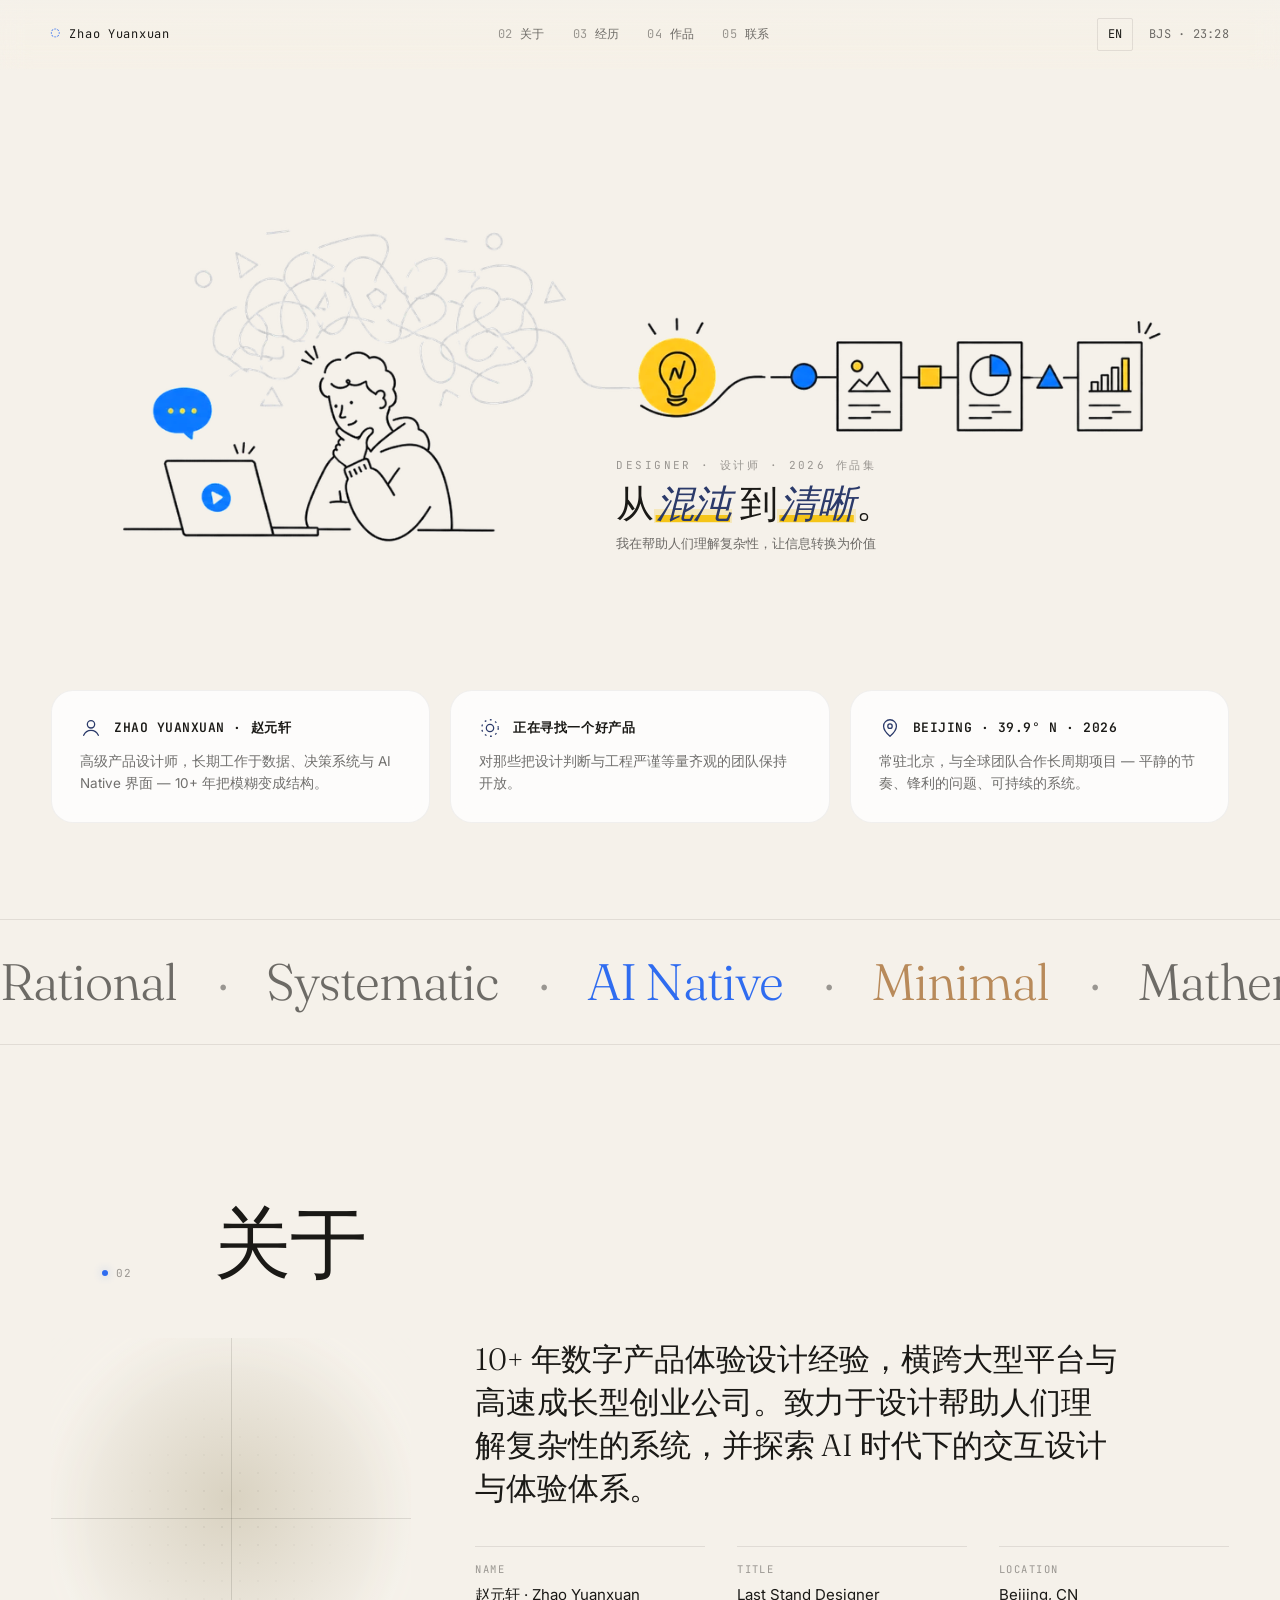
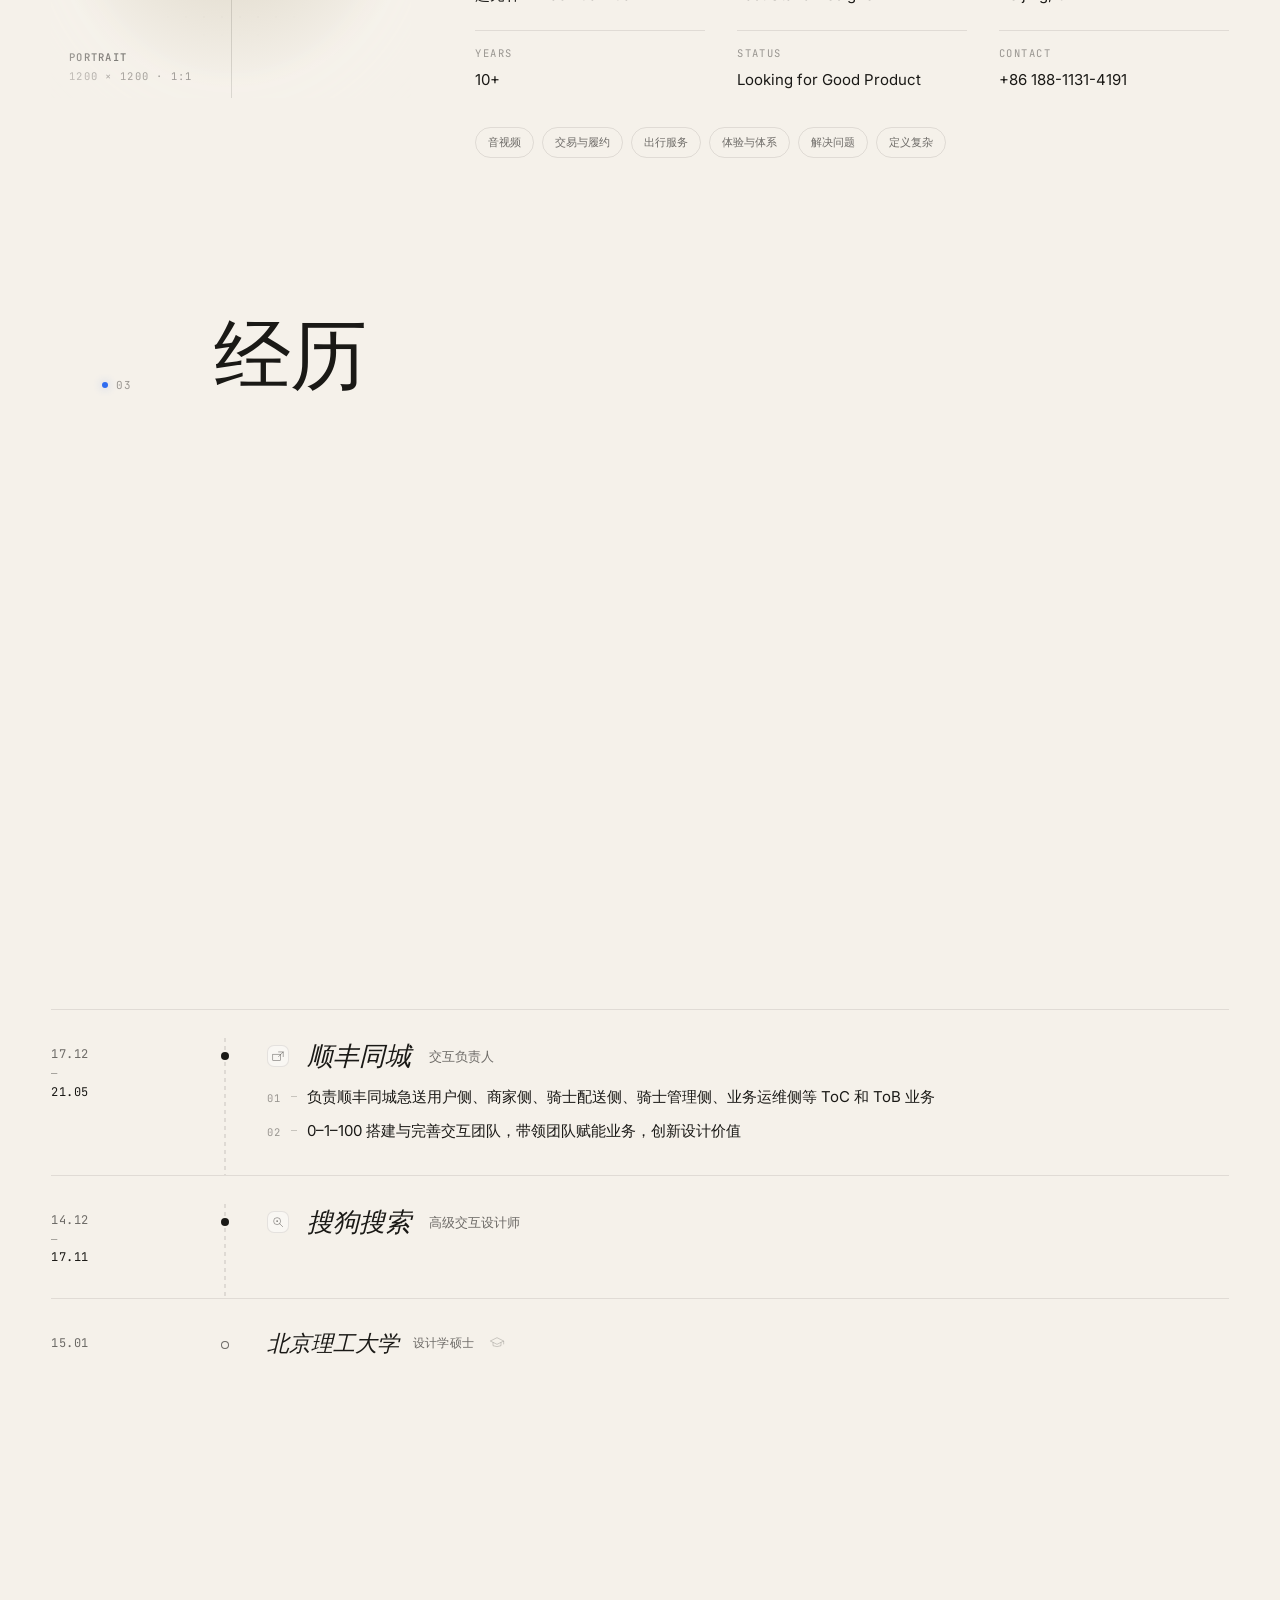
==== index.html @ a92122a8 "fix: hero 三张卡片中文版本正文未翻译（data-i18n key 路径错位）" ====
<!doctype html>
<html lang="zh-CN" data-lang="zh">
  <head>
    <meta charset="utf-8" />
    <meta name="viewport" content="width=device-width,initial-scale=1,viewport-fit=cover" />
    <meta name="color-scheme" content="light" />
    <meta name="theme-color" content="#f5f1ea" />
    <meta name="format-detection" content="telephone=no" />
    <title>Zhao Yuanxuan — Designer · 赵元轩 作品集</title>
    <meta
      name="description"
      content="Senior product designer · 10+ years across AI, data, mobility and platform systems. Selected work and case studies."
    />
    <meta name="author" content="Zhao Yuanxuan · 赵元轩" />

    <!-- Open Graph -->
    <meta property="og:type" content="website" />
    <meta property="og:title" content="Zhao Yuanxuan — Designer Portfolio 2026" />
    <meta property="og:description" content="From clutter to clarity. Selected work across AI, data, mobility and platform systems." />
    <meta property="og:image" content="assets/hero/hero-clarity.png" />
    <meta property="og:locale" content="zh_CN" />
    <meta property="og:locale:alternate" content="en_US" />
    <meta name="twitter:card" content="summary_large_image" />

    <link
      rel="icon"
      href="data:image/svg+xml,%3Csvg xmlns='http://www.w3.org/2000/svg' viewBox='0 0 24 24'%3E%3Crect width='24' height='24' fill='%23f5f1ea'/%3E%3Ccircle cx='12' cy='12' r='6' fill='none' stroke='%234a5a8a' stroke-width='1.2'/%3E%3C/svg%3E"
    />

    <!-- Critical resource priority hints -->
    <link rel="preconnect" href="https://fonts.googleapis.com" />
    <link rel="preconnect" href="https://fonts.gstatic.com" crossorigin />
    <link
      rel="preload"
      as="image"
      href="assets/hero/hero-clarity.webp"
      type="image/webp"
      fetchpriority="high"
    />
    <link
      href="https://fonts.googleapis.com/css2?family=Inter:wght@300;400;500;600&family=JetBrains+Mono:wght@400;500;600&family=Fraunces:ital,opsz,wght@0,9..144,300;1,9..144,300&display=swap"
      rel="stylesheet"
    />
    <link rel="stylesheet" href="./styles.css" />
  </head>
  <body>
    <!-- Ambient light layer -->
    <div class="ambient" aria-hidden="true">
      <div class="ambient__grid"></div>
      <div class="ambient__halo ambient__halo--a"></div>
      <div class="ambient__halo ambient__halo--b"></div>
      <div class="ambient__grain"></div>
    </div>

    <!-- Top navigation -->
    <header class="nav" id="nav">
      <a href="#top" class="nav__brand" aria-label="Home">
        <span class="nav__brand-mark">◌</span>
        <span class="nav__brand-name">Zhao Yuanxuan</span>
      </a>

      <nav class="nav__links" aria-label="Primary">
        <a href="#about" data-num="02" data-i18n="nav.about">About</a>
        <a href="#career" data-num="03" data-i18n="nav.career">Career</a>
        <a href="#work" data-num="04" data-i18n="nav.work">Work</a>
        <a href="#contact" data-num="05" data-i18n="nav.contact">Contact</a>
      </nav>

      <div class="nav__meta">
        <button class="nav__lang" id="lang-toggle" aria-label="Toggle language" type="button">
          <span data-lang-active="zh">EN</span>
          <span data-lang-active="en" hidden>中</span>
        </button>
        <span class="nav__time" id="nav-time" aria-hidden="true">— : —</span>
      </div>
    </header>

    <main id="top">
      <!-- ============================================================
       01 · HERO  — visual fused INTO the background
            Replace the .hero__media element with <img> or <video>.
       ============================================================ -->
      <section class="hero" id="hero">
        <div class="hero__stage">
          <!-- hero__frame: 2:1 aspect-ratio wrapper so absolute % positions
               map 1-to-1 onto the illustration's coordinate space. -->
          <div class="hero__frame">
            <!-- Hero illustration -->
            <picture>
              <source srcset="assets/hero/hero-clarity.webp" type="image/webp" />
              <img
                class="hero__illus"
                src="assets/hero/hero-clarity.png"
                alt="From clutter to clarity — a designer turning a tangle of input into structured output"
                decoding="async"
                fetchpriority="high"
                width="1280"
                height="640"
              />
            </picture>

            <!-- Caption anchored inside the empty rectangle:
                 right ~48%–100%, vertical ~56%–83% of image height -->
            <div class="hero__caption">
              <p class="hero__kicker" data-i18n="hero.kicker">Designer · 设计师 · Portfolio 2026</p>
              <h1 class="hero__title" data-i18n="hero.title">
                From <em>clutter</em> to <em>clarity</em>.
              </h1>
              <p class="hero__sub" data-i18n="hero.sub">
                I help people make sense of complexity — through structure, rhythm and quiet decisions.
              </p>
            </div>
          </div>
        </div>

        <!-- Personal info cards — three-up row, inspired by the reference design -->
        <ul class="hero__cards" aria-label="About the designer">
          <li class="hero__card">
            <div class="hero__card-head">
              <svg class="hero__card-ico" viewBox="0 0 24 24" aria-hidden="true">
                <circle cx="12" cy="8" r="4" fill="none" stroke="currentColor" stroke-width="1.4"/>
                <path d="M4 20c1.6-3.6 4.5-5.4 8-5.4s6.4 1.8 8 5.4" fill="none" stroke="currentColor" stroke-width="1.4" stroke-linecap="round"/>
              </svg>
              <h3 class="hero__card-title" data-i18n="hero.card.name">Zhao Yuanxuan · 赵元轩</h3>
            </div>
            <p class="hero__card-body" data-i18n="hero.card.name_body">
              Senior product designer working across data, decision systems and AI-native interfaces — 10+ years turning ambiguity into structure.
            </p>
          </li>
          <li class="hero__card">
            <div class="hero__card-head">
              <svg class="hero__card-ico" viewBox="0 0 24 24" aria-hidden="true">
                <circle cx="12" cy="12" r="4" fill="none" stroke="currentColor" stroke-width="1.4"/>
                <circle cx="12" cy="12" r="9" fill="none" stroke="currentColor" stroke-width="1.4" stroke-dasharray="2 4"/>
              </svg>
              <h3 class="hero__card-title" data-i18n="hero.card.status">Looking for a Good Product</h3>
            </div>
            <p class="hero__card-body" data-i18n="hero.card.status_body">
              Open to teams building meaningful tools where design judgement and engineering rigor meet on equal terms.
            </p>
          </li>
          <li class="hero__card">
            <div class="hero__card-head">
              <svg class="hero__card-ico" viewBox="0 0 24 24" aria-hidden="true">
                <path d="M12 21s-7-6.2-7-11a7 7 0 1 1 14 0c0 4.8-7 11-7 11z" fill="none" stroke="currentColor" stroke-width="1.4" stroke-linejoin="round"/>
                <circle cx="12" cy="10" r="2.4" fill="none" stroke="currentColor" stroke-width="1.4"/>
              </svg>
              <h3 class="hero__card-title">
                <span data-i18n="hero.card.based">Beijing · 39.9° N</span> · <span id="hero-year">2026</span>
              </h3>
            </div>
            <p class="hero__card-body" data-i18n="hero.card.based_body">
              Based in Beijing, working with global teams on long-horizon design — calm pace, sharp questions, lasting systems.
            </p>
          </li>
        </ul>
      </section>

      <!-- Quiet keyword strip -->
      <section class="strip" aria-hidden="true">
        <div class="strip__track">
          <span>Rational</span><span>·</span>
          <span>Systematic</span><span>·</span>
          <span>AI Native</span><span>·</span>
          <span>Minimal</span><span>·</span>
          <span>Mathematical</span><span>·</span>
          <span>Quiet Luxury</span><span>·</span>
          <span>Structured</span><span>·</span>
          <span>Futuristic</span><span>·</span>
          <span>Rational</span><span>·</span>
          <span>Systematic</span><span>·</span>
          <span>AI Native</span><span>·</span>
          <span>Minimal</span><span>·</span>
          <span>Mathematical</span><span>·</span>
          <span>Quiet Luxury</span><span>·</span>
          <span>Structured</span><span>·</span>
          <span>Futuristic</span><span>·</span>
        </div>
      </section>

      <!-- ============================================================
       02 · ABOUT  (single bio kept; portrait fused with background)
       ============================================================ -->
      <section class="about" id="about">
        <header class="section__head">
          <span class="num">02</span>
          <h2 data-i18n="about.heading">About</h2>
        </header>

        <div class="about__grid">
          <!-- Portrait — feathered into background via radial mask -->
          <figure class="about__portrait placeholder placeholder--feather"
                  data-ph="portrait"
                  data-size="1200×1200 · 1:1">
            <div class="placeholder__crosshair"></div>
            <figcaption>
              <span>PORTRAIT</span>
              <span>1200 × 1200 · 1:1</span>
            </figcaption>
          </figure>

          <div class="about__info">
            <p class="about__bio" data-i18n="about.bio">
              10+ 年数字产品体验设计经验，横跨大型平台与高速成长型创业公司。
              致力于设计帮助人们理解复杂性的系统，并探索 AI 时代下的交互设计与体验体系。
            </p>

            <dl class="about__facts">
              <div>
                <dt data-i18n="about.name">Name</dt>
                <dd data-i18n="about.fact_value.name">赵元轩 · Zhao Yuanxuan</dd>
              </div>
              <div>
                <dt data-i18n="about.title">Title</dt>
                <dd>Last Stand Designer</dd>
              </div>
              <div>
                <dt data-i18n="about.location">Location</dt>
                <dd>Beijing, CN</dd>
              </div>
              <div>
                <dt data-i18n="about.years">Years</dt>
                <dd>10+</dd>
              </div>
              <div>
                <dt data-i18n="about.status2">Status</dt>
                <dd>Looking for Good Product</dd>
              </div>
              <div>
                <dt data-i18n="about.contact">Contact</dt>
                <dd>+86 188-1131-4191</dd>
              </div>
            </dl>

            <ul class="tags">
              <li data-i18n="about.tags[0]">音视频</li>
              <li data-i18n="about.tags[1]">交易与履约</li>
              <li data-i18n="about.tags[2]">出行服务</li>
              <li data-i18n="about.tags[3]">体验与体系</li>
              <li data-i18n="about.tags[4]">解决问题</li>
              <li data-i18n="about.tags[5]">定义复杂</li>
            </ul>
          </div>
        </div>
      </section>

      <!-- ============================================================
       03 · CAREER  (real content · refined timeline)
       ============================================================ -->
      <section class="career" id="career">
        <header class="section__head">
          <span class="num">03</span>
          <h2 data-i18n="career.heading">Career</h2>
        </header>

        <ol class="career__list">
          <!-- Kuaishou — current -->
          <li class="career__row career__row--current" data-reveal>
            <div class="career__years">
              <span class="career__y-start">24.04</span>
              <span class="career__y-sep">—</span>
              <span class="career__y-end" data-i18n="career.present">至今</span>
            </div>
            <div class="career__node" aria-hidden="true">
              <span class="career__dot"></span>
              <span class="career__dot-ring"></span>
            </div>
            <div class="career__head">
              <svg class="career__co-ico" viewBox="0 0 24 24" aria-hidden="true">
                <rect x="3" y="3" width="18" height="18" rx="5" fill="none" stroke="currentColor" stroke-width="1"/>
                <path d="M10 8.5 L15.5 12 L10 15.5 Z" fill="currentColor"/>
              </svg>
              <span class="career__co" data-i18n="career.rows.kuaishou.co">快手</span>
              <span class="career__role" data-i18n="career.rows.kuaishou.role">交互设计专家</span>
              <span class="career__chip">E10</span>
            </div>
            <ol class="career__bullets">
              <li>
                <span class="career__bnum">01</span>
                <p data-i18n="career.rows.kuaishou.b1">负责人力资源线 — 组织发展 ToB、ToC 相关体验设计，并制定与指导设计规范</p>
              </li>
              <li>
                <span class="career__bnum">02</span>
                <p data-i18n="career.rows.kuaishou.b2">负责 HR 业务部门的 AI、低代码平台等创新项目的交互体验设计</p>
              </li>
            </ol>
          </li>

          <!-- LingDong -->
          <li class="career__row" data-reveal>
            <div class="career__years">
              <span class="career__y-start">23.02</span>
              <span class="career__y-sep">—</span>
              <span class="career__y-end">24.04</span>
            </div>
            <div class="career__node" aria-hidden="true">
              <span class="career__dot"></span>
            </div>
            <div class="career__head">
              <svg class="career__co-ico" viewBox="0 0 24 24" aria-hidden="true">
                <circle cx="12" cy="12" r="9" fill="none" stroke="currentColor" stroke-width="1"/>
                <circle cx="12" cy="12" r="3.2" fill="none" stroke="currentColor" stroke-width="1"/>
                <line x1="12" y1="3" x2="12" y2="8.6" stroke="currentColor" stroke-width="1"/>
              </svg>
              <span class="career__co" data-i18n="career.rows.lingdong.co">零洞科技</span>
            </div>
            <ol class="career__bullets">
              <li>
                <span class="career__bnum">01</span>
                <p data-i18n="career.rows.lingdong.b1">负责零洞智慧家（智能家居）相关体验设计</p>
              </li>
            </ol>
          </li>

          <!-- Tencent -->
          <li class="career__row" data-reveal>
            <div class="career__years">
              <span class="career__y-start">22.01</span>
              <span class="career__y-sep">—</span>
              <span class="career__y-end">23.01</span>
            </div>
            <div class="career__node" aria-hidden="true">
              <span class="career__dot"></span>
            </div>
            <div class="career__head">
              <svg class="career__co-ico" viewBox="0 0 24 24" aria-hidden="true">
                <path d="M12 4 C 7.5 4 4.5 7 4.5 12 C 4.5 15.5 6.4 18.4 9.2 19.4 L14.8 19.4 C 17.6 18.4 19.5 15.5 19.5 12 C 19.5 7 16.5 4 12 4 Z" fill="none" stroke="currentColor" stroke-width="1"/>
                <line x1="14.8" y1="19.4" x2="17" y2="21.4" stroke="currentColor" stroke-width="1" stroke-linecap="round"/>
                <circle cx="10" cy="10.5" r="0.8" fill="currentColor"/>
                <circle cx="14" cy="10.5" r="0.8" fill="currentColor"/>
              </svg>
              <span class="career__co" data-i18n="career.rows.tencent.co">腾讯</span>
              <span class="career__role" data-i18n="career.rows.tencent.role">交互设计专家</span>
              <span class="career__chip">D10</span>
            </div>
            <ol class="career__bullets">
              <li>
                <span class="career__bnum">01</span>
                <p data-i18n="career.rows.tencent.b1">负责腾讯地图基线与导航模块交互设计；0–1 搭建并完善组件库相关设计原则并推动落地</p>
              </li>
            </ol>
          </li>

          <!-- iQIYI -->
          <li class="career__row" data-reveal>
            <div class="career__years">
              <span class="career__y-start">21.08</span>
              <span class="career__y-sep">—</span>
              <span class="career__y-end">21.12</span>
            </div>
            <div class="career__node" aria-hidden="true">
              <span class="career__dot"></span>
            </div>
            <div class="career__head">
              <svg class="career__co-ico" viewBox="0 0 24 24" aria-hidden="true">
                <rect x="3" y="7" width="18" height="13" rx="3" fill="none" stroke="currentColor" stroke-width="1"/>
                <path d="M10.5 11 L15 13.5 L10.5 16 Z" fill="currentColor"/>
                <circle cx="6" cy="4.2" r="1" fill="currentColor"/>
              </svg>
              <span class="career__co" data-i18n="career.rows.iqiyi.co">爱奇艺</span>
              <span class="career__role" data-i18n="career.rows.iqiyi.role">设计经理</span>
              <span class="career__chip" data-i18n="career.rows.iqiyi.chip">8级</span>
            </div>
            <ol class="career__bullets">
              <li>
                <span class="career__bnum">01</span>
                <p data-i18n="career.rows.iqiyi.b1">负责海外事业部全端产品（移动端、PC 端、TV 端）与垂直模块的设计优化与设计策略</p>
              </li>
            </ol>
          </li>

          <!-- SF City -->
          <li class="career__row" data-reveal>
            <div class="career__years">
              <span class="career__y-start">17.12</span>
              <span class="career__y-sep">—</span>
              <span class="career__y-end">21.05</span>
            </div>
            <div class="career__node" aria-hidden="true">
              <span class="career__dot"></span>
            </div>
            <div class="career__head">
              <svg class="career__co-ico" viewBox="0 0 24 24" aria-hidden="true">
                <rect x="3" y="9" width="13" height="11" fill="none" stroke="currentColor" stroke-width="1"/>
                <path d="M13 5 L21 5 L21 13" fill="none" stroke="currentColor" stroke-width="1" stroke-linecap="round" stroke-linejoin="round"/>
                <line x1="13" y1="13" x2="21" y2="5" stroke="currentColor" stroke-width="1" stroke-linecap="round"/>
              </svg>
              <span class="career__co" data-i18n="career.rows.sf.co">顺丰同城</span>
              <span class="career__role" data-i18n="career.rows.sf.role">交互负责人</span>
            </div>
            <ol class="career__bullets">
              <li>
                <span class="career__bnum">01</span>
                <p data-i18n-html="career.rows.sf.b1">负责顺丰同城急送用户侧、商家侧、骑士配送侧、骑士管理侧、业务运维侧等 ToC 和 ToB 业务<span class="career__period">2017 – 2021</span></p>
              </li>
              <li>
                <span class="career__bnum">02</span>
                <p data-i18n-html="career.rows.sf.b2">0–1–100 搭建与完善交互团队，带领团队赋能业务，创新设计价值<span class="career__period">2017 – 2021</span></p>
              </li>
            </ol>
          </li>

          <!-- Sogou -->
          <li class="career__row" data-reveal>
            <div class="career__years">
              <span class="career__y-start">14.12</span>
              <span class="career__y-sep">—</span>
              <span class="career__y-end">17.11</span>
            </div>
            <div class="career__node" aria-hidden="true">
              <span class="career__dot"></span>
            </div>
            <div class="career__head">
              <svg class="career__co-ico" viewBox="0 0 24 24" aria-hidden="true">
                <circle cx="10.5" cy="10.5" r="6" fill="none" stroke="currentColor" stroke-width="1"/>
                <line x1="15" y1="15" x2="20" y2="20" stroke="currentColor" stroke-width="1" stroke-linecap="round"/>
                <circle cx="10.5" cy="10.5" r="1.4" fill="currentColor"/>
              </svg>
              <span class="career__co" data-i18n="career.rows.sogou.co">搜狗搜索</span>
              <span class="career__role" data-i18n="career.rows.sogou.role">高级交互设计师</span>
            </div>
          </li>

          <!-- Education — distinct visual treatment -->
          <li class="career__row career__row--edu" data-reveal>
            <div class="career__years">
              <span class="career__y-start">15.01</span>
            </div>
            <div class="career__node" aria-hidden="true">
              <span class="career__dot career__dot--hollow"></span>
            </div>
            <div class="career__head">
              <span class="career__co" data-i18n="career.rows.edu.co">北京理工大学</span>
              <span class="career__role career__role--edu" data-i18n="career.rows.edu.role">设计学硕士</span>
              <svg class="career__edu-ico" viewBox="0 0 24 24" aria-hidden="true">
                <path d="M2 9 L12 4 L22 9 L12 14 L2 9 Z" fill="none" stroke="currentColor" stroke-width="1"/>
                <path d="M6 11 L6 16 Q 12 19 18 16 L18 11" fill="none" stroke="currentColor" stroke-width="1"/>
                <line x1="22" y1="9" x2="22" y2="14" stroke="currentColor" stroke-width="1"/>
              </svg>
            </div>
          </li>
        </ol>
      </section>

      <!-- ============================================================
       BELIEFS  (quieter · refined · single-line typographic style)
       ============================================================ -->
      <section class="beliefs" id="beliefs">
        <header class="section__head section__head--inline">
          <span class="num">·</span>
          <h2 class="section__h2-sm" data-i18n="beliefs.heading">Design Beliefs</h2>
          <span class="beliefs__count" aria-hidden="true">04 / 04</span>
        </header>
        <ol class="beliefs__list">
          <li>
            <span class="b__ico" aria-hidden="true"><img src="assets/design-belief-icons/01-structured-expression.svg" alt=""></span>
            <span class="b__num">01</span>
            <p data-i18n="beliefs.items[0]">复杂系统需要结构化表达</p>
          </li>
          <li>
            <span class="b__ico" aria-hidden="true"><img src="assets/design-belief-icons/02-judgment-taste.svg" alt=""></span>
            <span class="b__num">02</span>
            <p data-i18n="beliefs.items[1]">AI 时代，设计的核心是判断力与品味</p>
          </li>
          <li>
            <span class="b__ico" aria-hidden="true"><img src="assets/design-belief-icons/03-cognitive-friction.svg" alt=""></span>
            <span class="b__num">03</span>
            <p data-i18n="beliefs.items[2]">好的体验设计，本质是降低认知摩擦</p>
          </li>
          <li>
            <span class="b__ico" aria-hidden="true"><img src="assets/design-belief-icons/04-surface-deep.svg" alt=""></span>
            <span class="b__num">04</span>
            <p><em>Design surface, understand the deep.</em></p>
          </li>
        </ol>
      </section>

      <!-- ============================================================
       04 · SELECTED WORK  (refined hover details)
       ============================================================ -->
      <section class="work" id="work">
        <header class="section__head">
          <span class="num">04</span>
          <h2 data-i18n="work.heading">Selected Work</h2>
          <p class="section__sub" data-i18n="work.sub">
            A short list of projects that defined how I think — across AI,
            data, mobility, and platform systems.
          </p>
        </header>

        <ol class="work__list">
          <!-- ============ P.01 · 快手 · 人才全景评价（原 P.04）============ -->
          <li class="work__item" data-reveal>
            <a href="case.html?p=1" class="work__link">
              <figure class="work__cover placeholder cover-art cover-art--illus" aria-label="P.01 cover · thinker with lightbulb">
                <svg class="cover-art__svg" viewBox="0 0 480 270" preserveAspectRatio="xMidYMid meet" aria-hidden="true">
                  <text class="lbl-num--left" x="36" y="178">01</text>
                  <image class="illus-img" href="assets/covers/p1-thinker.webp" x="180" y="20" width="280" height="230" preserveAspectRatio="xMidYMid meet"/>
                </svg>
                <span class="work__badge" aria-hidden="true">CASE</span>
                <div class="work__overlay" aria-hidden="true">
                  <span class="work__overlay-cta">Open · interactive case</span>
                  <span class="work__overlay-arrow">
                    <svg viewBox="0 0 24 24" width="16" height="16"><path d="M5 12h13M13 6l6 6-6 6" fill="none" stroke="currentColor" stroke-width="1.4" stroke-linecap="round" stroke-linejoin="round"/></svg>
                  </span>
                </div>
              </figure>
              <div class="work__bottom">
                <div class="work__meta">
                  <span class="num">P.01</span>
                  <span class="src">Kuaishou</span>
                  <span class="tag">OD · Talent System</span>
                  <span class="year">2026</span>
                </div>
                <h3 data-i18n-html="work.p1.title_html">组织决策系统提效 <span class="work__rule"></span></h3>
                <p class="work__line" data-i18n="work.p1.line">如何让管理者更高效地判断团队成绩分布、做出公正公平的裁决。</p>
              </div>
            </a>
          </li>

          <!-- ============ P.02 · 快手 · 数据图表选型决策引擎（原 P.03）============ -->
          <li class="work__item" data-reveal>
            <a href="case.html?p=2" class="work__link">
              <figure class="work__cover placeholder cover-art cover-art--illus" aria-label="P.02 cover · presenter with flip-chart">
                <svg class="cover-art__svg" viewBox="0 0 480 270" preserveAspectRatio="xMidYMid meet" aria-hidden="true">
                  <text class="lbl-num--left" x="36" y="178">02</text>
                  <image class="illus-img" href="assets/covers/p2-presenter.webp" x="180" y="20" width="280" height="230" preserveAspectRatio="xMidYMid meet"/>
                </svg>
                <span class="work__badge" aria-hidden="true">CASE</span>
                <div class="work__overlay" aria-hidden="true">
                  <span class="work__overlay-cta">Open case · interactive</span>
                  <span class="work__overlay-arrow">
                    <svg viewBox="0 0 24 24" width="20" height="20"><path d="M5 12h13M13 6l6 6-6 6" fill="none" stroke="currentColor" stroke-width="1.4" stroke-linecap="round" stroke-linejoin="round"/></svg>
                  </span>
                </div>
              </figure>
              <div class="work__bottom">
                <div class="work__meta">
                  <span class="num">P.02</span>
                  <span class="src">Kuaishou</span>
                  <span class="tag">Decision Engine</span>
                  <span class="year">2025</span>
                </div>
                <h3 data-i18n-html="work.p2.title_html">图表选型引擎 <span class="work__rule"></span></h3>
                <p class="work__line" data-i18n="work.p2.line">把"凭感觉选图"抽象为 47 条规则、Top-1 准确率 89%。</p>
              </div>
            </a>
          </li>

          <!-- ============ P.03 · 顺丰同城 · 履约系统体验治理（原 P.01）============ -->
          <li class="work__item" data-reveal>
            <a href="case.html?p=3" class="work__link" data-pdf="assets/pdf/P3.pdf">
              <figure class="work__cover placeholder cover-art cover-art--illus" aria-label="P.03 cover · package and coin handoff">
                <svg class="cover-art__svg" viewBox="0 0 480 270" preserveAspectRatio="xMidYMid meet" aria-hidden="true">
                  <text class="lbl-num--left" x="36" y="178">03</text>
                  <image class="illus-img" href="assets/covers/p3-handoff.webp" x="180" y="20" width="280" height="230" preserveAspectRatio="xMidYMid meet"/>
                </svg>
                <span class="work__badge" aria-hidden="true">PDF</span>
                <div class="work__overlay" aria-hidden="true">
                  <span class="work__overlay-cta">Open case · PDF</span>
                  <span class="work__overlay-arrow">
                    <svg viewBox="0 0 24 24" width="20" height="20"><path d="M5 12h13M13 6l6 6-6 6" fill="none" stroke="currentColor" stroke-width="1.4" stroke-linecap="round" stroke-linejoin="round"/></svg>
                  </span>
                </div>
              </figure>
              <div class="work__bottom">
                <div class="work__meta">
                  <span class="num">P.03</span>
                  <span class="src">SF · 顺丰同城</span>
                  <span class="tag">Fulfillment UX</span>
                  <span class="year">2021</span>
                </div>
                <h3 data-i18n-html="work.p3.title_html">履约体验治理 <span class="work__rule"></span></h3>
                <p class="work__line" data-i18n="work.p3.line">用户 · 骑士 · 平台三方系统的体验与效率重构。</p>
              </div>
            </a>
          </li>

          <!-- ============ P.04 · 腾讯地图 · 组件库（原 P.02）============ -->
          <li class="work__item" data-reveal>
            <a href="case.html?p=4" class="work__link" data-pdf="assets/pdf/P4.pdf">
              <figure class="work__cover placeholder cover-art cover-art--illus" aria-label="P.04 cover · assembling puzzle pieces">
                <svg class="cover-art__svg" viewBox="0 0 480 270" preserveAspectRatio="xMidYMid meet" aria-hidden="true">
                  <text class="lbl-num--left" x="36" y="178">04</text>
                  <image class="illus-img" href="assets/covers/p4-puzzle.webp" x="180" y="20" width="280" height="230" preserveAspectRatio="xMidYMid meet"/>
                </svg>
                <span class="work__badge" aria-hidden="true">PDF</span>
                <div class="work__overlay" aria-hidden="true">
                  <span class="work__overlay-cta">Open case · PDF</span>
                  <span class="work__overlay-arrow">
                    <svg viewBox="0 0 24 24" width="20" height="20"><path d="M5 12h13M13 6l6 6-6 6" fill="none" stroke="currentColor" stroke-width="1.4" stroke-linecap="round" stroke-linejoin="round"/></svg>
                  </span>
                </div>
              </figure>
              <div class="work__bottom">
                <div class="work__meta">
                  <span class="num">P.04</span>
                  <span class="src">Tencent · 腾讯地图</span>
                  <span class="tag">Design System</span>
                  <span class="year">2022</span>
                </div>
                <h3 data-i18n-html="work.p4.title_html">地图组件体系 <span class="work__rule"></span></h3>
                <p class="work__line" data-i18n="work.p4.line">从分散设计资产到可复用 · 可演进的设计基础设施。</p>
              </div>
            </a>
          </li>

          <!-- ============ P.05 · 爱奇艺国际 · 沉浸式观影 + 付费链路 ============ -->
          <li class="work__item" data-reveal>
            <a href="case.html?p=5" class="work__link" data-pdf="assets/pdf/P5.pdf">
              <figure class="work__cover placeholder cover-art cover-art--illus" aria-label="P.05 cover · viewer with laptop and play">
                <svg class="cover-art__svg" viewBox="0 0 480 270" preserveAspectRatio="xMidYMid meet" aria-hidden="true">
                  <text class="lbl-num--left" x="36" y="178">05</text>
                  <image class="illus-img" href="assets/covers/p5-viewer.webp" x="180" y="20" width="280" height="230" preserveAspectRatio="xMidYMid meet"/>
                </svg>
                <span class="work__badge" aria-hidden="true">PDF</span>
                <div class="work__overlay" aria-hidden="true">
                  <span class="work__overlay-cta">Open case · PDF</span>
                  <span class="work__overlay-arrow">
                    <svg viewBox="0 0 24 24" width="20" height="20"><path d="M5 12h13M13 6l6 6-6 6" fill="none" stroke="currentColor" stroke-width="1.4" stroke-linecap="round" stroke-linejoin="round"/></svg>
                  </span>
                </div>
              </figure>
              <div class="work__bottom">
                <div class="work__meta">
                  <span class="num">P.05</span>
                  <span class="src">iQIYI · 爱奇艺国际</span>
                  <span class="tag">Immersive UX</span>
                  <span class="year">2019</span>
                </div>
                <h3 data-i18n-html="work.p5.title_html">沉浸式观影体验 <span class="work__rule"></span></h3>
                <p class="work__line" data-i18n="work.p5.line">从"易用"到"沉浸"：在内容消费节奏与付费链路之间重建感知秩序。</p>
              </div>
            </a>
          </li>

          <!-- ============ P.06 · 长期复杂业务 · 设计体系与度量 ============ -->
          <li class="work__item" data-reveal>
            <a href="case.html?p=6" class="work__link" data-pdf="assets/pdf/P6.pdf">
              <figure class="work__cover placeholder cover-art cover-art--illus" aria-label="P.06 cover · designer drafting a system flow">
                <svg class="cover-art__svg" viewBox="0 0 480 270" preserveAspectRatio="xMidYMid meet" aria-hidden="true">
                  <text class="lbl-num--left" x="36" y="178">06</text>
                  <image class="illus-img" href="assets/covers/p6-system.webp" x="180" y="20" width="280" height="230" preserveAspectRatio="xMidYMid meet"/>
                </svg>
                <span class="work__badge" aria-hidden="true">PDF</span>
                <div class="work__overlay" aria-hidden="true">
                  <span class="work__overlay-cta">Open case · PDF</span>
                  <span class="work__overlay-arrow">
                    <svg viewBox="0 0 24 24" width="20" height="20"><path d="M5 12h13M13 6l6 6-6 6" fill="none" stroke="currentColor" stroke-width="1.4" stroke-linecap="round" stroke-linejoin="round"/></svg>
                  </span>
                </div>
              </figure>
              <div class="work__bottom">
                <div class="work__meta">
                  <span class="num">P.06</span>
                  <span class="src">Long-term · 复杂业务</span>
                  <span class="tag">Design Operating System</span>
                  <span class="year">2018–</span>
                </div>
                <h3 data-i18n-html="work.p6.title_html">设计工作体系 <span class="work__rule"></span></h3>
                <p class="work__line" data-i18n="work.p6.line">从"做页面"到"做系统"：让设计资源在复杂业务里持续创造价值。</p>
              </div>
            </a>
          </li>
        </ol>

        <p class="work__hint" data-i18n="work.hint">
          More case studies on request.
        </p>
      </section>

      <!-- ============================================================
       05 · CONTACT
       ============================================================ -->
      <section class="contact" id="contact">
        <header class="section__head">
          <span class="num">05</span>
          <h2 data-i18n="contact.heading">Contact</h2>
          <p class="section__sub" data-i18n="contact.sub">
            For collaborations, work inquiries, or quiet conversations.
          </p>
        </header>

        <div class="contact__statement">
          <p data-i18n="contact.statement">
            Currently <em>looking for a good product</em> — open to design
            leadership, founding design, and AI-native product roles.
          </p>
        </div>

        <div class="contact__grid">
          <a href="mailto:hello@yuanxuan.design" class="contact__card">
            <span class="kicker">Email</span>
            <span class="value">hello@yuanxuan.design</span>
            <span class="arrow">↗</span>
          </a>
          <a href="tel:+8618811314191" class="contact__card">
            <span class="kicker">Phone</span>
            <span class="value">+86 188-1131-4191</span>
            <span class="arrow">↗</span>
          </a>
          <a href="#" class="contact__card">
            <span class="kicker">LinkedIn</span>
            <span class="value">in/zhaoyuanxuan</span>
            <span class="arrow">↗</span>
          </a>
          <a href="#" class="contact__card">
            <span class="kicker">Behance</span>
            <span class="value">be.net/zhaoyuanxuan</span>
            <span class="arrow">↗</span>
          </a>
        </div>
      </section>

      <!-- ============================================================
       06 · LONG-TERM FOCUS  (moved to the very end)
       ============================================================ -->
      <section class="focus" id="focus">
        <header class="section__head">
          <span class="num">06</span>
          <h2 data-i18n="focus.heading">Long-term Focus</h2>
        </header>

        <div class="focus__grid">
          <div class="focus__item">
            <span class="num">F.01</span>
            <h4>Cognitive Design</h4>
            <p>Designing for how minds make sense of systems.</p>
          </div>
          <div class="focus__item">
            <span class="num">F.02</span>
            <h4>Human-Centered Design</h4>
            <p>People before pixels, behavior before opinions.</p>
          </div>
          <div class="focus__item">
            <span class="num">F.03</span>
            <h4>Efficiency &amp; Emotion</h4>
            <p>Calm interfaces that respect both intent and feeling.</p>
          </div>
        </div>
      </section>
    </main>

    <footer class="foot">
      <div class="foot__row">
        <span class="foot__co">© 2025 — Zhao Yuanxuan</span>
        <span class="foot__quote" data-i18n="foot.quote">
          I design things that help people understand complexity.
        </span>
        <span class="foot__loc">Beijing · Remote</span>
      </div>
      <div class="foot__row foot__row--small">
        <span>Built quietly · Last update 2025</span>
        <span>v 2.1.0 · perf pass · WebP + slim assets</span>
      </div>
    </footer>

    <script src="./i18n-bundle.js"></script>
    <script src="./i18n.js" defer></script>
    <script src="./script.js" defer></script>
  </body>
</html>
---- styles.css ----
/* =============================================================
   Zhao Yuanxuan — Portfolio  ·  v1.1 (Light · Warm · Minimal)
   ============================================================= */

/* ---------- 0. Tokens (light, warm) ---------- */
:root {
  /* Light, warm palette — quiet luxury */
  --bg: #f5f1ea;             /* warm bone */
  --bg-soft: #efeae0;        /* slightly darker warm */
  --surface: #ece6da;        /* card surface */
  --line: rgba(40, 36, 32, 0.10);
  --line-strong: rgba(40, 36, 32, 0.22);
  --text: #1a1916;           /* dark ink */
  --text-dim: rgba(26, 25, 22, 0.62);
  --text-mute: rgba(26, 25, 22, 0.42);
  --accent: #2b3a6a;         /* deep blue (primary) */
  --accent-soft: #6c84c7;
  --accent-warm: #b88a5a;    /* warm bronze accent (secondary) */
  /* New: bright cover-art palette, used sparingly as punctuation */
  --blue: #2f6cf0;           /* cobalt accent, matches cover figures */
  --blue-soft: rgba(47,108,240,0.10);
  --blue-glow: rgba(47,108,240,0.32);
  --yellow: #f5c518;         /* highlighter yellow, used very sparingly */
  --yellow-soft: rgba(245,197,24,0.22);

  /* Type */
  --font-sans: "Inter", system-ui, -apple-system, "Helvetica Neue", "PingFang SC",
    "Hiragino Sans GB", "Microsoft YaHei", sans-serif;
  --font-serif: "Fraunces", "Times New Roman", serif;
  --font-mono: "JetBrains Mono", ui-monospace, "SF Mono", Menlo, Consolas, monospace;

  /* Layout */
  --gutter: clamp(20px, 4vw, 56px);
  --maxw: 1480px;
  --radius: 2px;

  /* Motion */
  --ease: cubic-bezier(0.2, 0.7, 0.2, 1);
  --ease-out: cubic-bezier(0.16, 1, 0.3, 1);
}

/* ---------- 1. Reset ---------- */
*, *::before, *::after { box-sizing: border-box; }
html { scroll-behavior: smooth; -webkit-text-size-adjust: 100%; }
body {
  margin: 0;
  background: var(--bg);
  color: var(--text);
  font-family: var(--font-sans);
  font-size: 15px;
  line-height: 1.55;
  font-weight: 400;
  -webkit-font-smoothing: antialiased;
  text-rendering: optimizeLegibility;
  overflow-x: hidden;
}
h1, h2, h3, h4, p, dl, dd, dt, ol, ul, figure { margin: 0; padding: 0; }
ul, ol { list-style: none; }
a { color: inherit; text-decoration: none; }
img, svg { display: block; max-width: 100%; }
button { font: inherit; color: inherit; background: none; border: 0; cursor: pointer; }
em {
  font-style: italic;
  font-family: var(--font-serif);
  font-weight: 300;
  color: var(--accent);
  background: linear-gradient(180deg, transparent 62%, var(--yellow-soft) 62%, var(--yellow-soft) 92%, transparent 92%);
  padding: 0 0.05em;
}
::selection { background: var(--blue); color: #fff; }

/* ---------- 1.b Perf hints — keep off-screen sections cheap ----------
   `content-visibility: auto` lets the browser skip layout/paint work on
   sections that aren't in the viewport. `contain-intrinsic-size` reserves
   a sensible placeholder so the scrollbar / page height stays stable. */
.about,
.career,
.beliefs,
.work,
.contact,
.focus,
.foot {
  content-visibility: auto;
  contain-intrinsic-size: 1px 800px;
}
.work__cover {
  contain: layout paint style;
}

/* ---------- 2. Ambient background ---------- */
.ambient {
  position: fixed;
  inset: 0;
  z-index: 0;
  pointer-events: none;
  overflow: hidden;
}
.ambient__grid {
  position: absolute;
  inset: -1px;
  background-image:
    linear-gradient(to right, rgba(40,36,32,0.05) 1px, transparent 1px),
    linear-gradient(to bottom, rgba(40,36,32,0.05) 1px, transparent 1px);
  background-size: 96px 96px;
  mask-image: radial-gradient(ellipse at 50% 30%, #000 30%, transparent 80%);
  -webkit-mask-image: radial-gradient(ellipse at 50% 30%, #000 30%, transparent 80%);
}
.ambient__halo {
  position: absolute;
  width: 60vmax;
  height: 60vmax;
  border-radius: 50%;
  /* 140px blur was a perf hot-spot — 90px is visually identical here */
  filter: blur(90px);
  mix-blend-mode: multiply;
  opacity: 0.18;
  transition: transform 1.2s var(--ease-out);
  will-change: transform;
  /* Hint compositor that this layer is independent → no full repaint when only it moves */
  transform: translateZ(0);
  contain: layout paint style;
}
.ambient__halo--a {
  background: radial-gradient(circle at 30% 30%, #c7c0a7 0%, transparent 65%);
  top: -25vmax; left: -20vmax;
}
.ambient__halo--b {
  background: radial-gradient(circle at 70% 70%, #b9c1d8 0%, transparent 65%);
  bottom: -25vmax; right: -20vmax;
  opacity: 0.22;
}
.ambient__grain {
  position: absolute; inset: 0;
  background-image: url("data:image/svg+xml;utf8,<svg xmlns='http://www.w3.org/2000/svg' width='160' height='160'><filter id='n'><feTurbulence type='fractalNoise' baseFrequency='0.85' numOctaves='2' seed='4'/><feColorMatrix values='0 0 0 0 0  0 0 0 0 0  0 0 0 0 0  0 0 0 0.05 0'/></filter><rect width='100%' height='100%' filter='url(%23n)'/></svg>");
  opacity: 0.35;
  mix-blend-mode: multiply;
}

main, .nav, .foot { position: relative; z-index: 1; }

/* ---------- 3. Navigation ---------- */
.nav {
  position: fixed;
  top: 0; left: 0; right: 0;
  z-index: 50;
  display: flex;
  align-items: center;
  justify-content: space-between;
  padding: 18px var(--gutter);
  font-family: var(--font-mono);
  font-size: 12px;
  letter-spacing: 0.02em;
  background: linear-gradient(to bottom, rgba(245,241,234,0.7), rgba(245,241,234,0));
  backdrop-filter: blur(14px) saturate(140%);
  -webkit-backdrop-filter: blur(14px) saturate(140%);
  transition: background 0.4s var(--ease), border-color 0.4s var(--ease);
  border-bottom: 1px solid transparent;
}
.nav.is-scrolled {
  background: rgba(245, 241, 234, 0.82);
  border-bottom-color: var(--line);
}
.nav__brand { display: inline-flex; align-items: baseline; gap: 10px; }
.nav__brand-mark {
  color: var(--blue);
  font-size: 14px;
  animation: spin 14s linear infinite;
  display: inline-block;
}
@keyframes spin { to { transform: rotate(360deg); } }
.nav__brand-name { letter-spacing: 0.06em; color: var(--text); }

.nav__links { display: flex; gap: 28px; }
.nav__links a {
  position: relative;
  color: var(--text-dim);
  transition: color 0.3s var(--ease);
}
.nav__links a::before {
  content: attr(data-num);
  color: var(--text-mute);
  margin-right: 8px;
  transition: color 0.3s var(--ease);
}
.nav__links a:hover,
.nav__links a:hover::before { color: var(--text); }

.nav__meta { display: flex; align-items: center; gap: 16px; color: var(--text-dim); }
.nav__lang {
  font-family: var(--font-mono);
  font-size: 12px;
  padding: 6px 10px;
  border: 1px solid var(--line);
  border-radius: var(--radius);
  color: var(--text);
  transition: border-color 0.3s var(--ease), background 0.3s var(--ease);
}
.nav__lang:hover { border-color: var(--line-strong); background: rgba(40,36,32,0.04); }
.nav__time { font-variant-numeric: tabular-nums; }

@media (max-width: 720px) {
  .nav__links { display: none; }
  .nav__time { display: none; }
}

/* ---------- 4. Section primitives ---------- */
.num {
  font-family: var(--font-mono);
  font-size: 11px;
  letter-spacing: 0.08em;
  color: var(--text-mute);
  text-transform: uppercase;
}
.kicker {
  font-family: var(--font-mono);
  font-size: 10.5px;
  letter-spacing: 0.14em;
  color: var(--text-mute);
  text-transform: uppercase;
  display: block;
  margin-bottom: 6px;
}
.value {
  font-size: 14px;
  color: var(--text);
  display: inline-flex;
  align-items: center;
  gap: 8px;
}
.dot {
  width: 6px; height: 6px;
  border-radius: 50%;
  background: #1f8a55;
  box-shadow: 0 0 10px rgba(31, 138, 85, 0.5);
  animation: pulse 2.4s var(--ease) infinite;
}
@keyframes pulse {
  0%, 100% { transform: scale(1); opacity: 1; }
  50% { transform: scale(1.4); opacity: 0.6; }
}

.section__head {
  max-width: var(--maxw);
  margin: 0 auto;
  padding: 0 var(--gutter);
  display: grid;
  grid-template-columns: 80px 1fr;
  gap: 8px 32px;
  align-items: end;
  margin-bottom: 56px;
}
.section__head .num { grid-column: 1; position: relative; padding-left: 14px; }
.section__head .num::before {
  content: "";
  position: absolute;
  left: 0;
  top: 50%;
  transform: translateY(-50%);
  width: 6px;
  height: 6px;
  border-radius: 50%;
  background: var(--blue);
  box-shadow: 0 0 10px var(--blue-glow);
}
.section__head h2 {
  grid-column: 2;
  font-family: var(--font-serif);
  font-weight: 300;
  font-size: clamp(36px, 6vw, 80px);
  line-height: 1;
  letter-spacing: -0.02em;
  color: var(--text);
}
.section__sub {
  grid-column: 2;
  max-width: 56ch;
  color: var(--text-dim);
  font-size: 15px;
  margin-top: 16px;
}

.section__head--inline {
  grid-template-columns: auto 1fr;
  gap: 16px;
  align-items: baseline;
  margin-bottom: 32px;
}
.section__h2-sm {
  font-family: var(--font-sans);
  font-weight: 500;
  font-size: 13px;
  letter-spacing: 0.14em;
  text-transform: uppercase;
  color: var(--text-dim);
}

/* ---------- 5. Placeholders ---------- */
.placeholder {
  position: relative;
  overflow: hidden;
  background:
    linear-gradient(135deg, rgba(40,36,32,0.02), rgba(40,36,32,0.06)),
    var(--surface);
  border: 1px solid var(--line);
  border-radius: var(--radius);
  isolation: isolate;
}
.placeholder::before {
  content: "";
  position: absolute;
  inset: 0;
  background-image: radial-gradient(circle, rgba(40,36,32,0.12) 1px, transparent 1px);
  background-size: 18px 18px;
  opacity: 0.5;
  z-index: 0;
}
.placeholder::after {
  content: "";
  position: absolute;
  inset: 12px;
  border: 1px dashed rgba(40,36,32,0.12);
  pointer-events: none;
  z-index: 0;
}
.placeholder__crosshair { position: absolute; inset: 0; z-index: 1; }
.placeholder__crosshair::before,
.placeholder__crosshair::after {
  content: "";
  position: absolute;
  background: rgba(40,36,32,0.14);
}
.placeholder__crosshair::before { top: 50%; left: 0; right: 0; height: 1px; }
.placeholder__crosshair::after  { left: 50%; top: 0; bottom: 0; width: 1px; }
.placeholder figcaption {
  position: absolute;
  z-index: 2;
  left: 18px;
  bottom: 14px;
  font-family: var(--font-mono);
  font-size: 10.5px;
  letter-spacing: 0.12em;
  color: var(--text-mute);
  display: flex;
  flex-direction: column;
  gap: 2px;
  text-transform: uppercase;
}
.placeholder figcaption span:first-child {
  color: var(--text-dim);
  font-weight: 500;
}

/* ---------- 6. HERO  (v2.0 · illustration-first · cards below) ---------- */
.hero {
  position: relative;
  padding: 0;
  background: var(--bg);
  isolation: isolate;
}

/* Stage = the illustration zone with the title sitting in its red-box area */
.hero__stage {
  position: relative;
  max-width: var(--maxw);
  margin: 0 auto;
  padding: 96px var(--gutter) 24px;
}

/* Frame: locks the illustration to its native 2:1 ratio so that any
   absolute % position maps directly onto image coordinates regardless of
   viewport size. Capped width keeps the title legible on huge screens. */
.hero__frame {
  position: relative;
  width: 100%;
  max-width: 1280px;
  margin: 0 auto;
  aspect-ratio: 2 / 1;
  max-height: 62vh;
}

.hero__illus {
  display: block;
  width: 100%;
  height: 100%;
  object-fit: contain;            /* never compress / distort */
  object-position: center center;
  filter: contrast(1.04) saturate(1.05);
}

/* Caption anchored to the illustration's empty rectangle (right band).
   Bottom 18% ≈ man's desk line; left 48% ≈ just past the lightbulb. */
.hero__caption {
  position: absolute;
  left: 48%;
  right: 2%;
  bottom: 18%;
  z-index: 3;
  pointer-events: auto;
}
.hero__kicker {
  font-family: var(--font-mono);
  font-size: 11px;
  letter-spacing: 0.22em;
  color: var(--text-mute);
  text-transform: uppercase;
  margin: 0 0 8px;
}
.hero__title {
  font-family: var(--font-serif);
  font-weight: 300;
  font-size: clamp(26px, 3vw, 46px);
  line-height: 1.1;
  letter-spacing: -0.02em;
  color: var(--text);
  margin: 0 0 10px;
  white-space: nowrap;          /* keep title on a single line */
}
.hero__title em {
  font-style: italic;
  color: var(--accent);
  text-decoration-line: underline;
  text-decoration-color: var(--yellow);
  text-decoration-thickness: 0.18em;
  text-underline-offset: -0.04em;
  text-decoration-skip-ink: none;
}
.hero__sub {
  font-family: var(--font-sans, "Inter", system-ui, sans-serif);
  font-size: clamp(12.5px, 0.95vw, 14px);
  line-height: 1.55;
  color: var(--text-dim);
  margin: 0;
  white-space: nowrap;
}

/* Personal info cards row — three-up, white capsules on cream bg */
.hero__cards {
  list-style: none;
  margin: 0 auto;
  padding: 12px var(--gutter) 96px;
  max-width: var(--maxw);
  display: grid;
  grid-template-columns: repeat(3, 1fr);
  gap: 20px;
}
.hero__card {
  background: rgba(255, 255, 255, 0.78);
  border: 1px solid rgba(40, 36, 32, 0.06);
  border-radius: 22px;
  padding: 26px 28px 28px;
  display: flex;
  flex-direction: column;
  gap: 12px;
  backdrop-filter: blur(8px);
  -webkit-backdrop-filter: blur(8px);
  transition: transform 0.45s var(--ease-out, cubic-bezier(0.2, 0.8, 0.2, 1)),
              border-color 0.45s var(--ease-out, cubic-bezier(0.2, 0.8, 0.2, 1));
}
.hero__card:hover {
  transform: translateY(-3px);
  border-color: rgba(43, 58, 106, 0.18);
}
.hero__card-head {
  display: flex;
  align-items: center;
  gap: 12px;
}
.hero__card-ico {
  width: 22px;
  height: 22px;
  flex: none;
  color: var(--accent);
}
.hero__card-title {
  font-family: var(--font-mono);
  font-size: 13px;
  font-weight: 600;
  letter-spacing: 0.04em;
  text-transform: uppercase;
  color: var(--text);
  margin: 0;
}
.hero__card-body {
  font-family: var(--font-sans, "Inter", system-ui, sans-serif);
  font-size: 13.5px;
  line-height: 1.6;
  color: var(--text-dim);
  margin: 0;
}

/* Tablet */
@media (max-width: 980px) {
  .hero__stage { padding-top: 80px; }
  .hero__frame { aspect-ratio: auto; max-height: 44vh; }
  .hero__illus { height: auto; max-height: 44vh; }
  .hero__caption {
    position: static;
    transform: none;
    width: auto;
    max-width: 600px;
    margin: 16px auto 0;
    text-align: center;
    padding: 0 var(--gutter);
  }
  /* Allow wrapping on small screens — single-line constraint only on desktop */
  .hero__title { white-space: normal; }
  .hero__sub { white-space: normal; margin-left: auto; margin-right: auto; }
  .hero__cards { grid-template-columns: 1fr 1fr; padding-bottom: 64px; }
  .hero__card:last-child { grid-column: 1 / -1; }
}

/* Mobile */
@media (max-width: 640px) {
  .hero__stage { padding: 56px var(--gutter) 12px; }
  .hero__frame { max-height: 32vh; }
  .hero__illus { max-height: 32vh; }
  .hero__title { font-size: 36px; }
  .hero__cards { grid-template-columns: 1fr; gap: 14px; padding-bottom: 56px; }
  .hero__card:last-child { grid-column: auto; }
  .hero__card { padding: 22px 22px 24px; border-radius: 18px; }
}

@media (prefers-reduced-motion: reduce) {
  .hero__card { transition: none; }
}


/* ---------- 7. Marquee strip ---------- */
.strip {
  overflow: hidden;
  border-top: 1px solid var(--line);
  border-bottom: 1px solid var(--line);
  padding: 22px 0;
  margin: 0 0 120px;
  font-family: var(--font-serif);
  font-weight: 300;
  font-size: clamp(28px, 4vw, 56px);
  color: var(--text-dim);
  letter-spacing: -0.02em;
  background: rgba(245, 241, 234, 0.5);
}
.strip__track {
  display: flex;
  gap: 40px;
  white-space: nowrap;
  animation: marquee 60s linear infinite;
  width: max-content;
}
.strip__track span:nth-child(2n) { color: var(--text-mute); }
.strip__track span:nth-child(5n) { color: var(--blue); }
.strip__track span:nth-child(7n) { color: var(--accent-warm); }
@keyframes marquee { to { transform: translateX(-50%); } }

/* ---------- 8. ABOUT ---------- */
.about {
  max-width: var(--maxw);
  margin: 0 auto;
  padding: 40px var(--gutter) 120px;
}
.about__grid {
  display: grid;
  grid-template-columns: minmax(220px, 360px) 1fr;
  gap: 64px;
  align-items: start;
}
.about__portrait { aspect-ratio: 1 / 1; width: 100%; }

/* Portrait → feather edges into the page background (subtle gradient mask) */
.placeholder--feather {
  border: none;
  background:
    radial-gradient(circle at 50% 45%, #d9d2c1 0%, transparent 70%),
    var(--bg);
  -webkit-mask-image:
    radial-gradient(ellipse 85% 90% at 50% 50%, #000 45%, rgba(0,0,0,0.85) 60%, transparent 95%);
  mask-image:
    radial-gradient(ellipse 85% 90% at 50% 50%, #000 45%, rgba(0,0,0,0.85) 60%, transparent 95%);
}
.placeholder--feather::after {
  /* dashed frame removed for feathered look */
  display: none;
}
.placeholder--feather::before {
  /* keep faint dots only at center */
  -webkit-mask-image: radial-gradient(circle at 50% 50%, #000 0%, transparent 50%);
          mask-image: radial-gradient(circle at 50% 50%, #000 0%, transparent 50%);
}

.about__info { display: grid; gap: 36px; }
.about__bio {
  font-family: var(--font-serif);
  font-weight: 300;
  font-size: clamp(22px, 2.4vw, 32px);
  line-height: 1.4;
  color: var(--text);
  max-width: 34ch;
  letter-spacing: -0.005em;
}
.about__facts {
  display: grid;
  grid-template-columns: repeat(3, 1fr);
  gap: 24px 32px;
}
.about__facts > div {
  border-top: 1px solid var(--line);
  padding-top: 14px;
}
.about__facts dt {
  font-family: var(--font-mono);
  font-size: 10.5px;
  letter-spacing: 0.14em;
  text-transform: uppercase;
  color: var(--text-mute);
  margin-bottom: 6px;
}
.about__facts dd { font-size: 15px; color: var(--text); }

.tags { display: flex; flex-wrap: wrap; gap: 8px; }
.tags li {
  font-family: var(--font-mono);
  font-size: 11px;
  padding: 6px 12px;
  border: 1px solid var(--line);
  border-radius: 999px;
  color: var(--text-dim);
  transition: border-color .3s var(--ease), color .3s var(--ease);
}
.tags li:hover { color: var(--text); border-color: var(--line-strong); }

@media (max-width: 880px) {
  .about__grid { grid-template-columns: 1fr; gap: 40px; }
  .about__portrait { max-width: 320px; }
  .about__facts { grid-template-columns: repeat(2, 1fr); }
}

/* ---------- 9. CAREER (timeline · refined) ---------- */
.career {
  max-width: var(--maxw);
  margin: 0 auto;
  padding: 40px var(--gutter) 120px;
}

/* The list itself acts as a single column timeline rail */
.career__list {
  position: relative;
  padding-left: 0;
}

/* Each row: years | timeline-dot | content */
.career__row {
  position: relative;
  display: grid;
  grid-template-columns: 132px 28px 1fr;
  grid-template-areas:
    "years node head"
    "years node bullets";
  column-gap: 28px;
  row-gap: 14px;
  padding: 28px 0 32px;
  transition: padding 0.5s var(--ease), background 0.5s var(--ease);
}
.career__row + .career__row {
  border-top: 1px solid var(--line);
}
.career__row:hover {
  padding-left: 6px;
  background: linear-gradient(to right, rgba(40, 36, 32, 0.022), transparent 60%);
}

/* Years column */
.career__years {
  grid-area: years;
  display: flex;
  flex-direction: column;
  gap: 2px;
  font-family: var(--font-mono);
  font-size: 12px;
  color: var(--text-dim);
  letter-spacing: 0.04em;
  font-variant-numeric: tabular-nums;
  padding-top: 8px;
  align-self: start;
  line-height: 1.4;
}
.career__y-sep {
  color: var(--text-mute);
  font-size: 10.5px;
  margin: 1px 0;
}
.career__y-end {
  color: var(--text);
}
.career__row--current .career__y-end {
  color: var(--accent);
  font-weight: 500;
}

/* Timeline node (dot + dashed rail) */
.career__node {
  grid-area: node;
  position: relative;
  align-self: stretch;
}
.career__node::before {
  /* dashed vertical rail through the dot */
  content: "";
  position: absolute;
  left: 50%;
  top: 0;
  bottom: -32px; /* extend to next row */
  width: 1px;
  background-image: linear-gradient(
    to bottom,
    var(--line-strong) 0 4px,
    transparent 4px 8px
  );
  background-size: 1px 8px;
  background-repeat: repeat-y;
  transform: translateX(-0.5px);
}
/* hide rail after last item */
.career__row:last-child .career__node::before {
  display: none;
}
.career__dot {
  position: absolute;
  left: 50%;
  top: 14px;
  width: 8px; height: 8px;
  border-radius: 50%;
  background: var(--text);
  transform: translateX(-50%);
  transition: transform 0.4s var(--ease-out), background 0.4s var(--ease);
}
.career__dot--hollow {
  background: var(--bg);
  border: 1px solid var(--text-dim);
}
.career__row:hover .career__dot {
  transform: translateX(-50%) scale(1.25);
}
.career__row--current .career__dot {
  background: var(--accent);
}
.career__dot-ring {
  /* pulse for the current role */
  position: absolute;
  left: 50%;
  top: 14px;
  width: 8px; height: 8px;
  border-radius: 50%;
  border: 1px solid var(--accent);
  transform: translateX(-50%);
  animation: careerPulse 2.6s var(--ease) infinite;
  pointer-events: none;
}
@keyframes careerPulse {
  0%   { transform: translateX(-50%) scale(1);   opacity: 0.8; }
  100% { transform: translateX(-50%) scale(3.2); opacity: 0; }
}

/* Head: company icon · company · role · chip */
.career__head {
  grid-area: head;
  display: flex;
  align-items: center;
  gap: 14px 18px;
  flex-wrap: wrap;
  padding-top: 4px;
}
/* Company glyph — 1px line, neutral ink, micro-detail */
.career__co-ico {
  flex: 0 0 auto;
  width: 22px;
  height: 22px;
  color: var(--text-dim);
  /* squircle frame so all icons share a common visual rhythm */
  padding: 3px;
  border: 1px solid var(--line);
  border-radius: 7px;
  background: rgba(255, 255, 255, 0.45);
  transition: color 0.4s var(--ease), border-color 0.4s var(--ease),
              background 0.4s var(--ease), transform 0.5s var(--ease-out);
}
.career__row:hover .career__co-ico {
  color: var(--text);
  border-color: var(--text-dim);
  background: rgba(255, 255, 255, 0.85);
  transform: rotate(-2deg);
}
.career__row--current .career__co-ico {
  color: var(--accent);
  border-color: var(--accent);
  background: rgba(43, 58, 106, 0.05);
}
.career__co {
  font-family: var(--font-serif);
  font-style: italic;
  font-weight: 400;
  font-size: 26px;
  line-height: 1.1;
  letter-spacing: -0.005em;
  color: var(--text);
  position: relative;
}
.career__row:hover .career__co::after {
  /* hairline underline reveal on hover */
  width: 100%;
}
.career__co::after {
  content: "";
  position: absolute;
  left: 0;
  bottom: -3px;
  width: 0;
  height: 1px;
  background: var(--text);
  transition: width 0.6s var(--ease-out);
}
.career__role {
  font-family: var(--font-sans);
  font-size: 13px;
  color: var(--text-dim);
  letter-spacing: 0.01em;
}
.career__chip {
  font-family: var(--font-mono);
  font-size: 10.5px;
  letter-spacing: 0.12em;
  color: var(--text-dim);
  padding: 3px 9px;
  border: 1px solid var(--line);
  border-radius: 999px;
  background: rgba(255, 255, 255, 0.4);
  text-transform: uppercase;
  font-variant-numeric: tabular-nums;
  transition: color 0.4s var(--ease), border-color 0.4s var(--ease), background 0.4s var(--ease);
}
.career__row:hover .career__chip {
  color: var(--text);
  border-color: var(--text-dim);
  background: rgba(255, 255, 255, 0.7);
}
.career__row--current .career__chip {
  color: var(--accent);
  border-color: var(--accent);
  background: rgba(43, 58, 106, 0.04);
}

/* Bullets */
.career__bullets {
  grid-area: bullets;
  display: grid;
  gap: 10px;
}
.career__bullets li {
  display: grid;
  grid-template-columns: 28px 1fr;
  gap: 12px;
  align-items: baseline;
}
.career__bnum {
  font-family: var(--font-mono);
  font-size: 10.5px;
  color: var(--text-mute);
  letter-spacing: 0.08em;
  padding-top: 2px;
  font-variant-numeric: tabular-nums;
  position: relative;
}
.career__bnum::after {
  /* tiny hairline after the number — micro-typography craft */
  content: "";
  position: absolute;
  top: 8px;
  right: -2px;
  width: 6px;
  height: 1px;
  background: var(--line-strong);
}
.career__bullets p {
  color: var(--text);
  font-size: 15px;
  line-height: 1.6;
  max-width: 72ch;
}
.career__period {
  display: inline-block;
  margin-left: 10px;
  font-family: var(--font-mono);
  font-size: 11px;
  color: var(--text-mute);
  letter-spacing: 0.05em;
  vertical-align: 1px;
}

/* Education row — quieter, smaller, italic */
.career__row--edu .career__head {
  align-items: center;
  gap: 14px;
}
.career__row--edu .career__co {
  font-size: 22px;
}
.career__role--edu {
  font-family: var(--font-mono);
  font-size: 12px;
  color: var(--text-dim);
  letter-spacing: 0.04em;
}
.career__edu-ico {
  width: 16px;
  height: 16px;
  color: var(--text-mute);
  opacity: 0.7;
}

/* Mobile */
@media (max-width: 720px) {
  .career__row {
    grid-template-columns: 80px 20px 1fr;
    column-gap: 16px;
  }
  .career__co { font-size: 22px; }
  .career__head { gap: 10px 14px; }
  .career__bullets li { grid-template-columns: 22px 1fr; gap: 8px; }
  .career__bullets p { font-size: 14px; }
  .career__period { display: block; margin-left: 0; margin-top: 4px; }
}

/* ---------- 10. BELIEFS (compact horizontal · 4-up with icons) ---------- */
.beliefs {
  max-width: var(--maxw);
  margin: 0 auto;
  padding: 0 var(--gutter) 64px;
}
.beliefs__count {
  margin-left: auto;
  font-family: var(--font-mono);
  font-size: 10.5px;
  letter-spacing: 0.18em;
  color: var(--text-mute);
  text-transform: uppercase;
  font-variant-numeric: tabular-nums;
}
.beliefs__list {
  list-style: none;
  margin: 0;
  padding: 0;
  display: grid;
  grid-template-columns: repeat(4, 1fr);
  gap: 18px;
  border-top: 1px solid var(--line);
  border-bottom: 1px solid var(--line);
  padding: 28px 0;
}
.beliefs__list li {
  position: relative;
  display: flex;
  flex-direction: column;
  align-items: flex-start;
  gap: 12px;
  padding: 0 18px;
  min-height: 0;
  transition: transform 0.4s var(--ease);
}
.beliefs__list li + li {
  border-left: 1px solid var(--line);
}
.beliefs__list li:hover {
  transform: translateY(-2px);
}
.b__ico {
  display: inline-flex;
  align-items: center;
  justify-content: center;
  width: 40px;
  height: 40px;
  transition: transform 0.5s var(--ease-out);
}
.b__ico img {
  width: 100%;
  height: 100%;
  display: block;
  filter: drop-shadow(0 6px 8px rgba(31,29,25,.05));
}
.beliefs__list li:hover .b__ico {
  transform: scale(1.06) rotate(-2deg);
}
.b__num {
  font-family: var(--font-mono);
  font-size: 10.5px;
  color: var(--text-mute);
  letter-spacing: 0.18em;
  font-variant-numeric: tabular-nums;
  text-transform: uppercase;
  transition: color 0.4s var(--ease);
}
.beliefs__list li:hover .b__num { color: var(--text); }

.beliefs__list p {
  margin: 0;
  font-family: var(--font-serif);
  font-weight: 300;
  font-size: clamp(14px, 1.05vw, 16px);
  line-height: 1.45;
  color: var(--text);
  letter-spacing: -0.005em;
}
.beliefs__list p em {
  font-style: italic;
  color: var(--text-dim);
}

@media (max-width: 980px) {
  .beliefs__list { grid-template-columns: repeat(2, 1fr); }
  .beliefs__list li:nth-child(3) { border-left: 0; }
  .beliefs__list li:nth-child(3),
  .beliefs__list li:nth-child(4) {
    border-top: 1px solid var(--line);
    padding-top: 22px;
    margin-top: 8px;
  }
}
@media (max-width: 560px) {
  .beliefs { padding-bottom: 48px; }
  .beliefs__list {
    grid-template-columns: 1fr;
    padding: 18px 0;
    gap: 0;
  }
  .beliefs__list li {
    padding: 18px 4px;
    border-left: 0 !important;
    border-top: 1px solid var(--line);
    margin-top: 0 !important;
  }
  .beliefs__list li:first-child { border-top: 0; }
  .b__ico { width: 32px; height: 32px; }
  .beliefs__list p { font-size: 15px; }
}

/* ---------- 11. WORK (refined hover) ---------- */
.work {
  max-width: var(--maxw);
  margin: 0 auto;
  padding: 40px var(--gutter) 120px;
}
.work__list {
  display: grid;
  grid-template-columns: repeat(2, 1fr);
  gap: 72px 48px;
}
.work__item {
  opacity: 0;
  transform: translateY(28px);
  transition: opacity 0.9s var(--ease-out), transform 0.9s var(--ease-out);
}
.work__item:nth-child(odd)  { transform: translateY(28px); }
.work__item:nth-child(even) { transform: translateY(48px); }
.work__item.is-visible {
  opacity: 1;
  transform: translateY(0);
}

.work__link {
  display: block;
  position: relative;
}

/* Cover */
.work__cover {
  aspect-ratio: 16 / 9;
  width: 100%;
  position: relative;
  overflow: hidden;
  transition: transform 0.8s var(--ease-out), box-shadow 0.8s var(--ease-out);
  will-change: transform;
}
.work__link:hover .work__cover {
  transform: translateY(-6px);
  box-shadow:
    0 1px 1px rgba(40,36,32,0.04),
    0 10px 24px -8px rgba(40,36,32,0.12),
    0 24px 60px -20px rgba(40,36,32,0.16);
}

/* Inner image / placeholder zoom */
.work__cover .placeholder__crosshair,
.work__cover::before {
  transition: transform 0.9s var(--ease-out), opacity 0.6s var(--ease);
}
.work__link:hover .work__cover::before { transform: scale(1.04); opacity: 0.7; }
.work__link:hover .work__cover .placeholder__crosshair {
  transform: scale(1.02);
  opacity: 0.5;
}

/* Hover overlay — subtle inline indicator (no dark mask)
   Just a slim mono kicker + arrow that fade in at the bottom; preserves the
   editorial cover composition. Sits on the cover ITSELF, not as a curtain. */
.work__overlay {
  position: absolute;
  left: 22px; right: 22px; bottom: 18px;
  padding: 0;
  display: flex;
  justify-content: space-between;
  align-items: center;
  background: transparent;
  color: var(--text);
  font-family: var(--font-mono);
  font-size: 10px;
  letter-spacing: 0.18em;
  text-transform: uppercase;
  opacity: 0;
  transform: translateY(4px);
  transition: opacity 0.5s var(--ease-out), transform 0.5s var(--ease-out);
  z-index: 3;
  pointer-events: none;
  /* a thin hairline above the row, only visible during hover */
}
.work__overlay::before {
  content: "";
  position: absolute;
  left: 0; right: 0; top: -10px;
  height: 1px;
  background: var(--text);
  opacity: 0.35;
  transform: scaleX(0);
  transform-origin: left;
  transition: transform 0.6s var(--ease-out);
}
.work__link:hover .work__overlay {
  opacity: 1;
  transform: translateY(0);
}
.work__link:hover .work__overlay::before { transform: scaleX(1); }
.work__overlay-cta {
  position: relative;
  padding-bottom: 1px;
  color: var(--text);
}
.work__overlay-cta::after {
  content: "";
  position: absolute;
  left: 0; bottom: -2px;
  height: 1px; width: 100%;
  background: var(--accent);
  transform-origin: left;
  transform: scaleX(0);
  transition: transform 0.6s var(--ease-out) 0.1s;
}
.work__link:hover .work__overlay-cta::after { transform: scaleX(1); }
.work__overlay-arrow {
  color: var(--accent);
  display: inline-flex;
  transition: transform 0.5s var(--ease-out);
}
.work__overlay-arrow svg { display: block; }
.work__link:hover .work__overlay-arrow { transform: translateX(4px); }

/* PDF badge — visible always; quietly indicates a native PDF case */
.work__badge {
  position: absolute;
  top: 12px;
  left: 12px;
  z-index: 3;
  display: inline-flex;
  align-items: center;
  gap: 6px;
  padding: 4px 9px 4px 8px;
  font-family: var(--font-mono);
  font-size: 9.5px;
  letter-spacing: 0.18em;
  color: var(--text);
  text-transform: uppercase;
  background: rgba(255, 255, 255, 0.78);
  backdrop-filter: blur(6px);
  -webkit-backdrop-filter: blur(6px);
  border: 1px solid var(--line);
  border-radius: 999px;
  font-variant-numeric: tabular-nums;
  pointer-events: none;
  transition: color 0.4s var(--ease), border-color 0.4s var(--ease), background 0.4s var(--ease);
}
.work__badge::before {
  content: "";
  width: 4px;
  height: 4px;
  border-radius: 50%;
  background: var(--blue);
  display: inline-block;
  box-shadow: 0 0 6px var(--blue-glow);
}
.work__link:hover .work__badge {
  color: var(--accent);
  border-color: var(--accent);
  background: rgba(255,255,255,0.92);
}

/* Corner crop marks on hover (a subtle craft detail) */
.work__cover::after {
  content: "";
  position: absolute;
  inset: 10px;
  pointer-events: none;
  background:
    linear-gradient(to right, currentColor 0, currentColor 12px, transparent 12px) top left/12px 1px no-repeat,
    linear-gradient(to bottom, currentColor 0, currentColor 12px, transparent 12px) top left/1px 12px no-repeat,
    linear-gradient(to left, currentColor 0, currentColor 12px, transparent 12px) top right/12px 1px no-repeat,
    linear-gradient(to bottom, currentColor 0, currentColor 12px, transparent 12px) top right/1px 12px no-repeat,
    linear-gradient(to right, currentColor 0, currentColor 12px, transparent 12px) bottom left/12px 1px no-repeat,
    linear-gradient(to top, currentColor 0, currentColor 12px, transparent 12px) bottom left/1px 12px no-repeat,
    linear-gradient(to left, currentColor 0, currentColor 12px, transparent 12px) bottom right/12px 1px no-repeat,
    linear-gradient(to top, currentColor 0, currentColor 12px, transparent 12px) bottom right/1px 12px no-repeat;
  color: rgba(245,241,234,0.85);
  opacity: 0;
  transition: opacity 0.5s var(--ease), inset 0.5s var(--ease-out);
  z-index: 2;
}
.work__link:hover .work__cover::after {
  opacity: 1;
  inset: 14px;
}

/* Bottom info */
.work__bottom {
  padding-top: 20px;
}
.work__meta {
  display: flex;
  gap: 14px;
  align-items: center;
  margin-bottom: 12px;
  font-family: var(--font-mono);
  font-size: 11px;
  letter-spacing: 0.08em;
  color: var(--text-mute);
  text-transform: uppercase;
}
.work__meta .tag {
  padding: 4px 10px;
  border: 1px solid var(--line);
  border-radius: 999px;
  color: var(--text-dim);
  transition: border-color 0.4s var(--ease), color 0.4s var(--ease);
}
.work__link:hover .work__meta .tag {
  border-color: var(--text-dim);
  color: var(--text);
}
.work__meta .year { margin-left: auto; }
.work__meta .src {
  display: inline-flex;
  align-items: center;
  gap: 6px;
  color: var(--text-dim);
  letter-spacing: 0.1em;
}
.work__meta .src::before {
  content: "";
  display: inline-block;
  width: 5px;
  height: 5px;
  border-radius: 50%;
  background: var(--blue);
  opacity: 0.85;
}
.work__item h3 {
  font-family: var(--font-serif);
  font-weight: 300;
  font-size: clamp(28px, 3vw, 40px);
  line-height: 1.1;
  letter-spacing: -0.015em;
  margin-bottom: 6px;
  display: flex;
  align-items: baseline;
  gap: 16px;
  color: var(--text);
  transition: color 0.4s var(--ease);
}
.work__rule {
  flex: 1;
  height: 1px;
  background: var(--line);
  transform-origin: left;
  transform: scaleX(0);
  transition: transform 0.7s var(--ease-out), background 0.4s var(--ease);
}
.work__link:hover .work__rule {
  transform: scaleX(1);
  background: var(--text);
}
.work__line {
  color: var(--text-dim);
  font-size: 15px;
  max-width: 40ch;
}
.work__hint {
  margin-top: 72px;
  font-family: var(--font-mono);
  font-size: 12px;
  color: var(--text-mute);
  letter-spacing: 0.08em;
  text-transform: uppercase;
  text-align: center;
}
@media (max-width: 880px) {
  .work__list { grid-template-columns: 1fr; gap: 56px; }
  .work__item:nth-child(even) { transform: translateY(28px); }
}

/* ---------- 12. CONTACT ---------- */
.contact {
  max-width: var(--maxw);
  margin: 0 auto;
  padding: 40px var(--gutter) 120px;
}
.contact__statement {
  border-top: 1px solid var(--line);
  border-bottom: 1px solid var(--line);
  padding: 56px 0;
  margin-bottom: 56px;
}
.contact__statement p {
  font-family: var(--font-serif);
  font-weight: 300;
  font-size: clamp(28px, 4.5vw, 64px);
  line-height: 1.15;
  letter-spacing: -0.02em;
  max-width: 22ch;
  color: var(--text);
}
.contact__grid {
  display: grid;
  grid-template-columns: repeat(4, 1fr);
  gap: 1px;
  background: var(--line);
  border: 1px solid var(--line);
  border-radius: var(--radius);
  overflow: hidden;
}
.contact__card {
  background: var(--bg);
  padding: 28px 24px;
  display: grid;
  grid-template-rows: auto 1fr auto;
  gap: 12px;
  position: relative;
  border-top: 2px solid transparent;
  transition: background 0.4s var(--ease), border-color 0.4s var(--ease);
}
.contact__card .arrow {
  position: absolute;
  top: 24px;
  right: 24px;
  font-size: 16px;
  color: var(--text-mute);
  transition: transform 0.4s var(--ease-out), color 0.4s var(--ease);
}
.contact__card .value {
  font-family: var(--font-serif);
  font-weight: 300;
  font-size: 22px;
  letter-spacing: -0.005em;
  color: var(--text);
}
.contact__card:hover { background: var(--bg-soft); border-top-color: var(--blue); }
.contact__card:hover .arrow { transform: translate(4px, -4px); color: var(--blue); }
.contact__card:hover .value { color: var(--text); }
@media (max-width: 880px) { .contact__grid { grid-template-columns: 1fr 1fr; } }
@media (max-width: 520px) { .contact__grid { grid-template-columns: 1fr; } }

/* ---------- 13. FOCUS (now last section) ---------- */
.focus {
  max-width: var(--maxw);
  margin: 0 auto;
  padding: 40px var(--gutter) 120px;
}
.focus__grid {
  display: grid;
  grid-template-columns: repeat(3, 1fr);
  gap: 1px;
  background: var(--line);
  border: 1px solid var(--line);
  border-radius: var(--radius);
  overflow: hidden;
}
.focus__item {
  background: var(--bg);
  padding: 32px;
  display: grid;
  gap: 14px;
  align-content: start;
  transition: background 0.4s var(--ease);
}
.focus__item:hover { background: var(--bg-soft); }
.focus__item h4 {
  font-family: var(--font-serif);
  font-weight: 300;
  font-size: 26px;
  line-height: 1.15;
  letter-spacing: -0.01em;
  color: var(--text);
}
.focus__item p { color: var(--text-dim); font-size: 14px; }
@media (max-width: 880px) { .focus__grid { grid-template-columns: 1fr; } }

/* ---------- 14. FOOTER ---------- */
.foot {
  border-top: 1px solid var(--line);
  padding: 32px var(--gutter);
}
.foot__row {
  max-width: var(--maxw);
  margin: 0 auto;
  display: flex;
  justify-content: space-between;
  gap: 16px;
  font-family: var(--font-mono);
  font-size: 12px;
  color: var(--text-dim);
  letter-spacing: 0.04em;
}
.foot__row + .foot__row {
  margin-top: 16px;
  color: var(--text-mute);
  font-size: 10.5px;
}
.foot__quote {
  font-family: var(--font-serif);
  font-style: italic;
  font-weight: 300;
  color: var(--text);
  font-size: 14px;
}
@media (max-width: 720px) { .foot__row { flex-direction: column; gap: 6px; } }

/* ---------- 15. Reveal animation ---------- */
[data-reveal] {
  opacity: 0;
  transform: translateY(28px);
  transition: opacity .9s var(--ease-out), transform .9s var(--ease-out);
}
[data-reveal].is-visible {
  opacity: 1;
  transform: translateY(0);
}

@media (prefers-reduced-motion: reduce) {
  * {
    animation-duration: 0.001ms !important;
    animation-iteration-count: 1 !important;
    transition-duration: 0.001ms !important;
  }
  .strip__track { animation: none; }
}

/* ---------- 16. Cover Art (v1.4.0 · editorial poster · hairline texture) ----------
   Reference language: bold geometric silhouette + ultra-fine line texture inside
   the form, on warm cream paper, with serif italic numeral. Same family across 4
   covers; only the silhouette and texture stripe pattern differ.
   ------------------------------------------------------------------------------- */
.work__cover.cover-art {
  /* warm paper field + faint vignette toward edges */
  background:
    radial-gradient(ellipse at 50% 38%, rgba(255,251,243,0.9) 0%, rgba(245,238,225,0.85) 55%, rgba(232,222,205,0.75) 100%),
    var(--surface);
}
.work__cover.cover-art .placeholder__crosshair { display: none; }
.work__cover.cover-art figcaption { display: none; }

/* paper grain — extremely fine SVG noise via inline data URI on ::before
   (overrides the dotted ::before from .placeholder so the new noise replaces it) */
.work__cover.cover-art::before {
  background-image: url("data:image/svg+xml;utf8,<svg xmlns='http://www.w3.org/2000/svg' width='160' height='160' viewBox='0 0 160 160'><filter id='n'><feTurbulence type='fractalNoise' baseFrequency='1.6' numOctaves='2' stitchTiles='stitch'/><feColorMatrix values='0 0 0 0 0.16  0 0 0 0 0.14  0 0 0 0 0.12  0 0 0 0.45 0'/></filter><rect width='100%25' height='100%25' filter='url(%23n)' opacity='0.55'/></svg>");
  background-size: 160px 160px;
  opacity: 0.55;
  mix-blend-mode: multiply;
}
/* keep the dashed inner frame (an editorial-print tick) */

.cover-art__svg {
  position: absolute;
  inset: 0;
  width: 100%;
  height: 100%;
  z-index: 1;
  display: block;
  color: var(--text);
}

/* color tokens used inside the SVGs */
.cover-art__svg .ink   { stroke: #1f1b16; fill: none; }
.cover-art__svg .ink-f { fill: #1f1b16; stroke: none; }
.cover-art__svg .dim   { stroke: rgba(31,27,22,0.45); fill: none; }
.cover-art__svg .dim-f { fill: rgba(31,27,22,0.18); stroke: none; }
.cover-art__svg .warm  { stroke: var(--accent-warm, #b88a5a); fill: none; }
.cover-art__svg .warm-f { fill: var(--accent-warm, #b88a5a); stroke: none; }
.cover-art__svg .acc   { stroke: var(--accent); fill: none; }
.cover-art__svg .acc-f { fill: var(--accent); stroke: none; }

/* the bold silhouette uses currentColor for a single body fill */
.cover-art__svg .silhouette { fill: #1f1b16; }
.cover-art__svg .silhouette-warm { fill: var(--accent-warm, #b88a5a); }

/* hairline diagonal stripes — used as a clip pattern for inner texture */
.cover-art__svg .stripe { stroke: rgba(245,238,225,0.92); stroke-width: 1; fill: none; }

/* big italic numeral watermark */
.cover-art__svg .lbl-num {
  font-family: var(--font-serif, 'Fraunces', serif);
  font-style: italic;
  font-size: 96px;
  fill: rgba(31,27,22,0.07);
  letter-spacing: -0.03em;
  font-weight: 300;
}

/* small editorial labels */
.cover-art__svg .lbl {
  font-family: var(--font-mono);
  font-size: 7.5px;
  letter-spacing: 0.22em;
  fill: rgba(31,27,22,0.55);
  text-transform: uppercase;
}
.cover-art__svg .lbl-acc { fill: var(--accent); }

/* tiny corner labels (DOM, sit above SVG) */
.cover-art__corner {
  position: absolute;
  z-index: 2;
  font-family: var(--font-mono);
  font-size: 9.5px;
  letter-spacing: 0.18em;
  color: var(--text-mute);
  text-transform: uppercase;
  pointer-events: none;
}
.cover-art__corner--tl { top: 20px; left: 24px; color: var(--text-dim); }
.cover-art__corner--br { bottom: 20px; right: 24px; text-align: right; font-variant-numeric: tabular-nums; transition: opacity 0.4s var(--ease-out); }
.work__link:hover .cover-art__corner--br { opacity: 0; }

/* ---------- 16.b · Illustration covers (figure + numeral) ----------
   Layout: italic numeral on the LEFT + the provided line-art figure
   on the RIGHT. Hover effects come from the shared overlay only. */
.cover-art--illus { background: var(--surface); }
.cover-art--illus::before {
  /* keep the paper grain extremely subtle so it doesn't fight the figure */
  opacity: 0.32;
}

/* big italic numeral on the LEFT panel */
.cover-art__svg .lbl-num--left {
  font-family: var(--font-serif, 'Fraunces', serif);
  font-style: italic;
  font-size: 138px;
  fill: rgba(31,27,22,0.92);
  letter-spacing: -0.04em;
  font-weight: 300;
}

/* figure image — PNGs are pre-processed with transparent background,
   so they sit directly on the cream paper without any blend tricks */
.cover-art__svg .illus-img {
  /* no extra effects */
}

/* subtle reveal */
.work__item[data-reveal] .cover-art__svg .silhouette,
.work__item[data-reveal] .cover-art__svg .silhouette-warm {
  transform-origin: 50% 60%;
  transform: translateY(8px) scale(0.985);
  opacity: 0;
  transition: opacity .9s var(--ease-out), transform 1.0s var(--ease-out);
}
.work__item.is-visible .cover-art__svg .silhouette,
.work__item.is-visible .cover-art__svg .silhouette-warm {
  transform: translateY(0) scale(1);
  opacity: 1;
}

/* hover : silhouette lifts + warm tint glows */
.work__link:hover .cover-art__svg .silhouette { transform: translateY(-3px); transition: transform .6s var(--ease-out); }
.work__link:hover .cover-art__svg .silhouette-warm { transform: translateY(-3px); transition: transform .6s var(--ease-out); }
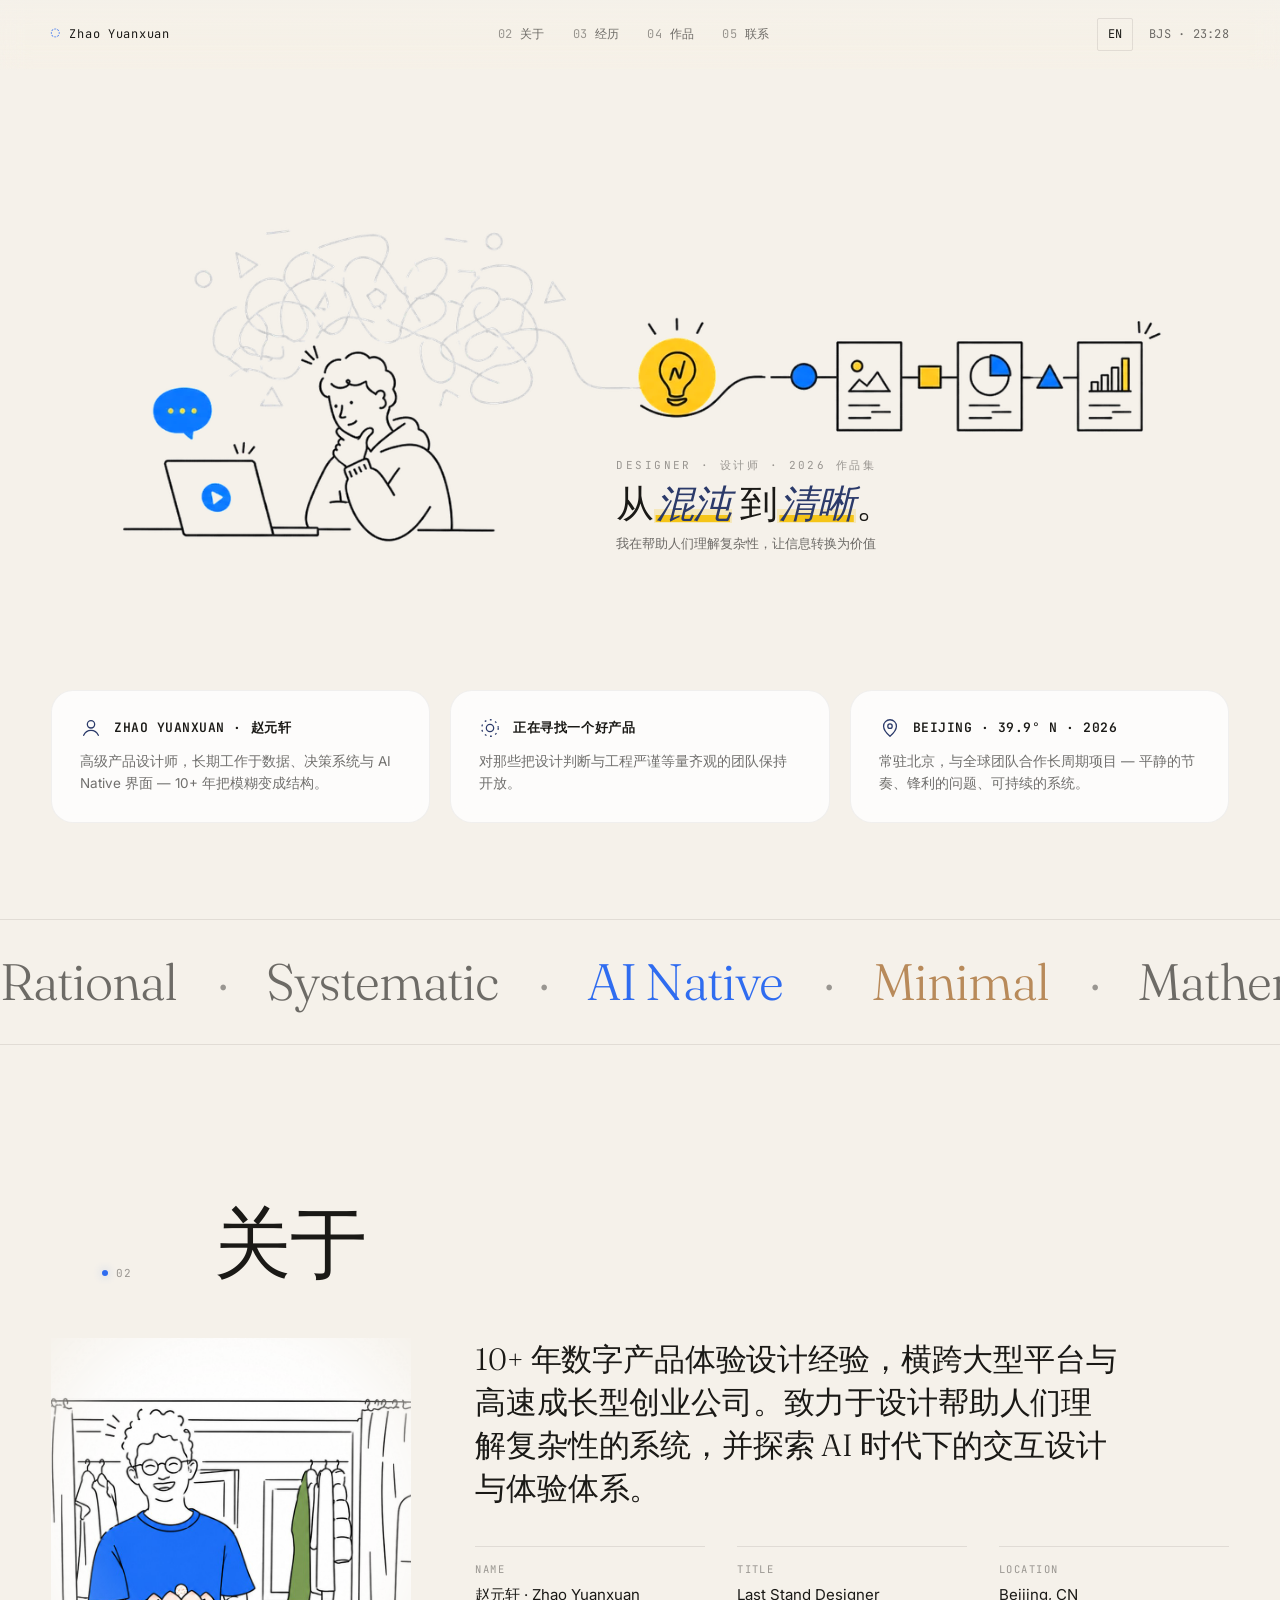
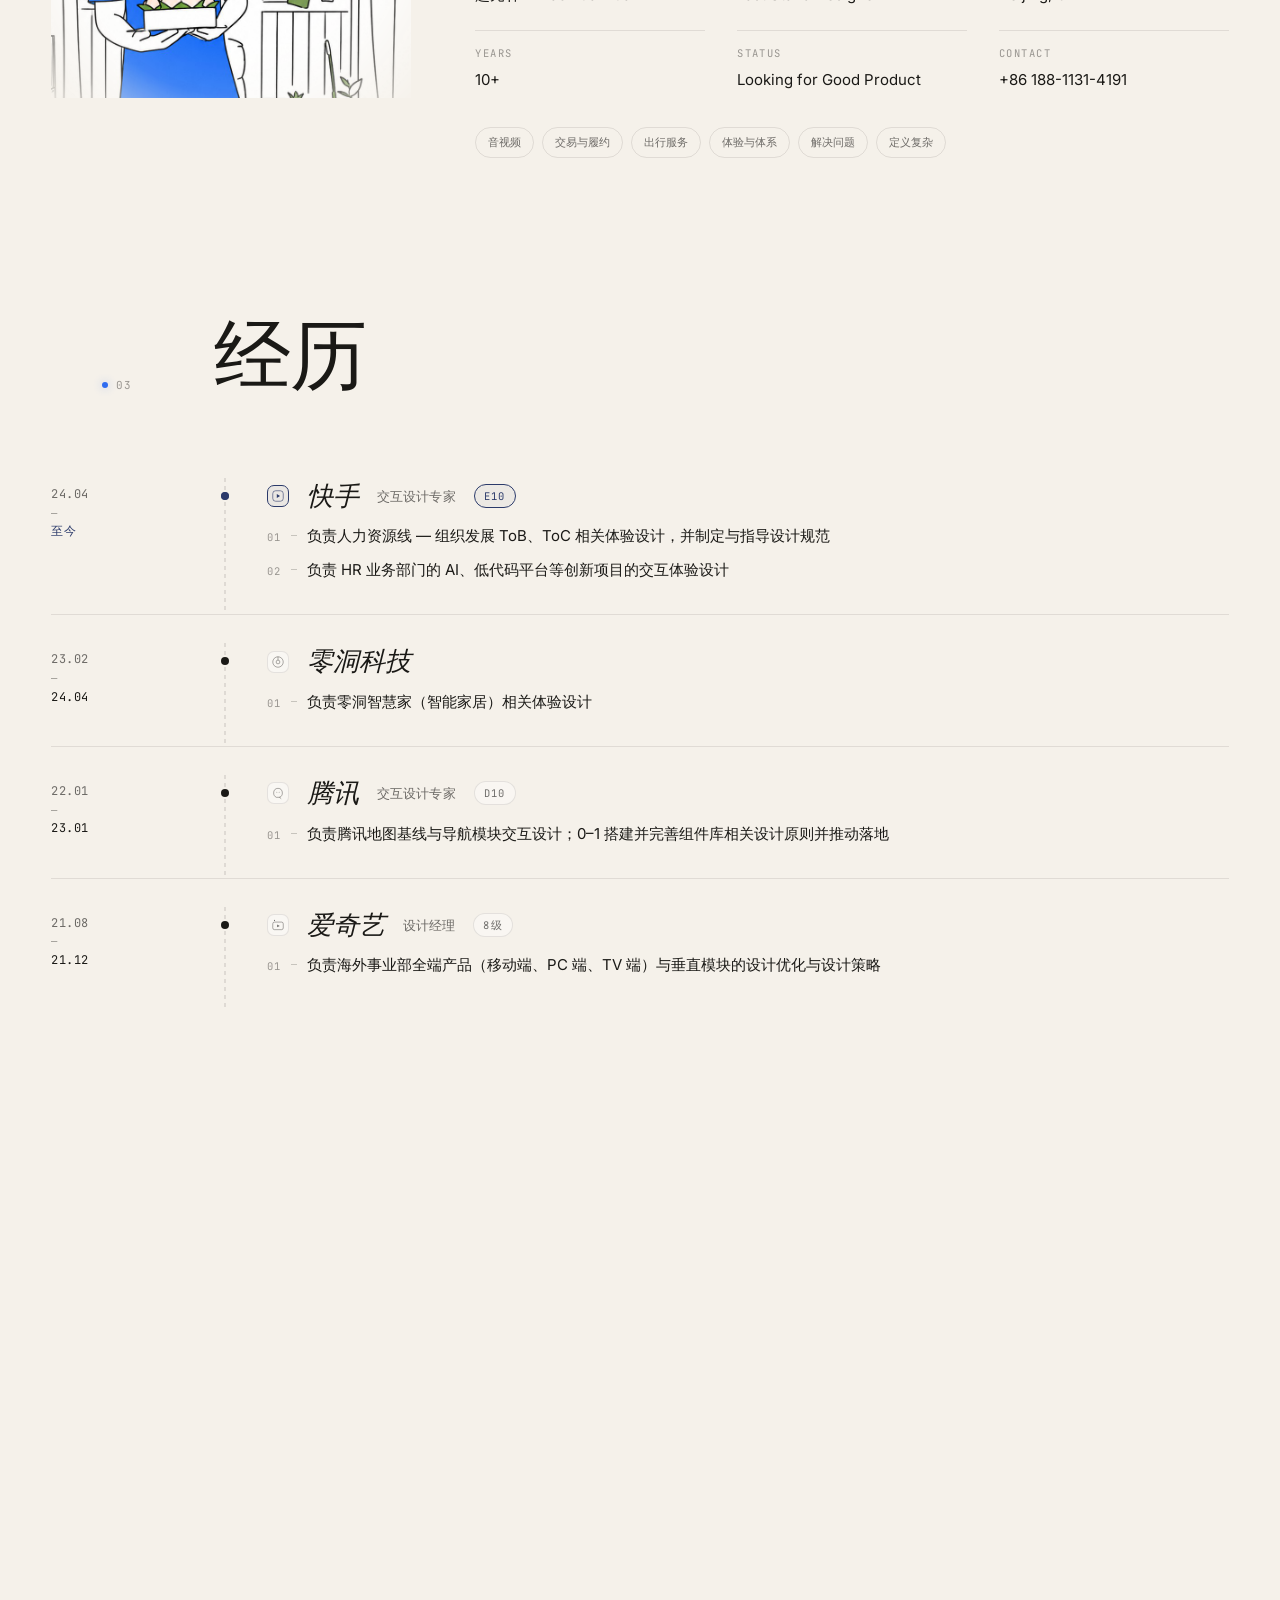
==== commit 208ea199: "feat(about): 头像区域支持手绘 ↔ 真人照 hover 切换，带羽化边缘过渡" ====
--- a/index.html
+++ b/index.html
@@ -188,15 +188,17 @@
         </header>
 
         <div class="about__grid">
-          <!-- Portrait — feathered into background via radial mask -->
-          <figure class="about__portrait placeholder placeholder--feather"
-                  data-ph="portrait"
-                  data-size="1200×1200 · 1:1">
-            <div class="placeholder__crosshair"></div>
-            <figcaption>
-              <span>PORTRAIT</span>
-              <span>1200 × 1200 · 1:1</span>
-            </figcaption>
+          <!-- Portrait — drawn (default) ↔ photo (hover), feathered into background -->
+          <figure class="about__portrait portrait-swap" aria-label="Zhao Yuanxuan portrait">
+            <img class="portrait-swap__img portrait-swap__img--default"
+                 src="assets/about/portrait-drawn.jpg"
+                 alt="赵元轩 · 手绘头像"
+                 loading="lazy" />
+            <img class="portrait-swap__img portrait-swap__img--hover"
+                 src="assets/about/portrait-photo.jpg"
+                 alt="赵元轩 · 真人照片"
+                 loading="lazy"
+                 aria-hidden="true" />
           </figure>
 
           <div class="about__info">
--- a/styles.css
+++ b/styles.css
@@ -565,6 +565,48 @@
 }
 .about__portrait { aspect-ratio: 1 / 1; width: 100%; }
 
+/* ---------- portrait swap (drawn ↔ photo on hover) ---------- */
+.portrait-swap {
+  position: relative;
+  margin: 0;
+  overflow: visible;
+  /* feather edges into the page background using a soft radial mask */
+  -webkit-mask-image:
+    radial-gradient(ellipse 78% 82% at 50% 50%, #000 42%, rgba(0,0,0,0.85) 60%, transparent 92%);
+  mask-image:
+    radial-gradient(ellipse 78% 82% at 50% 50%, #000 42%, rgba(0,0,0,0.85) 60%, transparent 92%);
+}
+.portrait-swap__img {
+  position: absolute;
+  inset: 0;
+  width: 100%;
+  height: 100%;
+  object-fit: cover;
+  object-position: 50% 18%; /* push focus to upper portion (head + shoulders) */
+  display: block;
+  transition: opacity 0.6s var(--ease, cubic-bezier(.4,0,.2,1)),
+              transform 1.2s var(--ease, cubic-bezier(.4,0,.2,1)),
+              filter 0.6s var(--ease, cubic-bezier(.4,0,.2,1));
+  will-change: opacity, transform;
+}
+.portrait-swap__img--default { opacity: 1; }
+.portrait-swap__img--hover {
+  opacity: 0;
+  transform: scale(1.04);
+  filter: saturate(0.92);
+}
+.portrait-swap:hover .portrait-swap__img--default,
+.portrait-swap:focus-within .portrait-swap__img--default {
+  opacity: 0;
+  transform: scale(1.02);
+}
+.portrait-swap:hover .portrait-swap__img--hover,
+.portrait-swap:focus-within .portrait-swap__img--hover {
+  opacity: 1;
+  transform: scale(1);
+  filter: saturate(1);
+}
+
 /* Portrait → feather edges into the page background (subtle gradient mask) */
 .placeholder--feather {
   border: none;
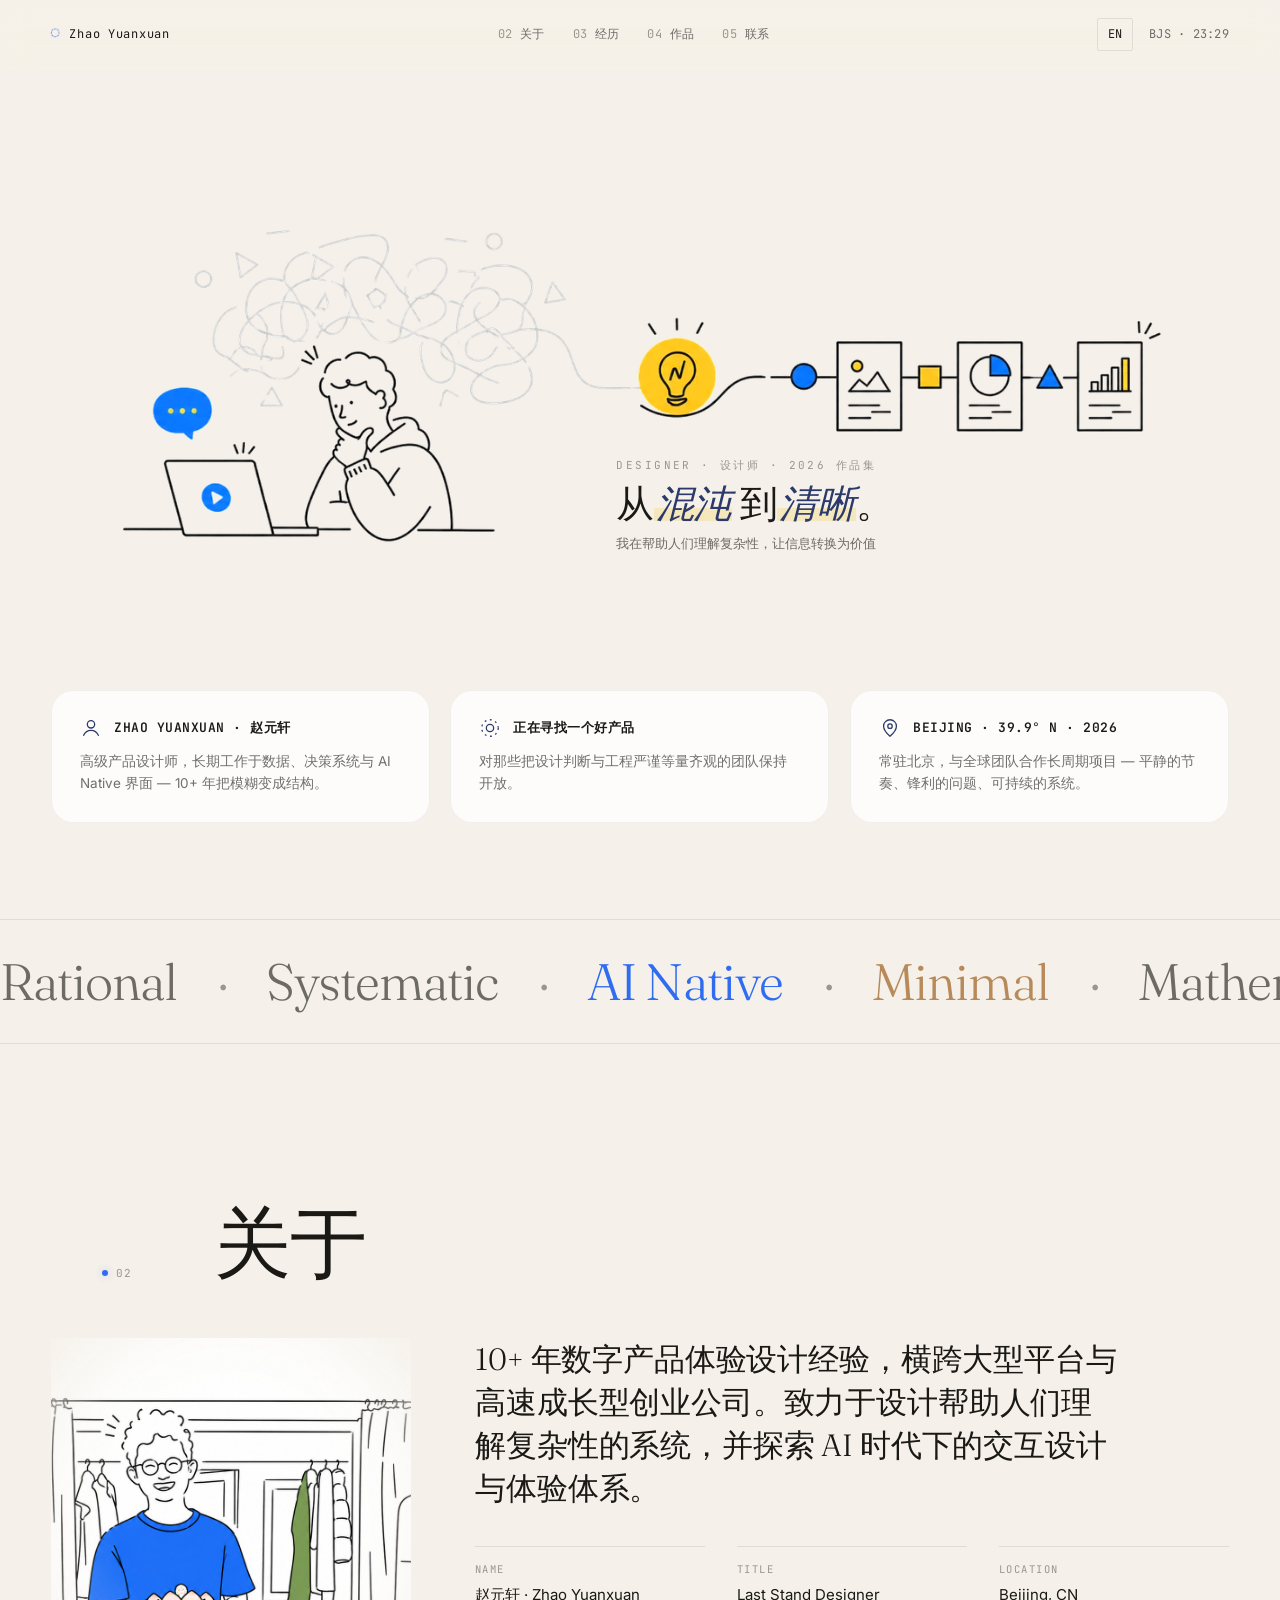
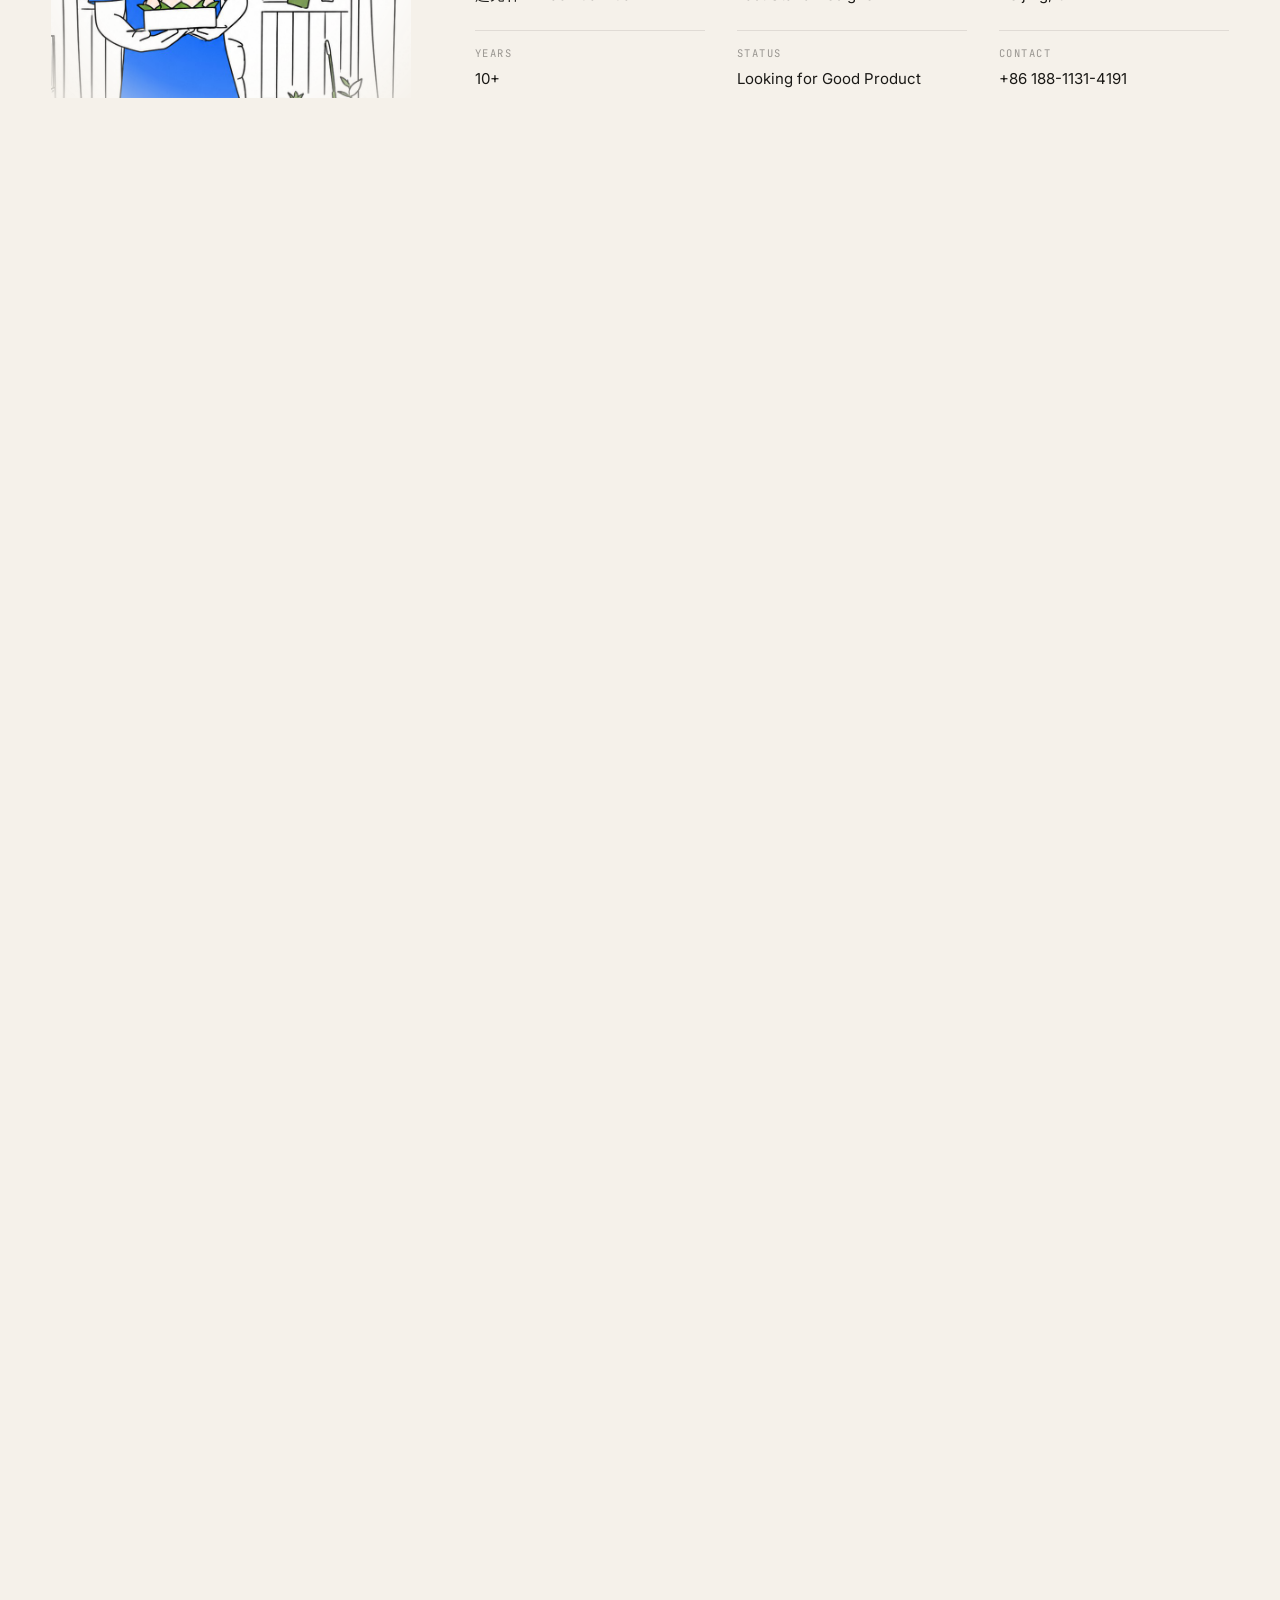
==== commit 64bdfc5f: "feat(vfx): 加入视觉动效层 v1.0 - script-vfx.js + styles-vfx.css (独立模块, 可单独移除) - 1) 首屏标题逐字浮起 reveal (28ms st" ====
--- a/index.html
+++ b/index.html
@@ -42,6 +42,7 @@
       rel="stylesheet"
     />
     <link rel="stylesheet" href="./styles.css" />
+    <link rel="stylesheet" href="./styles-vfx.css" />
   </head>
   <body>
     <!-- Ambient light layer -->
@@ -760,5 +761,6 @@
     <script src="./i18n-bundle.js"></script>
     <script src="./i18n.js" defer></script>
     <script src="./script.js" defer></script>
+    <script src="./script-vfx.js" defer></script>
   </body>
 </html>
--- a/styles-vfx.css
+++ b/styles-vfx.css
@@ -0,0 +1,252 @@
+/* =============================================================
+   Zhao Yuanxuan — Portfolio · VFX styles  (v1.0)
+   Layered on top of styles.css.  Disable by removing <link> /
+   <script> for script-vfx.js + styles-vfx.css.
+   ============================================================= */
+
+/* -------- 1. Hero title char-by-char reveal -------- */
+.vfx-title .vfx-char,
+.vfx-title .vfx-em {
+  display: inline-block;
+  vertical-align: baseline;
+}
+.vfx-title .vfx-char {
+  opacity: 0;
+  transform: translateY(0.45em) rotateX(-30deg);
+  transform-origin: 50% 100%;
+  transition:
+    opacity 0.7s cubic-bezier(.2,.65,.2,1) var(--d, 0ms),
+    transform 0.9s cubic-bezier(.2,.65,.2,1) var(--d, 0ms);
+  will-change: opacity, transform;
+}
+.vfx-title.is-revealed .vfx-char {
+  opacity: 1;
+  transform: translateY(0) rotateX(0deg);
+}
+/* Preserve the original <em> italic styling (Fraunces italic with shimmer-like underline already in styles.css) */
+.vfx-title .vfx-em {
+  /* inherits italic from base styles */
+}
+
+/* -------- 2. Scroll-in stagger -------- */
+.vfx-section {
+  opacity: 0;
+  transform: translateY(22px);
+  transition: opacity 0.95s cubic-bezier(.2,.65,.2,1), transform 0.95s cubic-bezier(.2,.65,.2,1);
+  will-change: opacity, transform;
+}
+.vfx-section.is-in {
+  opacity: 1;
+  transform: translateY(0);
+}
+
+.vfx-cascade .vfx-cascade-item {
+  opacity: 0;
+  transform: translateY(20px);
+  transition:
+    opacity 0.75s cubic-bezier(.2,.65,.2,1),
+    transform 0.85s cubic-bezier(.2,.65,.2,1);
+  transition-delay: calc(var(--cascade-i, 0) * 90ms);
+  will-change: opacity, transform;
+}
+.vfx-cascade.is-in .vfx-cascade-item {
+  opacity: 1;
+  transform: translateY(0);
+}
+
+/* -------- 3. Custom magnetic cursor -------- */
+@media (hover: hover) and (pointer: fine) {
+  body { cursor: none; }
+  a, button, .work__item, .hero__card, .nav__lang,
+  input, select, textarea, [role="button"] { cursor: none; }
+}
+
+.vfx-cursor {
+  position: fixed;
+  top: 0;
+  left: 0;
+  width: 0;
+  height: 0;
+  pointer-events: none;
+  z-index: 9999;
+  opacity: 0;
+  transition: opacity 0.4s ease;
+}
+.vfx-cursor.is-active { opacity: 1; }
+
+.vfx-cursor__ring,
+.vfx-cursor__dot,
+.vfx-cursor__label {
+  position: fixed;
+  pointer-events: none;
+}
+
+.vfx-cursor__ring {
+  width: 30px;
+  height: 30px;
+  border: 1.5px solid rgba(40, 36, 32, 0.55);
+  border-radius: 50%;
+  transform: translate3d(var(--cx, -100px), var(--cy, -100px), 0) translate(-50%, -50%);
+  transition: width 0.35s cubic-bezier(.2,.65,.2,1),
+              height 0.35s cubic-bezier(.2,.65,.2,1),
+              border-color 0.35s ease,
+              background 0.35s ease,
+              opacity 0.35s ease;
+  mix-blend-mode: multiply;
+}
+
+.vfx-cursor__dot {
+  width: 4px;
+  height: 4px;
+  background: var(--accent, #4a5a8a);
+  border-radius: 50%;
+  transform: translate3d(var(--dx, -100px), var(--dy, -100px), 0) translate(-50%, -50%);
+  transition: width 0.25s ease, height 0.25s ease, opacity 0.25s ease;
+}
+
+.vfx-cursor__label {
+  transform: translate3d(var(--cx, -100px), var(--cy, -100px), 0) translate(20px, -8px);
+  font-family: var(--font-mono, "JetBrains Mono", monospace);
+  font-size: 10px;
+  letter-spacing: 0.18em;
+  color: var(--text, #282420);
+  text-transform: uppercase;
+  opacity: 0;
+  white-space: nowrap;
+  transition: opacity 0.3s ease;
+}
+
+/* hover state on links — small dot */
+.vfx-cursor.is-hover[data-mode="link"] .vfx-cursor__ring {
+  width: 8px;
+  height: 8px;
+  border-color: transparent;
+  background: var(--accent, #4a5a8a);
+  opacity: 0.4;
+}
+.vfx-cursor.is-hover[data-mode="link"] .vfx-cursor__dot {
+  opacity: 0;
+}
+
+/* hover state on cards — large ring with VIEW label */
+.vfx-cursor.is-hover[data-mode="view"] .vfx-cursor__ring {
+  width: 70px;
+  height: 70px;
+  border-color: rgba(40, 36, 32, 0.85);
+  background: rgba(245, 241, 234, 0.08);
+}
+.vfx-cursor.is-hover[data-mode="view"] .vfx-cursor__dot {
+  width: 6px;
+  height: 6px;
+}
+.vfx-cursor.is-hover[data-mode="view"] .vfx-cursor__label {
+  opacity: 1;
+}
+
+/* hover state on soft (cards) — medium ring */
+.vfx-cursor.is-hover[data-mode="soft"] .vfx-cursor__ring {
+  width: 48px;
+  height: 48px;
+  border-color: rgba(40, 36, 32, 0.5);
+}
+
+.vfx-cursor.is-down .vfx-cursor__ring {
+  transform: translate3d(var(--cx, -100px), var(--cy, -100px), 0) translate(-50%, -50%) scale(0.85);
+}
+
+/* Smooth magnetic hover for work items / cards */
+.work__item, .hero__card {
+  transition: transform 0.5s cubic-bezier(.2,.65,.2,1), box-shadow 0.5s ease;
+  will-change: transform;
+}
+
+/* -------- 4. Ambient cursor spotlight + breathing -------- */
+.ambient__spot {
+  position: absolute;
+  top: 0;
+  left: 0;
+  width: 65vmin;
+  height: 65vmin;
+  border-radius: 50%;
+  /* warm-cool gradient halo that follows cursor */
+  background:
+    radial-gradient(circle at center,
+      rgba(196, 184, 156, 0.30) 0%,
+      rgba(151, 169, 196, 0.18) 30%,
+      transparent 70%);
+  filter: blur(80px);
+  mix-blend-mode: multiply;
+  pointer-events: none;
+  opacity: 0.85;
+  transform: translate3d(50vw, 50vh, 0) translate(-50%, -50%);
+  /* breathing animation overlays the cursor-driven translate */
+  animation: vfx-breathe 6.5s cubic-bezier(.4,0,.2,1) infinite;
+}
+
+@keyframes vfx-breathe {
+  0%, 100% {
+    opacity: 0.55;
+    filter: blur(80px) brightness(1);
+  }
+  50% {
+    opacity: 0.95;
+    filter: blur(95px) brightness(1.08);
+  }
+}
+
+/* Make the two existing halos also gently breathe (different rhythm than spotlight) */
+.ambient__halo--a {
+  animation: vfx-halo-a 11s cubic-bezier(.4,0,.2,1) infinite;
+}
+.ambient__halo--b {
+  animation: vfx-halo-b 13s cubic-bezier(.4,0,.2,1) infinite;
+}
+@keyframes vfx-halo-a {
+  0%, 100% { opacity: 0.18; }
+  50%      { opacity: 0.28; }
+}
+@keyframes vfx-halo-b {
+  0%, 100% { opacity: 0.22; }
+  50%      { opacity: 0.32; }
+}
+
+/* Brand mark gentle pulse */
+.nav__brand-mark {
+  animation: vfx-pulse 4s cubic-bezier(.4,0,.2,1) infinite;
+  display: inline-block;
+  will-change: transform, opacity;
+}
+@keyframes vfx-pulse {
+  0%, 100% { opacity: 0.85; transform: scale(1); }
+  50%      { opacity: 1; transform: scale(1.08); }
+}
+
+/* -------- Touch device fallback — disable cursor + magnetic -------- */
+@media (pointer: coarse) {
+  .vfx-cursor { display: none; }
+  body, a, button, .work__item, .hero__card { cursor: auto; }
+  .ambient__spot { display: none; }
+}
+
+/* -------- Reduced motion override -------- */
+@media (prefers-reduced-motion: reduce) {
+  .vfx-title .vfx-char {
+    opacity: 1 !important;
+    transform: none !important;
+    transition: none !important;
+  }
+  .vfx-section,
+  .vfx-cascade .vfx-cascade-item {
+    opacity: 1 !important;
+    transform: none !important;
+    transition: none !important;
+  }
+  .vfx-cursor { display: none; }
+  body, a, button, .work__item, .hero__card { cursor: auto; }
+  .ambient__spot,
+  .ambient__halo--a,
+  .ambient__halo--b,
+  .nav__brand-mark {
+    animation: none !important;
+  }
+}
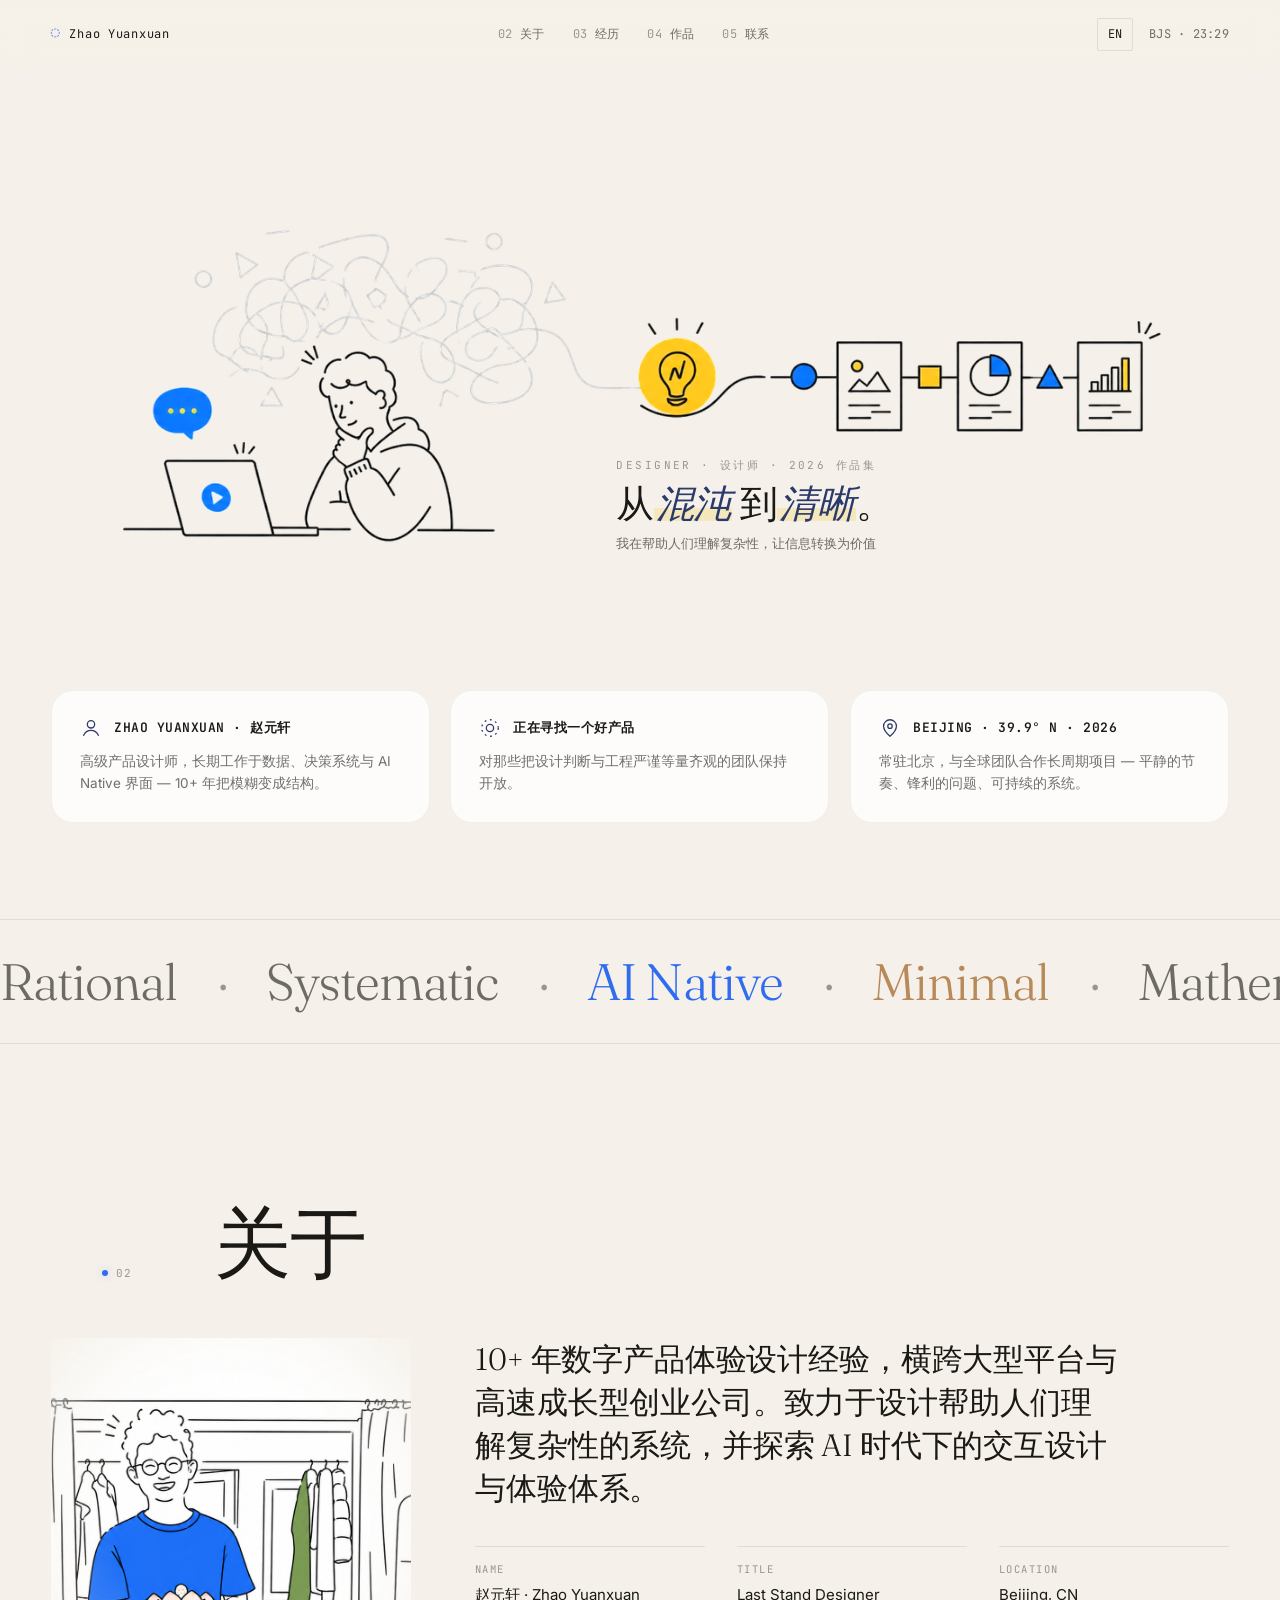
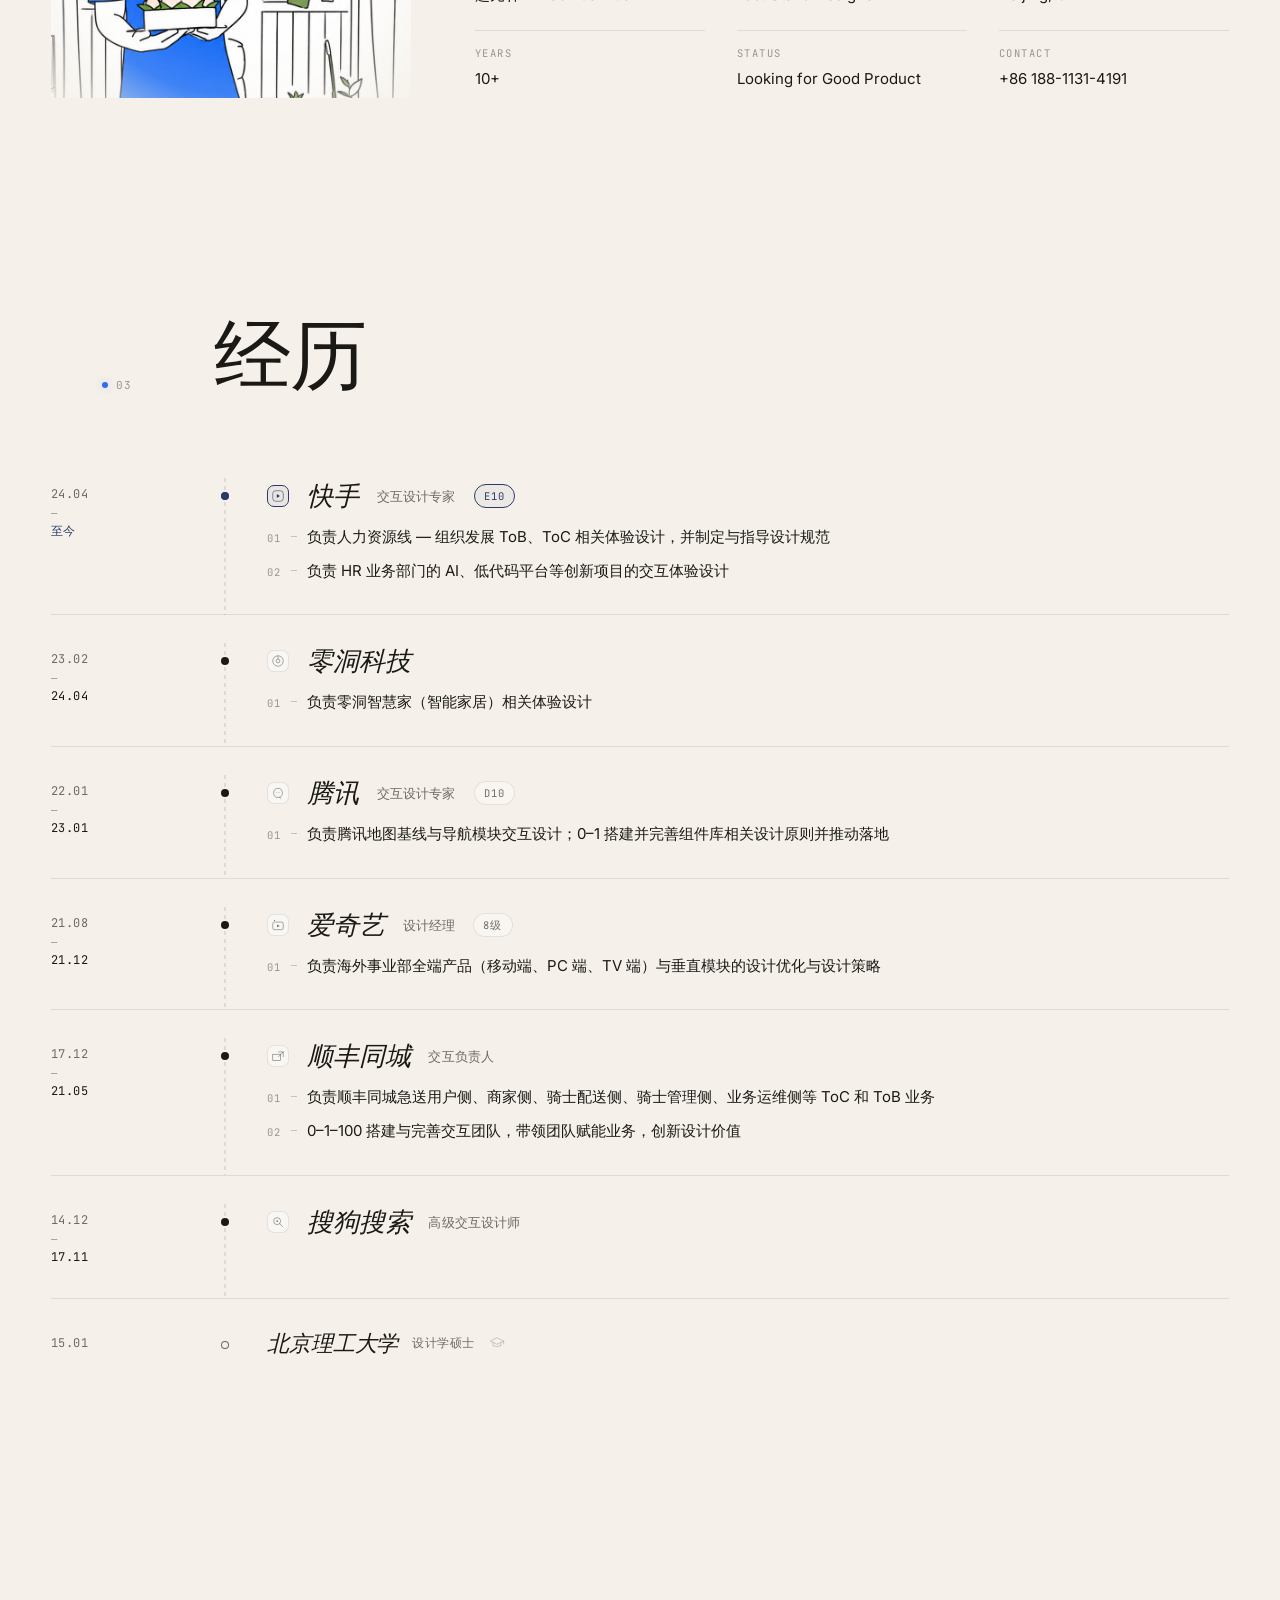
==== commit 117f85d3: "feat(scroll): 项目详情页返回首页保持原滚动位置（零视觉动画） - 新增 scroll-memory.js（独立模块）：   * 接管 history.scrollRestoration " ====
--- a/index.html
+++ b/index.html
@@ -43,6 +43,9 @@
     />
     <link rel="stylesheet" href="./styles.css" />
     <link rel="stylesheet" href="./styles-vfx.css" />
+    <!-- Scroll memory must run BEFORE first paint to disable
+         scrollRestoration and capture saved Y. No `defer`. -->
+    <script src="./scroll-memory.js"></script>
   </head>
   <body>
     <!-- Ambient light layer -->
--- a/styles-vfx.css
+++ b/styles-vfx.css
@@ -160,41 +160,11 @@
   will-change: transform;
 }
 
-/* -------- 4. Ambient cursor spotlight + breathing -------- */
-.ambient__spot {
-  position: absolute;
-  top: 0;
-  left: 0;
-  width: 65vmin;
-  height: 65vmin;
-  border-radius: 50%;
-  /* warm-cool gradient halo that follows cursor */
-  background:
-    radial-gradient(circle at center,
-      rgba(196, 184, 156, 0.30) 0%,
-      rgba(151, 169, 196, 0.18) 30%,
-      transparent 70%);
-  filter: blur(80px);
-  mix-blend-mode: multiply;
-  pointer-events: none;
-  opacity: 0.85;
-  transform: translate3d(50vw, 50vh, 0) translate(-50%, -50%);
-  /* breathing animation overlays the cursor-driven translate */
-  animation: vfx-breathe 6.5s cubic-bezier(.4,0,.2,1) infinite;
-}
-
-@keyframes vfx-breathe {
-  0%, 100% {
-    opacity: 0.55;
-    filter: blur(80px) brightness(1);
-  }
-  50% {
-    opacity: 0.95;
-    filter: blur(95px) brightness(1.08);
-  }
-}
-
-/* Make the two existing halos also gently breathe (different rhythm than spotlight) */
+/* -------- 4. (removed) cursor-following spotlight -------- */
+/* The .ambient__spot layer was removed in v1.1 — too subtle / created visual noise.
+   Background "alive" feeling now relies solely on the breathing of halo a/b. */
+
+/* Make the two existing halos breathe (different rhythms) */
 .ambient__halo--a {
   animation: vfx-halo-a 11s cubic-bezier(.4,0,.2,1) infinite;
 }
@@ -203,11 +173,11 @@
 }
 @keyframes vfx-halo-a {
   0%, 100% { opacity: 0.18; }
-  50%      { opacity: 0.28; }
+  50%      { opacity: 0.30; }
 }
 @keyframes vfx-halo-b {
   0%, 100% { opacity: 0.22; }
-  50%      { opacity: 0.32; }
+  50%      { opacity: 0.34; }
 }
 
 /* Brand mark gentle pulse */
@@ -225,7 +195,6 @@
 @media (pointer: coarse) {
   .vfx-cursor { display: none; }
   body, a, button, .work__item, .hero__card { cursor: auto; }
-  .ambient__spot { display: none; }
 }
 
 /* -------- Reduced motion override -------- */
@@ -243,7 +212,6 @@
   }
   .vfx-cursor { display: none; }
   body, a, button, .work__item, .hero__card { cursor: auto; }
-  .ambient__spot,
   .ambient__halo--a,
   .ambient__halo--b,
   .nav__brand-mark {
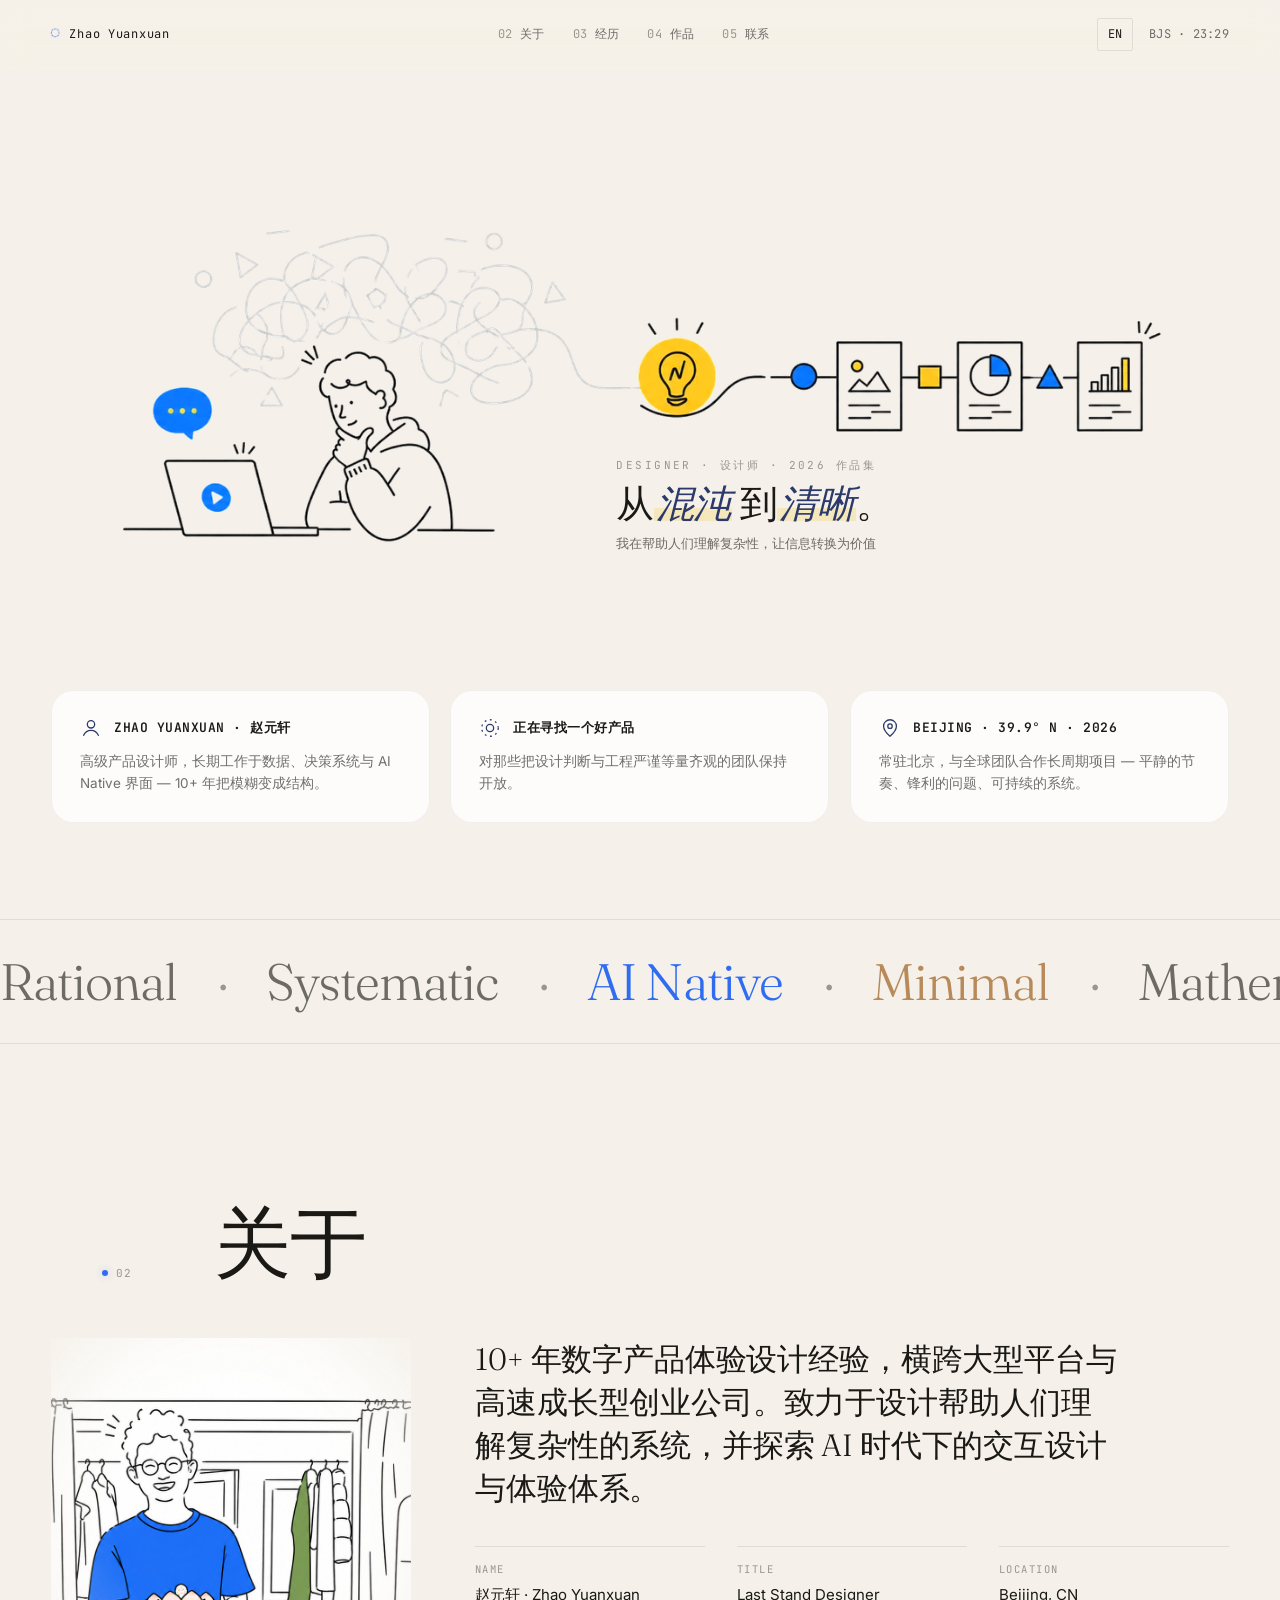
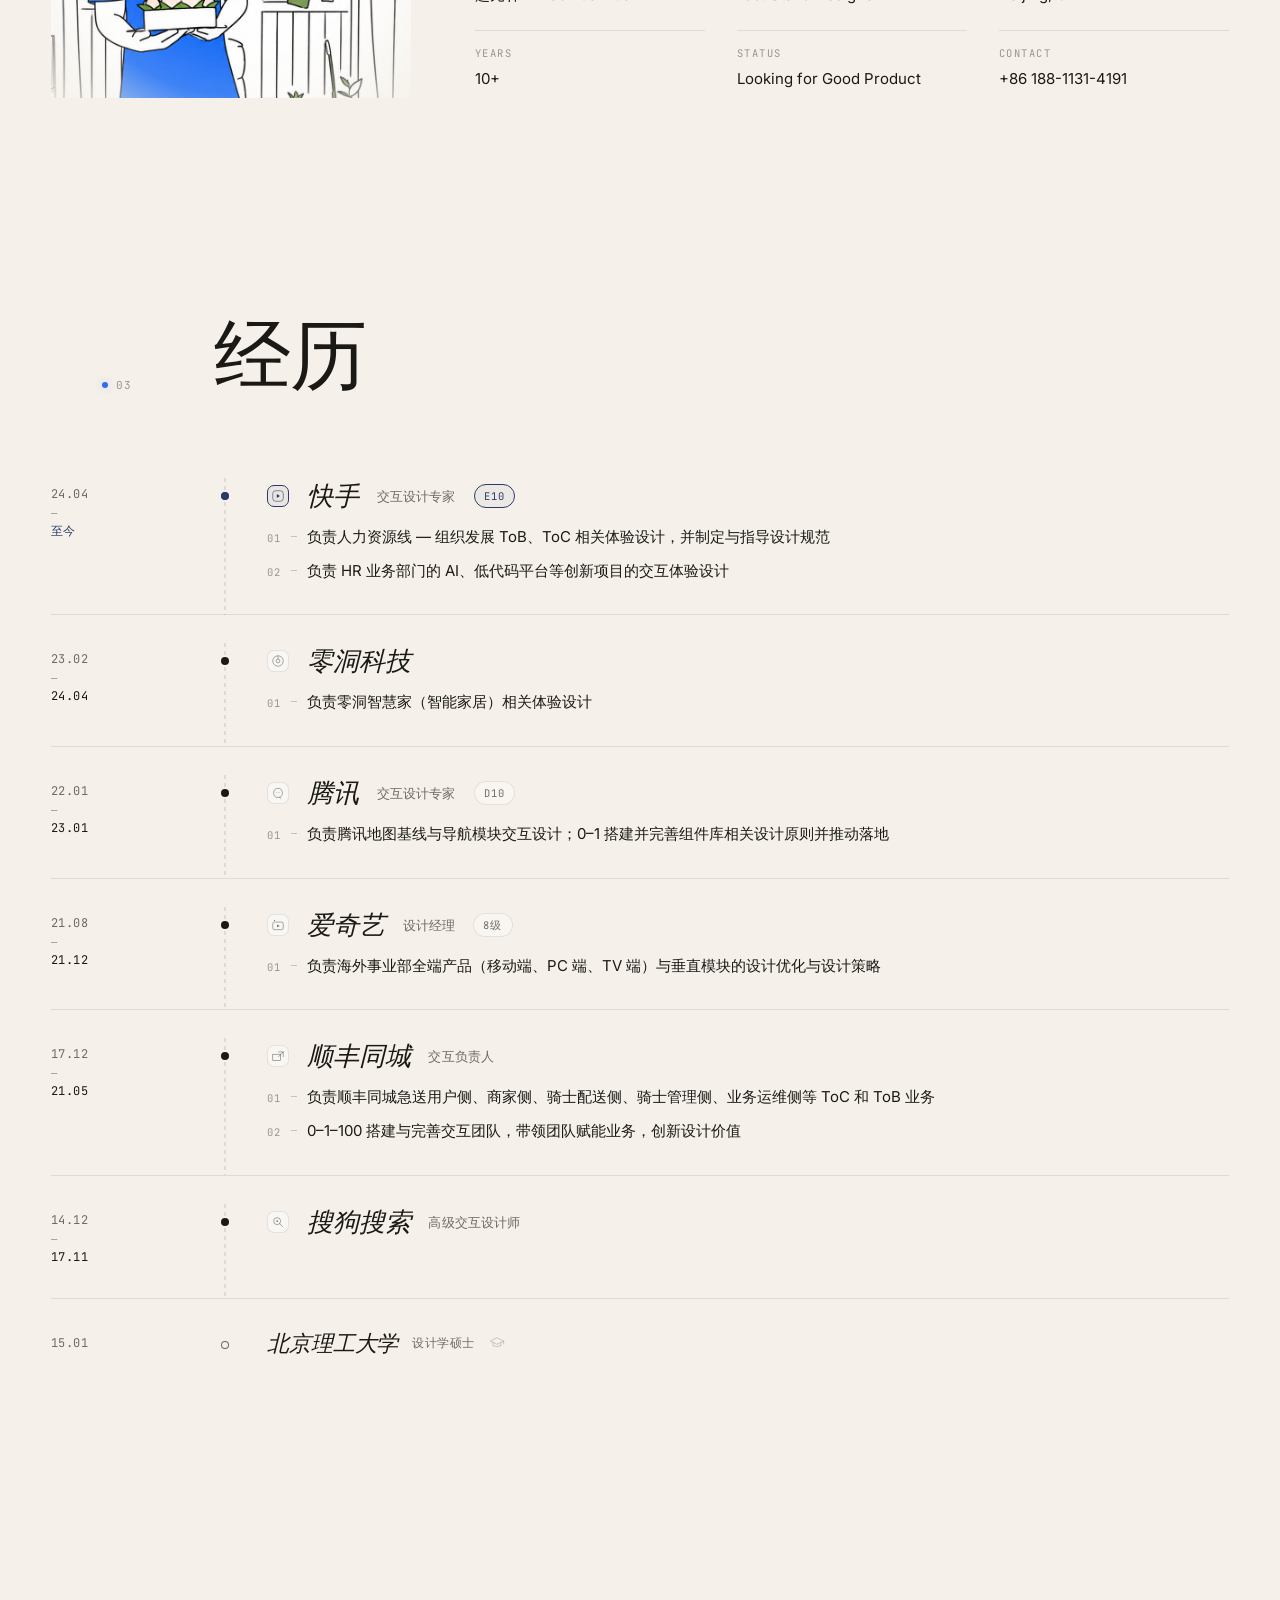
==== commit 6f3bf022: "fix(i18n): Long-term Focus 中文翻译缺失修复 - index.html: 给 focus 区 3 个 h4/p 加 data-i18n   指向 focus.items[0." ====
--- a/index.html
+++ b/index.html
@@ -730,18 +730,18 @@
         <div class="focus__grid">
           <div class="focus__item">
             <span class="num">F.01</span>
-            <h4>Cognitive Design</h4>
-            <p>Designing for how minds make sense of systems.</p>
+            <h4 data-i18n="focus.items[0].title">Cognitive Design</h4>
+            <p data-i18n="focus.items[0].desc">Designing for how minds make sense of systems.</p>
           </div>
           <div class="focus__item">
             <span class="num">F.02</span>
-            <h4>Human-Centered Design</h4>
-            <p>People before pixels, behavior before opinions.</p>
+            <h4 data-i18n="focus.items[1].title">Human-Centered Design</h4>
+            <p data-i18n="focus.items[1].desc">People before pixels, behavior before opinions.</p>
           </div>
           <div class="focus__item">
             <span class="num">F.03</span>
-            <h4>Efficiency &amp; Emotion</h4>
-            <p>Calm interfaces that respect both intent and feeling.</p>
+            <h4 data-i18n="focus.items[2].title">Efficiency &amp; Emotion</h4>
+            <p data-i18n="focus.items[2].desc">Calm interfaces that respect both intent and feeling.</p>
           </div>
         </div>
       </section>
@@ -761,8 +761,8 @@
       </div>
     </footer>
 
-    <script src="./i18n-bundle.js"></script>
-    <script src="./i18n.js" defer></script>
+    <script src="./i18n-bundle.js?v=20260531-focus"></script>
+    <script src="./i18n.js?v=20260531-focus" defer></script>
     <script src="./script.js" defer></script>
     <script src="./script-vfx.js" defer></script>
   </body>
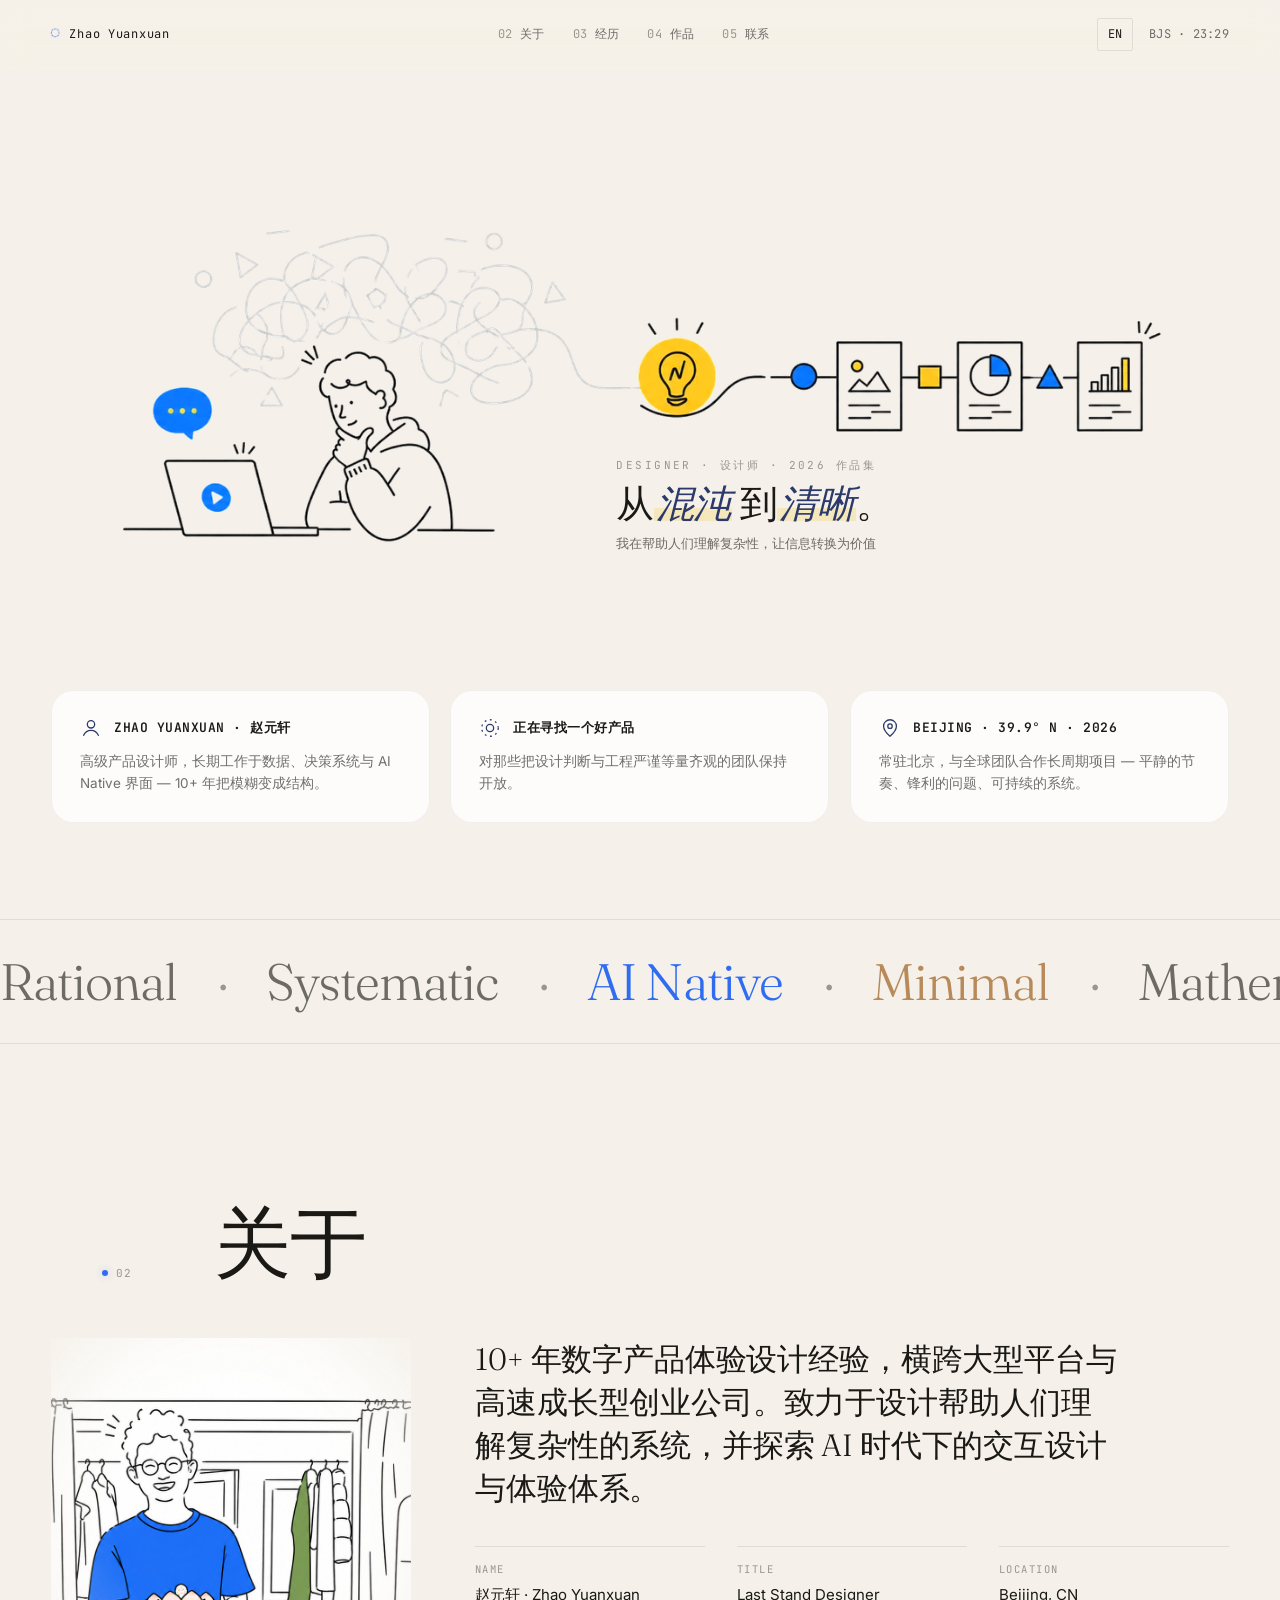
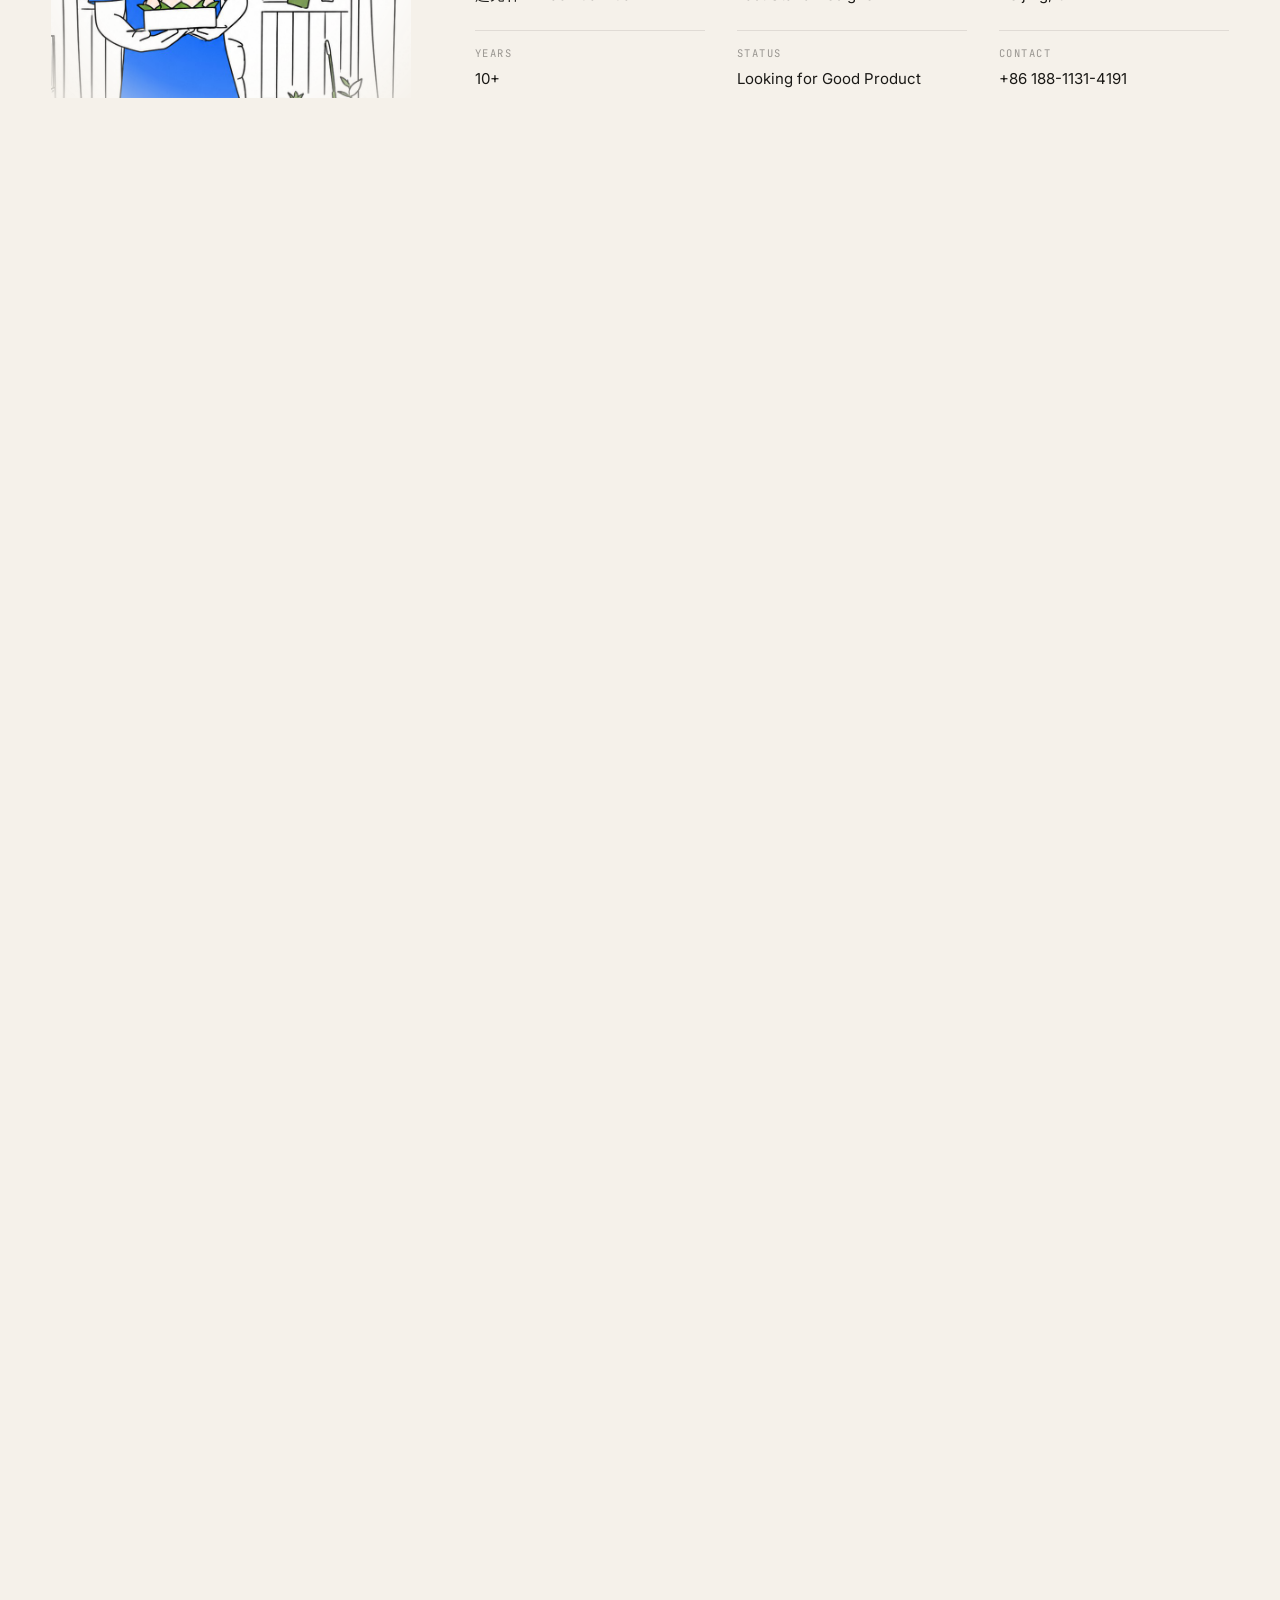
==== commit 1aa378d1: "feat(contact): 移除 LinkedIn/Behance，邮箱改为 zhao851874139@gmail.com - index.html: 删除 LinkedIn / Behance " ====
--- a/index.html
+++ b/index.html
@@ -695,24 +695,14 @@
         </div>
 
         <div class="contact__grid">
-          <a href="mailto:hello@yuanxuan.design" class="contact__card">
+          <a href="mailto:zhao851874139@gmail.com" class="contact__card">
             <span class="kicker">Email</span>
-            <span class="value">hello@yuanxuan.design</span>
+            <span class="value">zhao851874139@gmail.com</span>
             <span class="arrow">↗</span>
           </a>
           <a href="tel:+8618811314191" class="contact__card">
             <span class="kicker">Phone</span>
             <span class="value">+86 188-1131-4191</span>
-            <span class="arrow">↗</span>
-          </a>
-          <a href="#" class="contact__card">
-            <span class="kicker">LinkedIn</span>
-            <span class="value">in/zhaoyuanxuan</span>
-            <span class="arrow">↗</span>
-          </a>
-          <a href="#" class="contact__card">
-            <span class="kicker">Behance</span>
-            <span class="value">be.net/zhaoyuanxuan</span>
             <span class="arrow">↗</span>
           </a>
         </div>
--- a/styles.css
+++ b/styles.css
@@ -1375,7 +1375,7 @@
 }
 .contact__grid {
   display: grid;
-  grid-template-columns: repeat(4, 1fr);
+  grid-template-columns: repeat(2, 1fr);
   gap: 1px;
   background: var(--line);
   border: 1px solid var(--line);
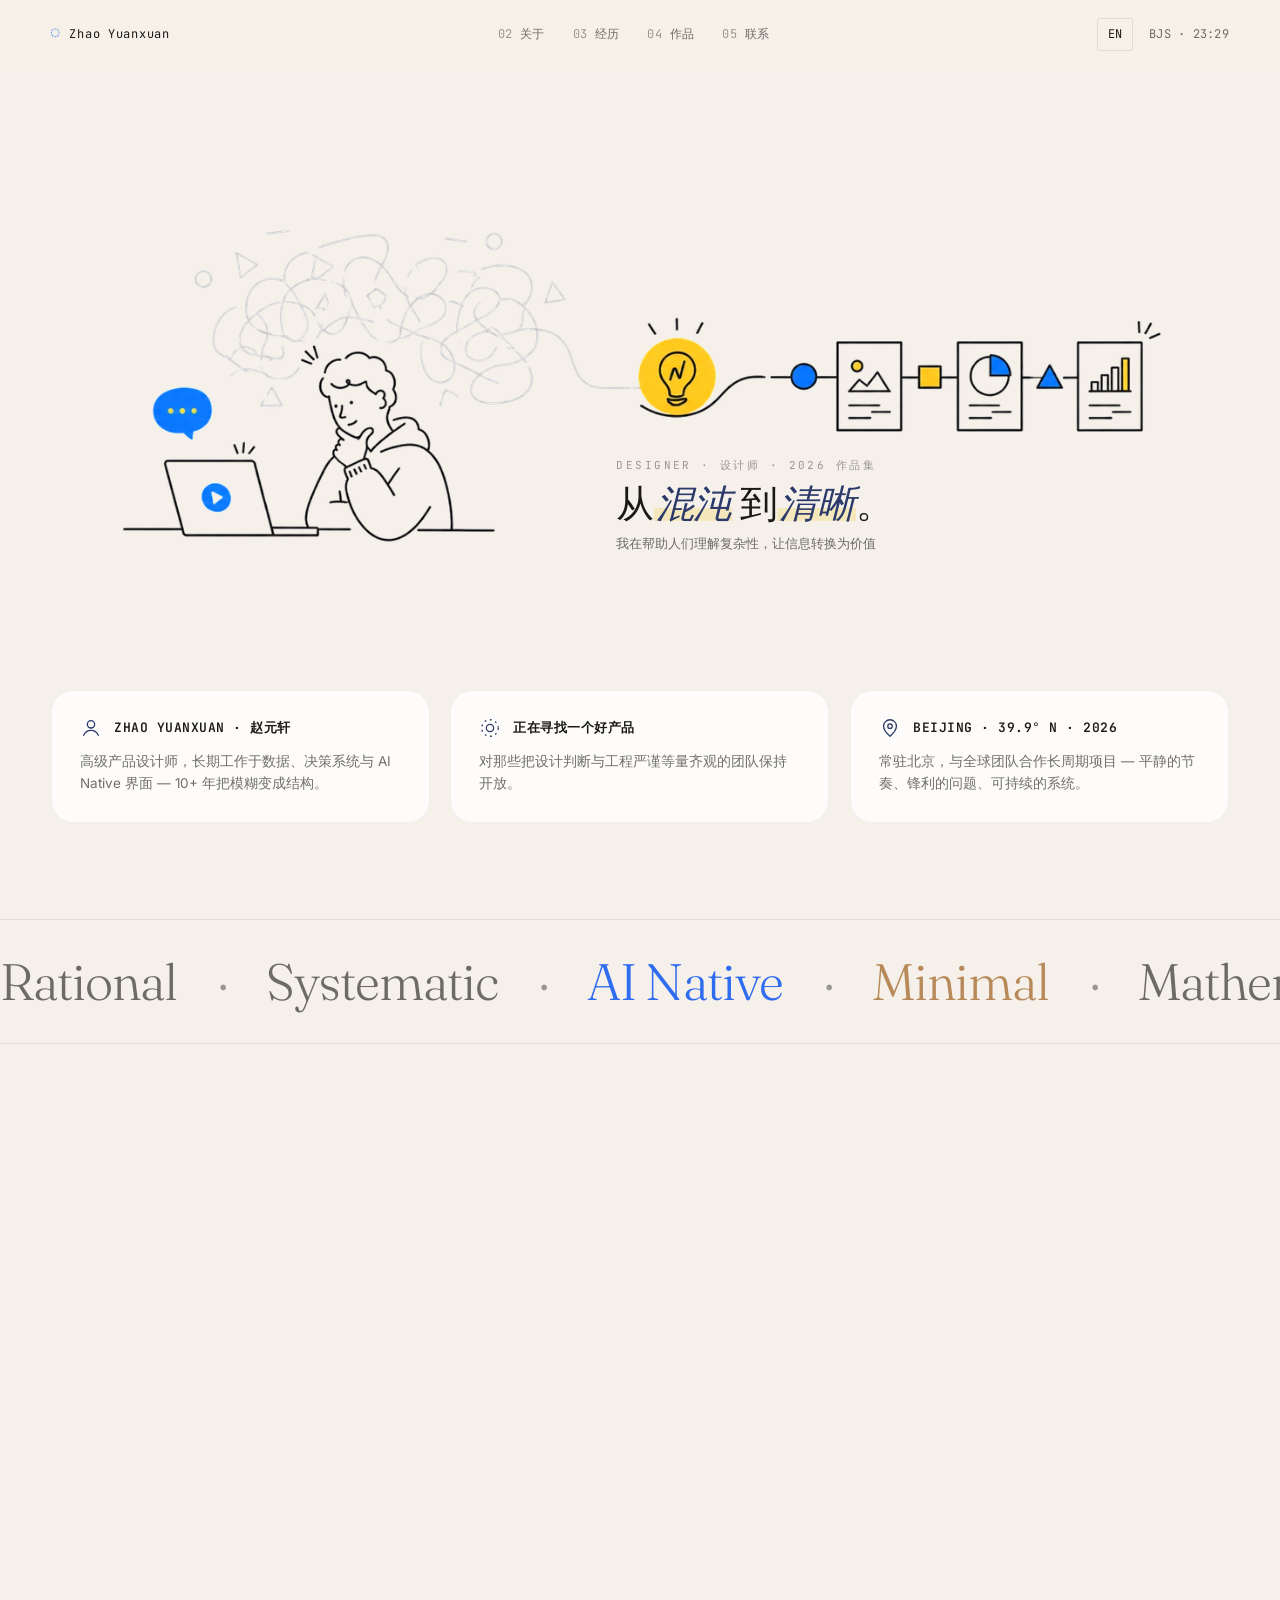
==== commit 470b188c: "feat(p1): promote AI Coding interview case to P.01 and renumber the rest - Add new cover image (p1-i" ====
--- a/index.html
+++ b/index.html
@@ -495,12 +495,41 @@
         </header>
 
         <ol class="work__list">
-          <!-- ============ P.01 · 快手 · 人才全景评价（原 P.04）============ -->
+          <!-- ============ P.01 · 快手 · AI Coding 考核系统（萝卜）============ -->
           <li class="work__item" data-reveal>
             <a href="case.html?p=1" class="work__link">
-              <figure class="work__cover placeholder cover-art cover-art--illus" aria-label="P.01 cover · thinker with lightbulb">
+              <figure class="work__cover placeholder cover-art cover-art--illus" aria-label="P.01 cover · AI coding interview">
                 <svg class="cover-art__svg" viewBox="0 0 480 270" preserveAspectRatio="xMidYMid meet" aria-hidden="true">
                   <text class="lbl-num--left" x="36" y="178">01</text>
+                  <image class="illus-img" href="assets/covers/p1-interview.webp" x="180" y="20" width="280" height="230" preserveAspectRatio="xMidYMid meet"/>
+                </svg>
+                <span class="work__badge" aria-hidden="true">CASE</span>
+                <div class="work__overlay" aria-hidden="true">
+                  <span class="work__overlay-cta">Open · interactive case</span>
+                  <span class="work__overlay-arrow">
+                    <svg viewBox="0 0 24 24" width="16" height="16"><path d="M5 12h13M13 6l6 6-6 6" fill="none" stroke="currentColor" stroke-width="1.4" stroke-linecap="round" stroke-linejoin="round"/></svg>
+                  </span>
+                </div>
+              </figure>
+              <div class="work__bottom">
+                <div class="work__meta">
+                  <span class="num">P.01</span>
+                  <span class="src">Kuaishou · 萝卜面试</span>
+                  <span class="tag">AI-Native Hiring</span>
+                  <span class="year">2026</span>
+                </div>
+                <h3 data-i18n-html="work.p1.title_html">AI Coding 考核系统 <span class="work__rule"></span></h3>
+                <p class="work__line" data-i18n="work.p1.line">把"算法刷题"重定义为"AI 协同问题解决能力"——一套自研 IDE + 四维评估 + 多视角回放的招聘考核基础设施。</p>
+              </div>
+            </a>
+          </li>
+
+          <!-- ============ P.02 · 快手 · 人才全景评价 ============ -->
+          <li class="work__item" data-reveal>
+            <a href="case.html?p=2" class="work__link">
+              <figure class="work__cover placeholder cover-art cover-art--illus" aria-label="P.02 cover · thinker with lightbulb">
+                <svg class="cover-art__svg" viewBox="0 0 480 270" preserveAspectRatio="xMidYMid meet" aria-hidden="true">
+                  <text class="lbl-num--left" x="36" y="178">02</text>
                   <image class="illus-img" href="assets/covers/p1-thinker.webp" x="180" y="20" width="280" height="230" preserveAspectRatio="xMidYMid meet"/>
                 </svg>
                 <span class="work__badge" aria-hidden="true">CASE</span>
@@ -513,23 +542,23 @@
               </figure>
               <div class="work__bottom">
                 <div class="work__meta">
-                  <span class="num">P.01</span>
+                  <span class="num">P.02</span>
                   <span class="src">Kuaishou</span>
                   <span class="tag">OD · Talent System</span>
                   <span class="year">2026</span>
                 </div>
-                <h3 data-i18n-html="work.p1.title_html">组织决策系统提效 <span class="work__rule"></span></h3>
-                <p class="work__line" data-i18n="work.p1.line">如何让管理者更高效地判断团队成绩分布、做出公正公平的裁决。</p>
+                <h3 data-i18n-html="work.p2.title_html">组织决策系统提效 <span class="work__rule"></span></h3>
+                <p class="work__line" data-i18n="work.p2.line">如何让管理者更高效地判断团队成绩分布、做出公正公平的裁决。</p>
               </div>
             </a>
           </li>
 
-          <!-- ============ P.02 · 快手 · 数据图表选型决策引擎（原 P.03）============ -->
+          <!-- ============ P.03 · 快手 · 数据图表选型决策引擎 ============ -->
           <li class="work__item" data-reveal>
-            <a href="case.html?p=2" class="work__link">
-              <figure class="work__cover placeholder cover-art cover-art--illus" aria-label="P.02 cover · presenter with flip-chart">
+            <a href="case.html?p=3" class="work__link">
+              <figure class="work__cover placeholder cover-art cover-art--illus" aria-label="P.03 cover · presenter with flip-chart">
                 <svg class="cover-art__svg" viewBox="0 0 480 270" preserveAspectRatio="xMidYMid meet" aria-hidden="true">
-                  <text class="lbl-num--left" x="36" y="178">02</text>
+                  <text class="lbl-num--left" x="36" y="178">03</text>
                   <image class="illus-img" href="assets/covers/p2-presenter.webp" x="180" y="20" width="280" height="230" preserveAspectRatio="xMidYMid meet"/>
                 </svg>
                 <span class="work__badge" aria-hidden="true">CASE</span>
@@ -542,23 +571,23 @@
               </figure>
               <div class="work__bottom">
                 <div class="work__meta">
-                  <span class="num">P.02</span>
+                  <span class="num">P.03</span>
                   <span class="src">Kuaishou</span>
                   <span class="tag">Decision Engine</span>
                   <span class="year">2025</span>
                 </div>
-                <h3 data-i18n-html="work.p2.title_html">图表选型引擎 <span class="work__rule"></span></h3>
-                <p class="work__line" data-i18n="work.p2.line">把"凭感觉选图"抽象为 47 条规则、Top-1 准确率 89%。</p>
+                <h3 data-i18n-html="work.p3.title_html">图表选型引擎 <span class="work__rule"></span></h3>
+                <p class="work__line" data-i18n="work.p3.line">把"凭感觉选图"抽象为 47 条规则、Top-1 准确率 89%。</p>
               </div>
             </a>
           </li>
 
-          <!-- ============ P.03 · 顺丰同城 · 履约系统体验治理（原 P.01）============ -->
+          <!-- ============ P.04 · 顺丰同城 · 履约系统体验治理 ============ -->
           <li class="work__item" data-reveal>
-            <a href="case.html?p=3" class="work__link" data-pdf="assets/pdf/P3.pdf">
-              <figure class="work__cover placeholder cover-art cover-art--illus" aria-label="P.03 cover · package and coin handoff">
+            <a href="case.html?p=4" class="work__link" data-pdf="assets/pdf/P3.pdf">
+              <figure class="work__cover placeholder cover-art cover-art--illus" aria-label="P.04 cover · package and coin handoff">
                 <svg class="cover-art__svg" viewBox="0 0 480 270" preserveAspectRatio="xMidYMid meet" aria-hidden="true">
-                  <text class="lbl-num--left" x="36" y="178">03</text>
+                  <text class="lbl-num--left" x="36" y="178">04</text>
                   <image class="illus-img" href="assets/covers/p3-handoff.webp" x="180" y="20" width="280" height="230" preserveAspectRatio="xMidYMid meet"/>
                 </svg>
                 <span class="work__badge" aria-hidden="true">PDF</span>
@@ -571,23 +600,23 @@
               </figure>
               <div class="work__bottom">
                 <div class="work__meta">
-                  <span class="num">P.03</span>
+                  <span class="num">P.04</span>
                   <span class="src">SF · 顺丰同城</span>
                   <span class="tag">Fulfillment UX</span>
                   <span class="year">2021</span>
                 </div>
-                <h3 data-i18n-html="work.p3.title_html">履约体验治理 <span class="work__rule"></span></h3>
-                <p class="work__line" data-i18n="work.p3.line">用户 · 骑士 · 平台三方系统的体验与效率重构。</p>
+                <h3 data-i18n-html="work.p4.title_html">履约体验治理 <span class="work__rule"></span></h3>
+                <p class="work__line" data-i18n="work.p4.line">用户 · 骑士 · 平台三方系统的体验与效率重构。</p>
               </div>
             </a>
           </li>
 
-          <!-- ============ P.04 · 腾讯地图 · 组件库（原 P.02）============ -->
+          <!-- ============ P.05 · 腾讯地图 · 组件库 ============ -->
           <li class="work__item" data-reveal>
-            <a href="case.html?p=4" class="work__link" data-pdf="assets/pdf/P4.pdf">
-              <figure class="work__cover placeholder cover-art cover-art--illus" aria-label="P.04 cover · assembling puzzle pieces">
+            <a href="case.html?p=5" class="work__link" data-pdf="assets/pdf/P4.pdf">
+              <figure class="work__cover placeholder cover-art cover-art--illus" aria-label="P.05 cover · assembling puzzle pieces">
                 <svg class="cover-art__svg" viewBox="0 0 480 270" preserveAspectRatio="xMidYMid meet" aria-hidden="true">
-                  <text class="lbl-num--left" x="36" y="178">04</text>
+                  <text class="lbl-num--left" x="36" y="178">05</text>
                   <image class="illus-img" href="assets/covers/p4-puzzle.webp" x="180" y="20" width="280" height="230" preserveAspectRatio="xMidYMid meet"/>
                 </svg>
                 <span class="work__badge" aria-hidden="true">PDF</span>
@@ -600,23 +629,23 @@
               </figure>
               <div class="work__bottom">
                 <div class="work__meta">
-                  <span class="num">P.04</span>
+                  <span class="num">P.05</span>
                   <span class="src">Tencent · 腾讯地图</span>
                   <span class="tag">Design System</span>
                   <span class="year">2022</span>
                 </div>
-                <h3 data-i18n-html="work.p4.title_html">地图组件体系 <span class="work__rule"></span></h3>
-                <p class="work__line" data-i18n="work.p4.line">从分散设计资产到可复用 · 可演进的设计基础设施。</p>
+                <h3 data-i18n-html="work.p5.title_html">地图组件体系 <span class="work__rule"></span></h3>
+                <p class="work__line" data-i18n="work.p5.line">从分散设计资产到可复用 · 可演进的设计基础设施。</p>
               </div>
             </a>
           </li>
 
-          <!-- ============ P.05 · 爱奇艺国际 · 沉浸式观影 + 付费链路 ============ -->
+          <!-- ============ P.06 · 爱奇艺国际 · 沉浸式观影 + 付费链路 ============ -->
           <li class="work__item" data-reveal>
-            <a href="case.html?p=5" class="work__link" data-pdf="assets/pdf/P5.pdf">
-              <figure class="work__cover placeholder cover-art cover-art--illus" aria-label="P.05 cover · viewer with laptop and play">
+            <a href="case.html?p=6" class="work__link" data-pdf="assets/pdf/P5.pdf">
+              <figure class="work__cover placeholder cover-art cover-art--illus" aria-label="P.06 cover · viewer with laptop and play">
                 <svg class="cover-art__svg" viewBox="0 0 480 270" preserveAspectRatio="xMidYMid meet" aria-hidden="true">
-                  <text class="lbl-num--left" x="36" y="178">05</text>
+                  <text class="lbl-num--left" x="36" y="178">06</text>
                   <image class="illus-img" href="assets/covers/p5-viewer.webp" x="180" y="20" width="280" height="230" preserveAspectRatio="xMidYMid meet"/>
                 </svg>
                 <span class="work__badge" aria-hidden="true">PDF</span>
@@ -629,23 +658,23 @@
               </figure>
               <div class="work__bottom">
                 <div class="work__meta">
-                  <span class="num">P.05</span>
+                  <span class="num">P.06</span>
                   <span class="src">iQIYI · 爱奇艺国际</span>
                   <span class="tag">Immersive UX</span>
                   <span class="year">2019</span>
                 </div>
-                <h3 data-i18n-html="work.p5.title_html">沉浸式观影体验 <span class="work__rule"></span></h3>
-                <p class="work__line" data-i18n="work.p5.line">从"易用"到"沉浸"：在内容消费节奏与付费链路之间重建感知秩序。</p>
+                <h3 data-i18n-html="work.p6.title_html">沉浸式观影体验 <span class="work__rule"></span></h3>
+                <p class="work__line" data-i18n="work.p6.line">从"易用"到"沉浸"：在内容消费节奏与付费链路之间重建感知秩序。</p>
               </div>
             </a>
           </li>
 
-          <!-- ============ P.06 · 长期复杂业务 · 设计体系与度量 ============ -->
+          <!-- ============ P.07 · 长期复杂业务 · 设计体系与度量 ============ -->
           <li class="work__item" data-reveal>
-            <a href="case.html?p=6" class="work__link" data-pdf="assets/pdf/P6.pdf">
-              <figure class="work__cover placeholder cover-art cover-art--illus" aria-label="P.06 cover · designer drafting a system flow">
+            <a href="case.html?p=7" class="work__link" data-pdf="assets/pdf/P6.pdf">
+              <figure class="work__cover placeholder cover-art cover-art--illus" aria-label="P.07 cover · designer drafting a system flow">
                 <svg class="cover-art__svg" viewBox="0 0 480 270" preserveAspectRatio="xMidYMid meet" aria-hidden="true">
-                  <text class="lbl-num--left" x="36" y="178">06</text>
+                  <text class="lbl-num--left" x="36" y="178">07</text>
                   <image class="illus-img" href="assets/covers/p6-system.webp" x="180" y="20" width="280" height="230" preserveAspectRatio="xMidYMid meet"/>
                 </svg>
                 <span class="work__badge" aria-hidden="true">PDF</span>
@@ -658,13 +687,13 @@
               </figure>
               <div class="work__bottom">
                 <div class="work__meta">
-                  <span class="num">P.06</span>
+                  <span class="num">P.07</span>
                   <span class="src">Long-term · 复杂业务</span>
                   <span class="tag">Design Operating System</span>
                   <span class="year">2018–</span>
                 </div>
-                <h3 data-i18n-html="work.p6.title_html">设计工作体系 <span class="work__rule"></span></h3>
-                <p class="work__line" data-i18n="work.p6.line">从"做页面"到"做系统"：让设计资源在复杂业务里持续创造价值。</p>
+                <h3 data-i18n-html="work.p7.title_html">设计工作体系 <span class="work__rule"></span></h3>
+                <p class="work__line" data-i18n="work.p7.line">从"做页面"到"做系统"：让设计资源在复杂业务里持续创造价值。</p>
               </div>
             </a>
           </li>
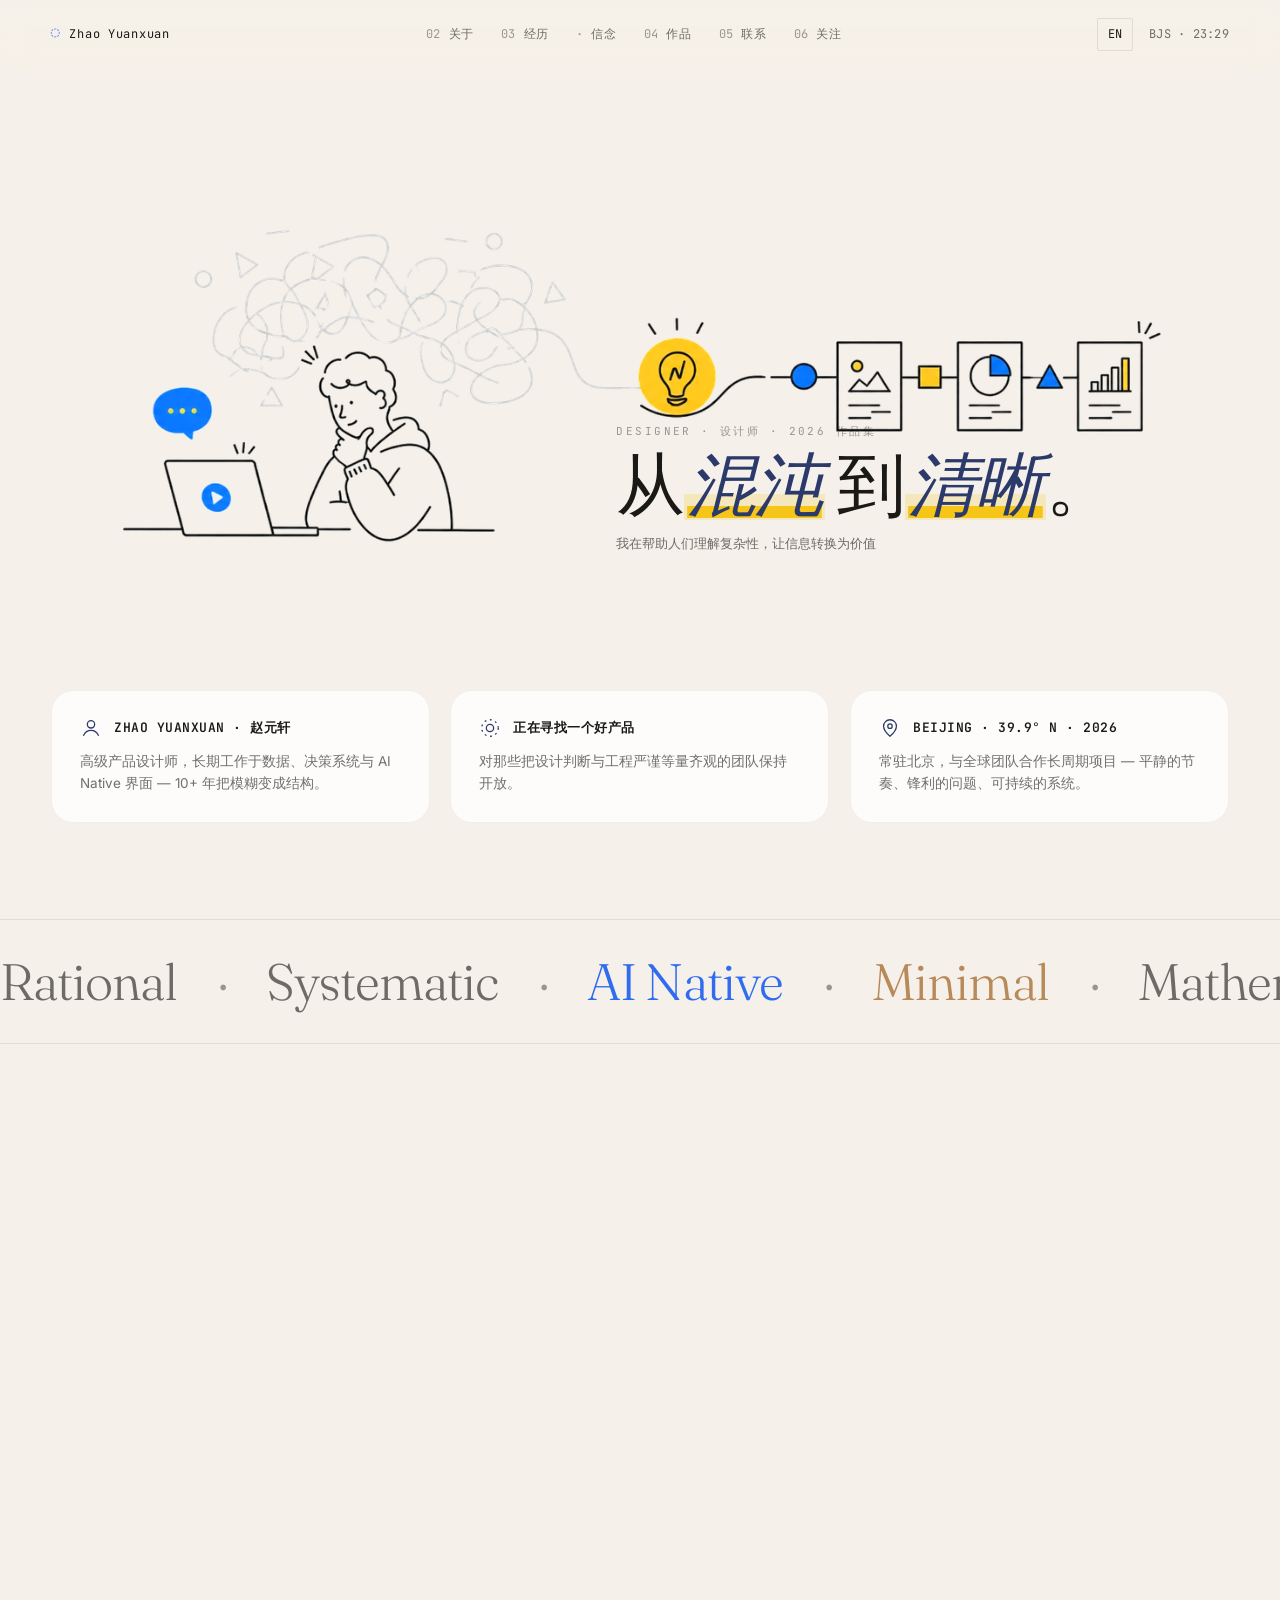
==== commit 06bfdfd0: "chore(seo+a11y): canonical, JSON-LD Person, absolute og URLs, i18n meta description sync, larger her" ====
--- a/index.html
+++ b/index.html
@@ -9,7 +9,7 @@
     <title>Zhao Yuanxuan — Designer · 赵元轩 作品集</title>
     <meta
       name="description"
-      content="Senior product designer · 10+ years across AI, data, mobility and platform systems. Selected work and case studies."
+      content="高级产品设计师 · 10 年+ 跨 AI、数据、履约与平台系统。从混沌到清晰。按项目及设计体系呈现的个人作品集。Senior product designer · 10+ years across AI, data, mobility and platform systems."
     />
     <meta name="author" content="Zhao Yuanxuan · 赵元轩" />
 
@@ -17,10 +17,46 @@
     <meta property="og:type" content="website" />
     <meta property="og:title" content="Zhao Yuanxuan — Designer Portfolio 2026" />
     <meta property="og:description" content="From clutter to clarity. Selected work across AI, data, mobility and platform systems." />
-    <meta property="og:image" content="assets/hero/hero-clarity.png" />
+    <meta property="og:image" content="https://zhaoyuanxuan.github.io/portfolio/assets/hero/hero-clarity.png" />
+    <meta property="og:image:width" content="1280" />
+    <meta property="og:image:height" content="640" />
+    <meta property="og:url" content="https://zhaoyuanxuan.github.io/portfolio/" />
     <meta property="og:locale" content="zh_CN" />
     <meta property="og:locale:alternate" content="en_US" />
     <meta name="twitter:card" content="summary_large_image" />
+
+    <!-- Canonical & alternates -->
+    <link rel="canonical" href="https://zhaoyuanxuan.github.io/portfolio/" />
+    <link rel="alternate" hreflang="zh-CN" href="https://zhaoyuanxuan.github.io/portfolio/" />
+    <link rel="alternate" hreflang="en" href="https://zhaoyuanxuan.github.io/portfolio/" />
+    <link rel="alternate" hreflang="x-default" href="https://zhaoyuanxuan.github.io/portfolio/" />
+
+    <!-- Structured data: Person schema -->
+    <script type="application/ld+json">
+    {
+      "@context": "https://schema.org",
+      "@type": "Person",
+      "name": "Zhao Yuanxuan",
+      "alternateName": "赵元轩",
+      "jobTitle": "Senior Product Designer",
+      "description": "Senior product designer with 10+ years across AI, data, mobility and platform systems.",
+      "url": "https://zhaoyuanxuan.github.io/portfolio/",
+      "image": "https://zhaoyuanxuan.github.io/portfolio/assets/hero/hero-clarity.png",
+      "email": "mailto:zhao851874139@gmail.com",
+      "address": {
+        "@type": "PostalAddress",
+        "addressLocality": "Beijing",
+        "addressCountry": "CN"
+      },
+      "knowsAbout": [
+        "Product Design",
+        "Interaction Design",
+        "Design Systems",
+        "AI Native UX",
+        "Data Visualization"
+      ]
+    }
+    </script>
 
     <link
       rel="icon"
@@ -59,15 +95,17 @@
     <!-- Top navigation -->
     <header class="nav" id="nav">
       <a href="#top" class="nav__brand" aria-label="Home">
-        <span class="nav__brand-mark">◌</span>
+        <span class="nav__brand-mark" aria-hidden="true">◌</span>
         <span class="nav__brand-name">Zhao Yuanxuan</span>
       </a>
 
       <nav class="nav__links" aria-label="Primary">
         <a href="#about" data-num="02" data-i18n="nav.about">About</a>
         <a href="#career" data-num="03" data-i18n="nav.career">Career</a>
+        <a href="#beliefs" data-num="·" data-i18n="nav.beliefs">Beliefs</a>
         <a href="#work" data-num="04" data-i18n="nav.work">Work</a>
         <a href="#contact" data-num="05" data-i18n="nav.contact">Contact</a>
+        <a href="#focus" data-num="06" data-i18n="nav.focus">Focus</a>
       </nav>
 
       <div class="nav__meta">
@@ -459,22 +497,22 @@
         </header>
         <ol class="beliefs__list">
           <li>
-            <span class="b__ico" aria-hidden="true"><img src="assets/design-belief-icons/01-structured-expression.svg" alt=""></span>
+            <span class="b__ico" aria-hidden="true"><img src="assets/design-belief-icons/01-structured-expression.svg" alt="" loading="lazy" decoding="async" width="48" height="48"></span>
             <span class="b__num">01</span>
             <p data-i18n="beliefs.items[0]">复杂系统需要结构化表达</p>
           </li>
           <li>
-            <span class="b__ico" aria-hidden="true"><img src="assets/design-belief-icons/02-judgment-taste.svg" alt=""></span>
+            <span class="b__ico" aria-hidden="true"><img src="assets/design-belief-icons/02-judgment-taste.svg" alt="" loading="lazy" decoding="async" width="48" height="48"></span>
             <span class="b__num">02</span>
             <p data-i18n="beliefs.items[1]">AI 时代，设计的核心是判断力与品味</p>
           </li>
           <li>
-            <span class="b__ico" aria-hidden="true"><img src="assets/design-belief-icons/03-cognitive-friction.svg" alt=""></span>
+            <span class="b__ico" aria-hidden="true"><img src="assets/design-belief-icons/03-cognitive-friction.svg" alt="" loading="lazy" decoding="async" width="48" height="48"></span>
             <span class="b__num">03</span>
             <p data-i18n="beliefs.items[2]">好的体验设计，本质是降低认知摩擦</p>
           </li>
           <li>
-            <span class="b__ico" aria-hidden="true"><img src="assets/design-belief-icons/04-surface-deep.svg" alt=""></span>
+            <span class="b__ico" aria-hidden="true"><img src="assets/design-belief-icons/04-surface-deep.svg" alt="" loading="lazy" decoding="async" width="48" height="48"></span>
             <span class="b__num">04</span>
             <p><em>Design surface, understand the deep.</em></p>
           </li>
@@ -780,8 +818,8 @@
       </div>
     </footer>
 
-    <script src="./i18n-bundle.js?v=20260531-focus"></script>
-    <script src="./i18n.js?v=20260531-focus" defer></script>
+    <script src="./i18n-bundle.js?v=20260611-seo"></script>
+    <script src="./i18n.js?v=20260611-seo" defer></script>
     <script src="./script.js" defer></script>
     <script src="./script-vfx.js" defer></script>
   </body>
--- a/styles.css
+++ b/styles.css
@@ -408,11 +408,11 @@
 .hero__title {
   font-family: var(--font-serif);
   font-weight: 300;
-  font-size: clamp(26px, 3vw, 46px);
-  line-height: 1.1;
-  letter-spacing: -0.02em;
-  color: var(--text);
-  margin: 0 0 10px;
+  font-size: clamp(36px, 5.4vw, 72px);
+  line-height: 1.05;
+  letter-spacing: -0.025em;
+  color: var(--text);
+  margin: 0 0 14px;
   white-space: nowrap;          /* keep title on a single line */
 }
 .hero__title em {
